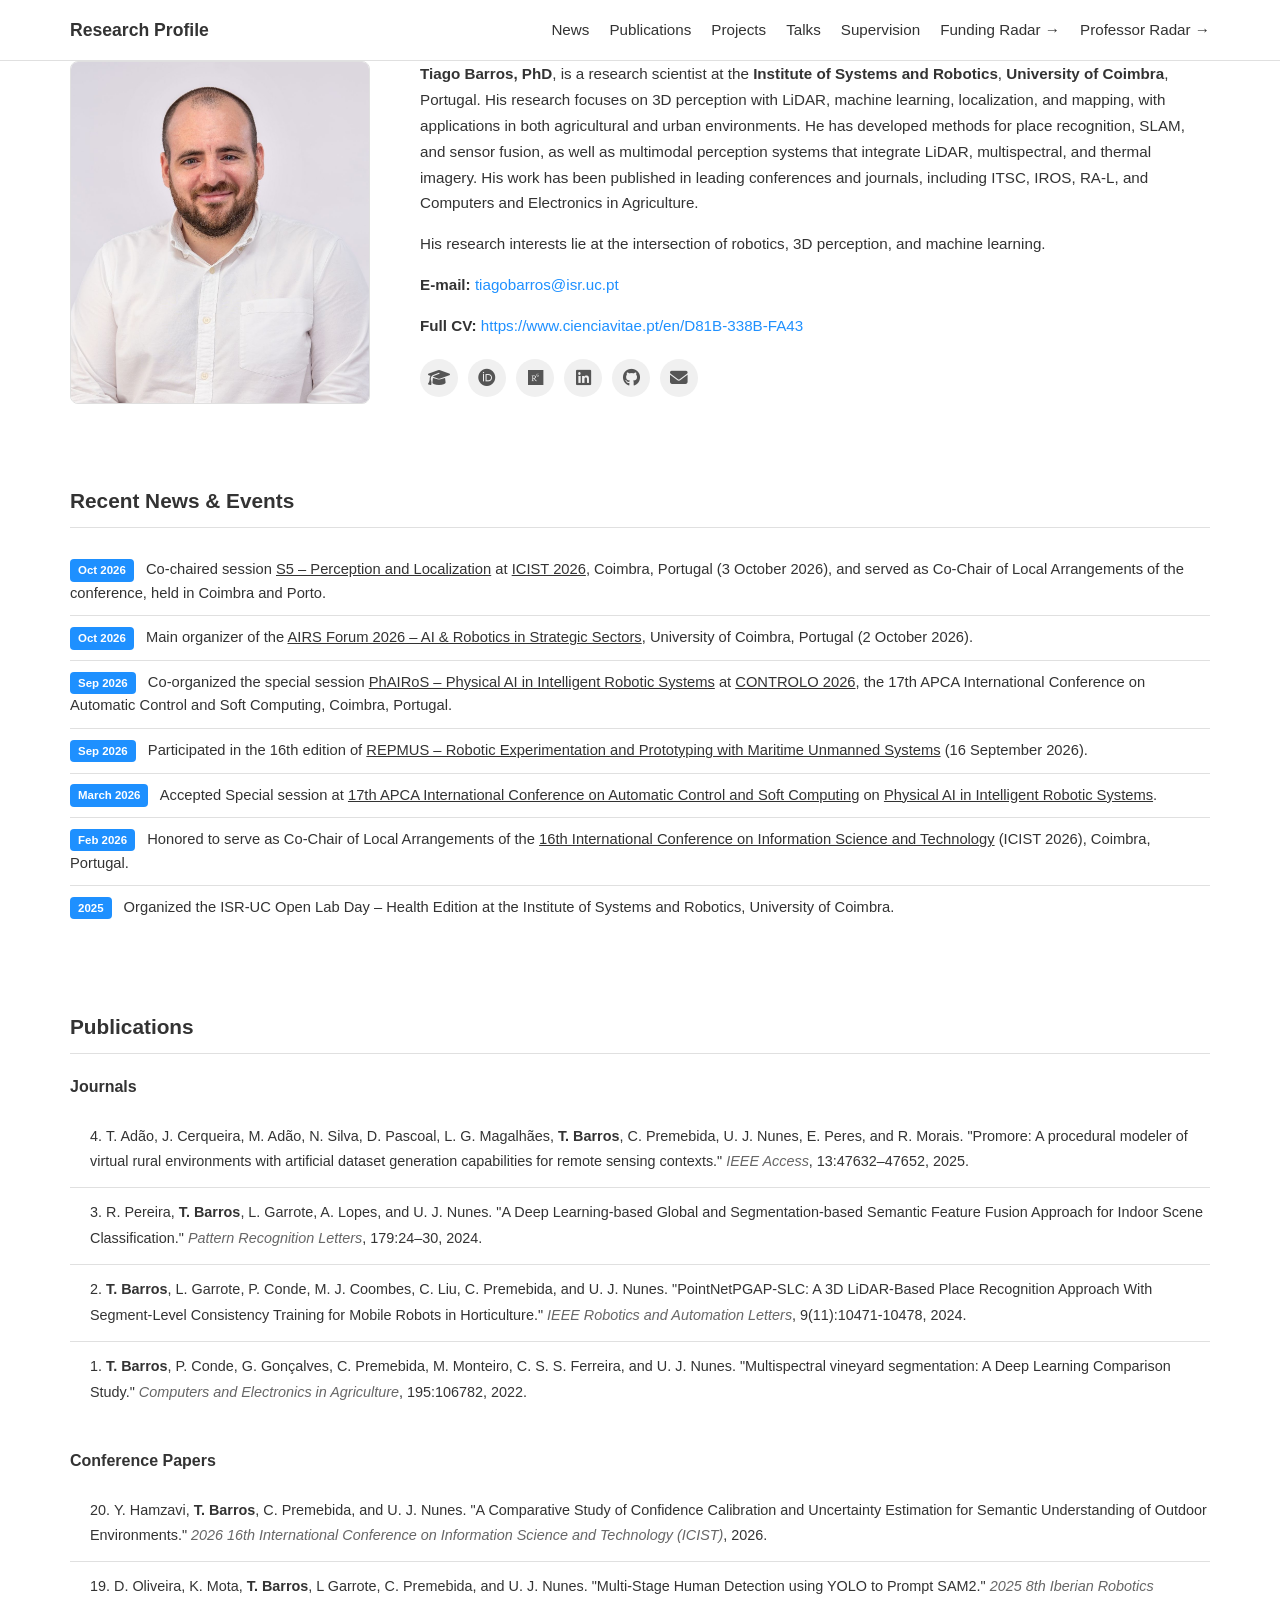
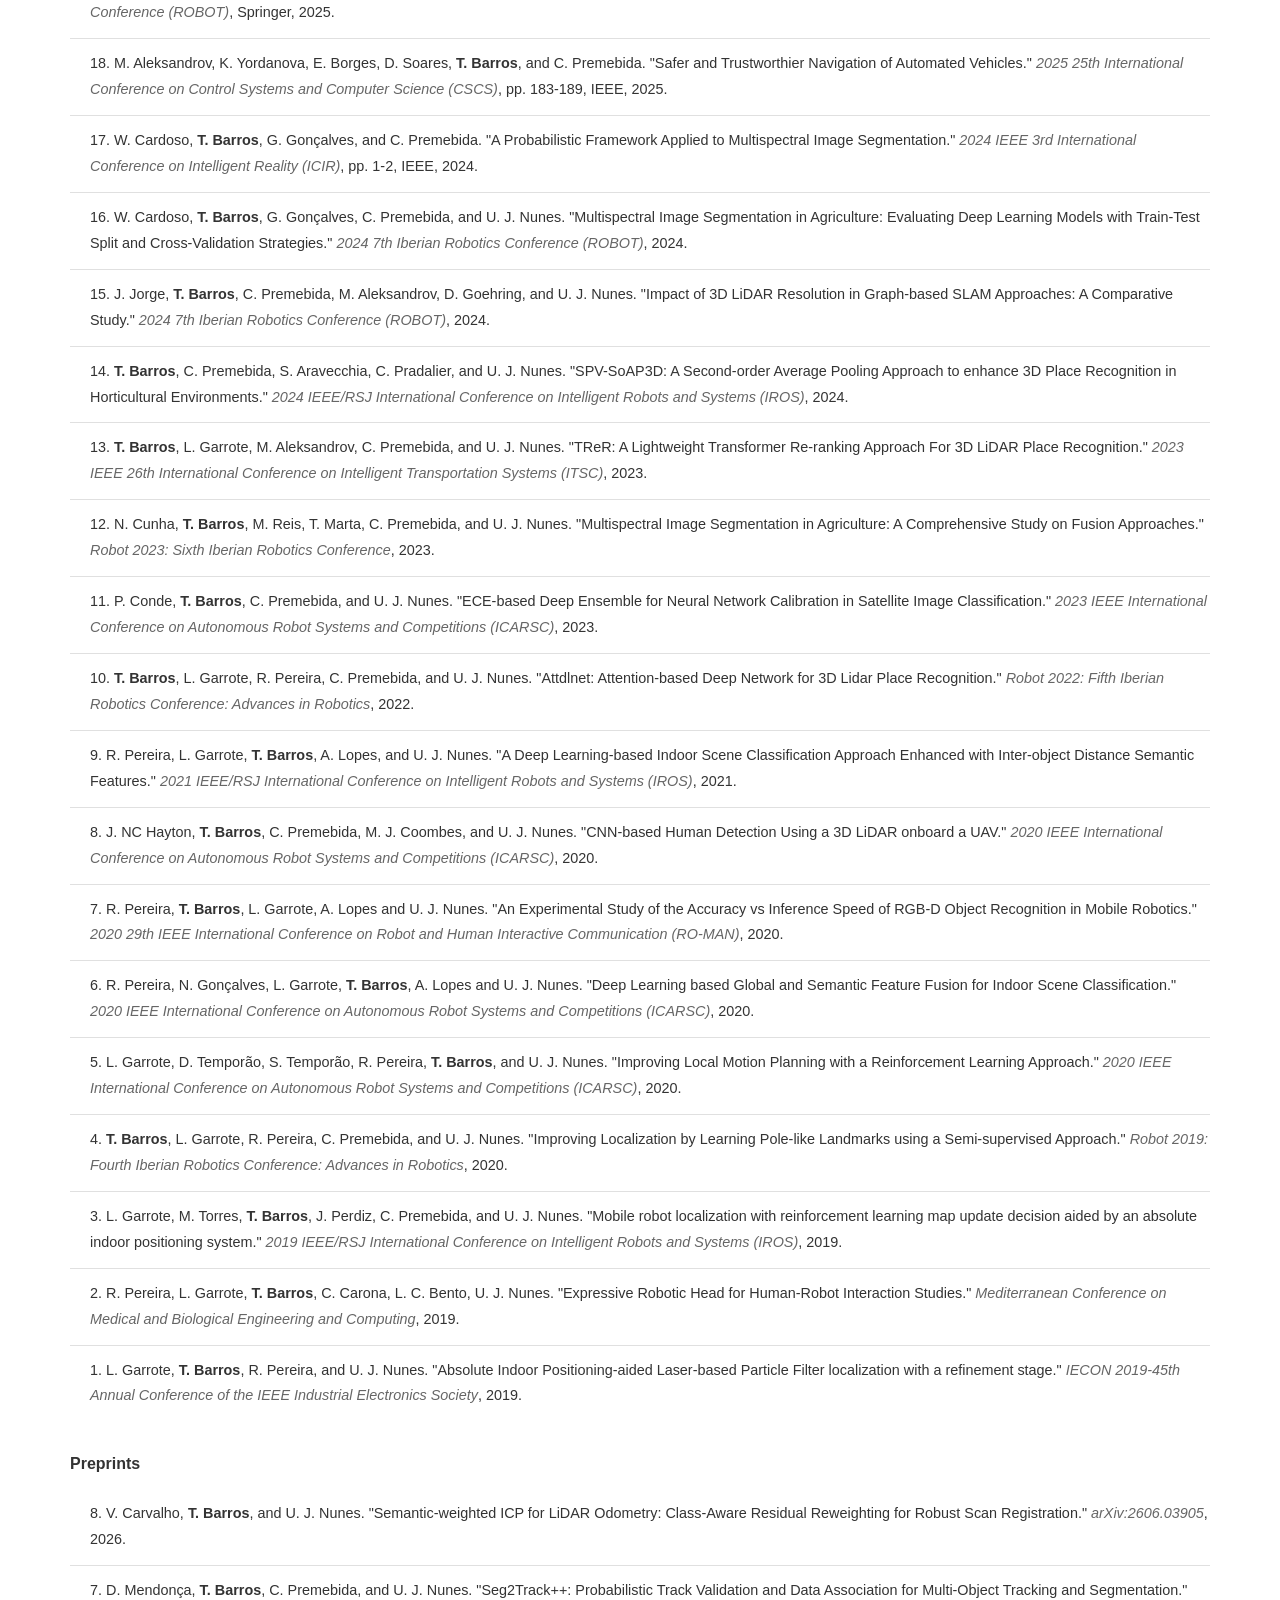
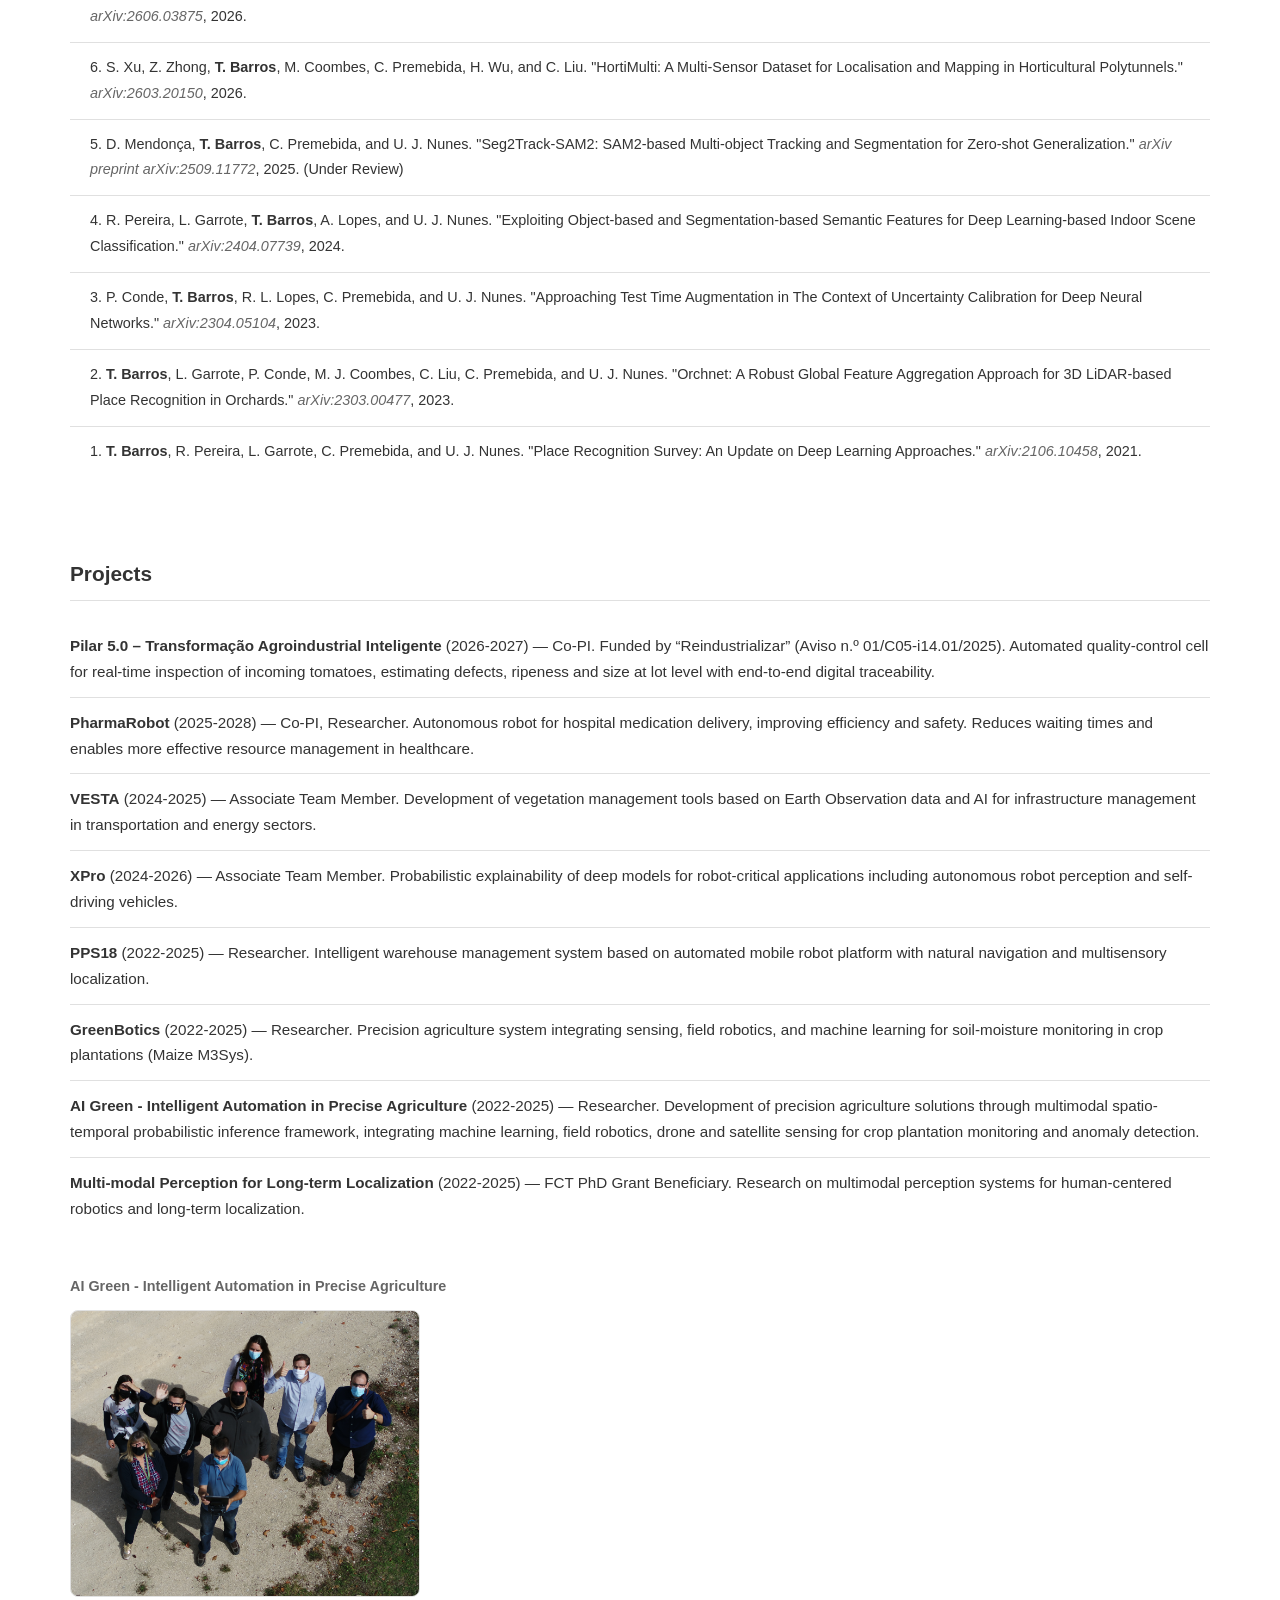
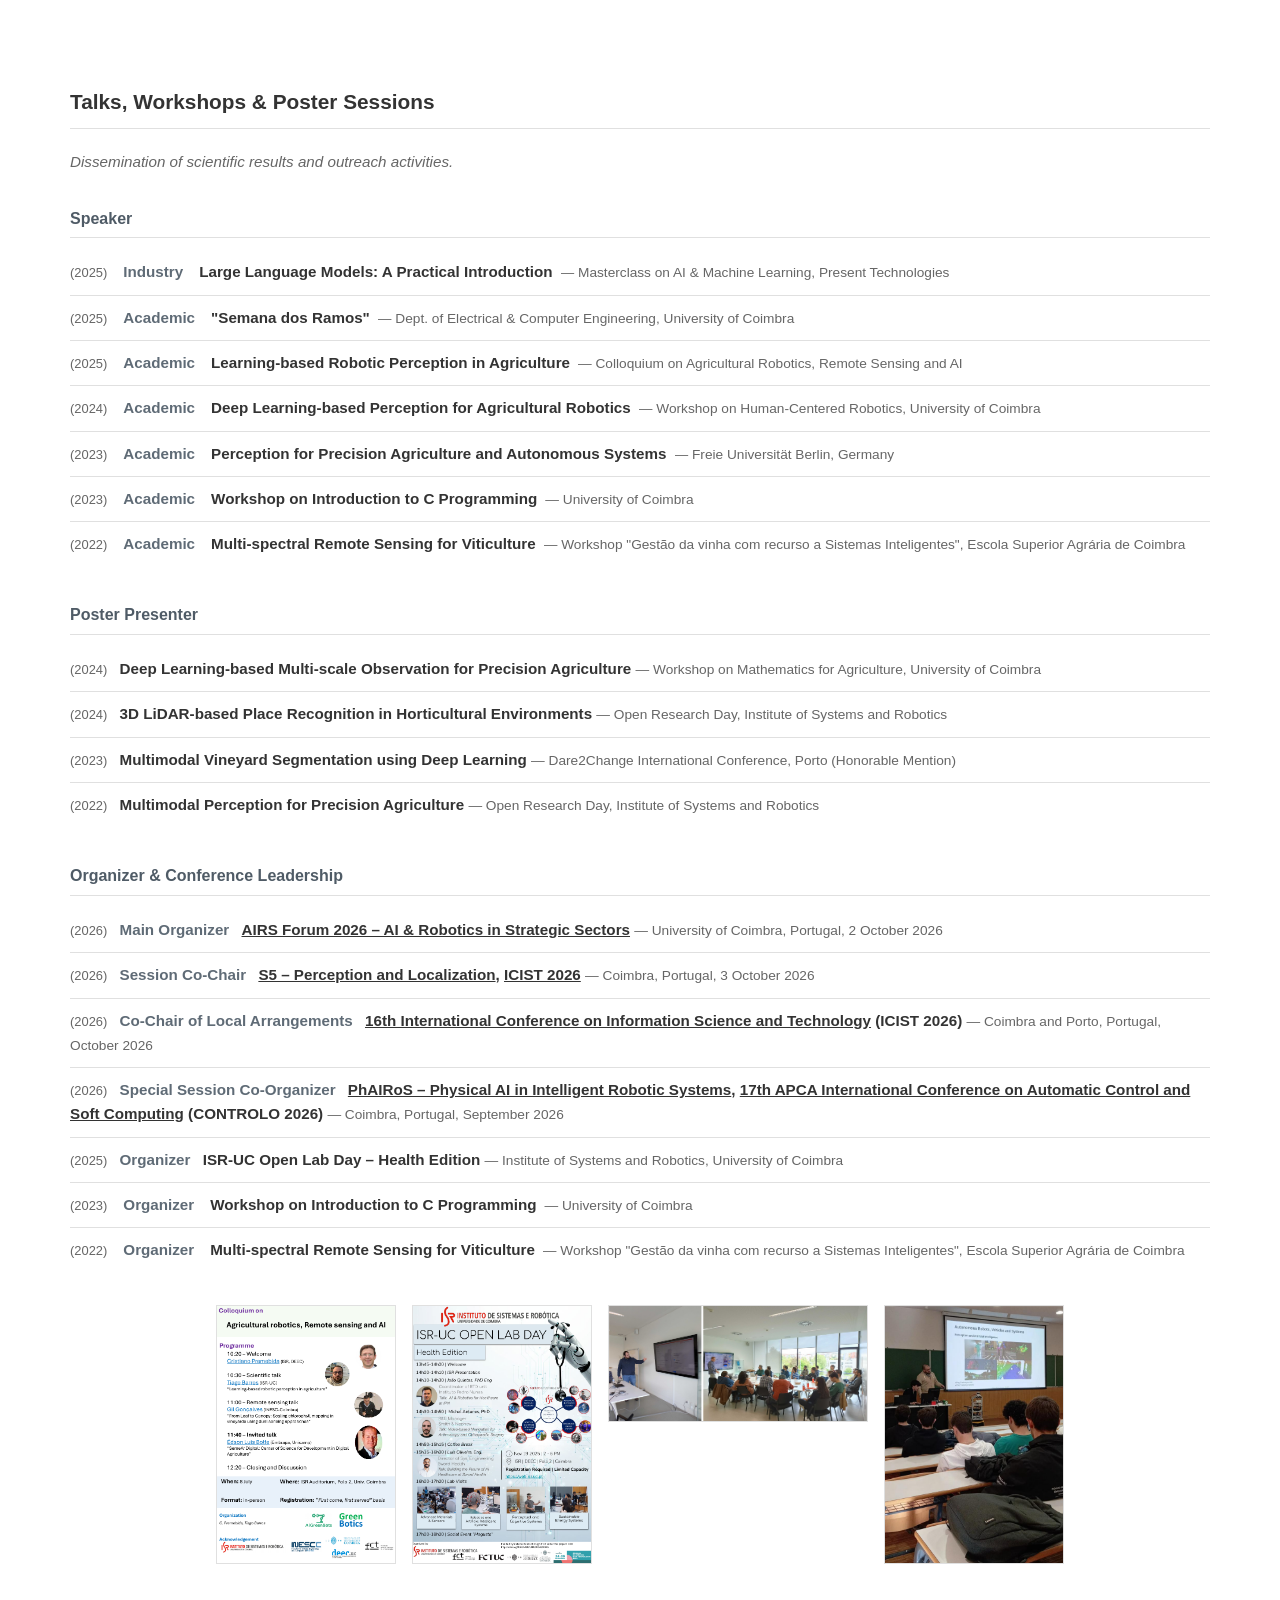
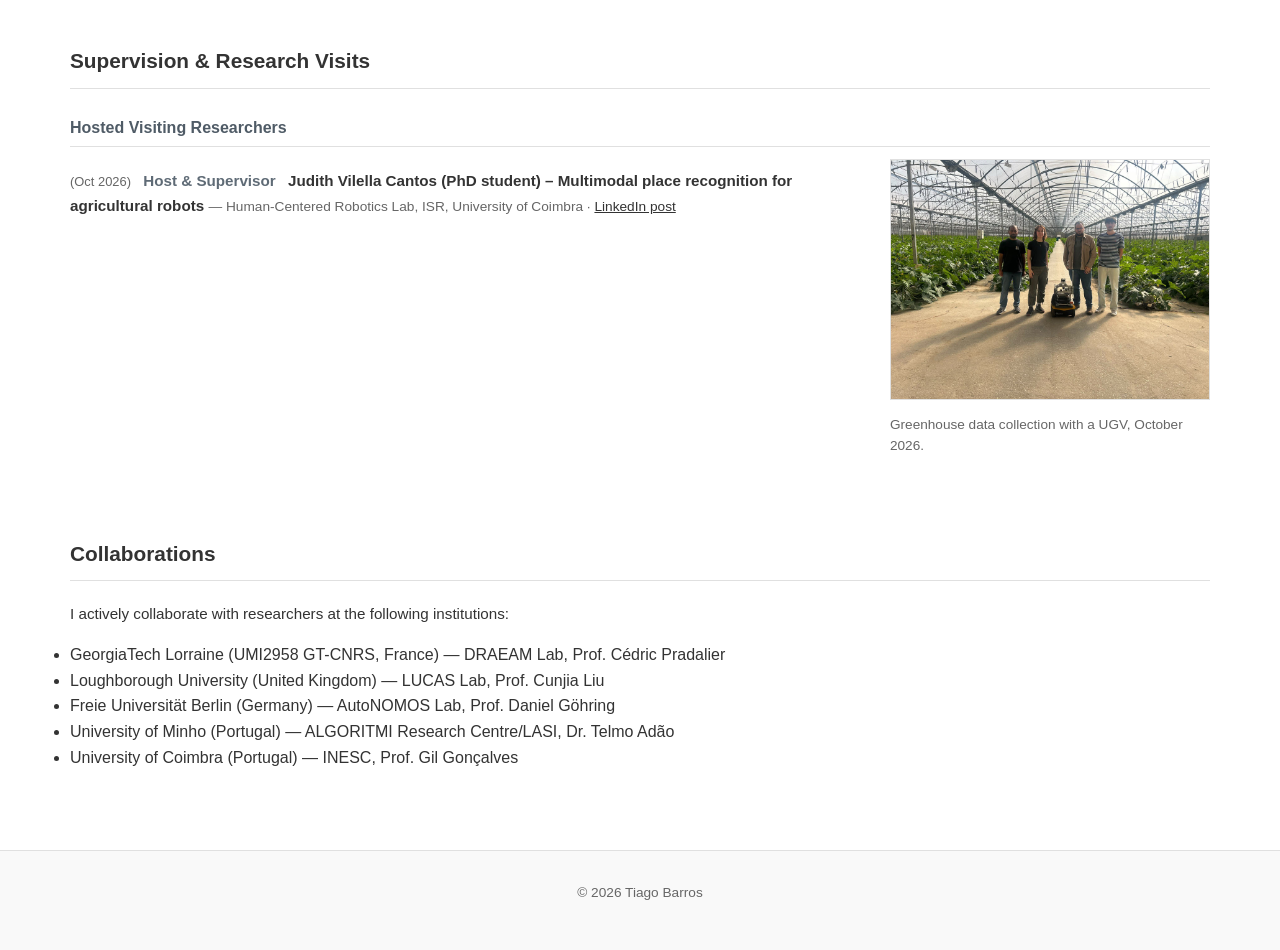
==== index.html @ c85a0f6e "Shorten Pilar 5.0 project description Co-Authored-By: Claude Opus 5.5 <noreply@anthropic.com>" ====
<!DOCTYPE html>
<html lang="en">
<head>
    <meta charset="UTF-8">
    <meta name="viewport" content="width=device-width, initial-scale=1.0">
    <title>Tiago Barros Research Profile</title>
    <meta name="description" content="Research scientist at ISR-UC. Expertise in 3D LiDAR perception, machine learning, robotics SLAM, and precision agriculture.">
    <link rel="stylesheet" href="assets/css/main.css?v=20260305-1">
    <link rel="stylesheet" href="https://cdnjs.cloudflare.com/ajax/libs/font-awesome/6.5.0/css/all.min.css">

</head>
<body>
    <div class="wrapper">
        <!-- Navigation -->
        <nav class="navbar">
            <div class="container">
                <div class="nav-brand">Research Profile</div>
                <button class="nav-toggle" aria-label="Open menu" aria-expanded="false">
                    <span></span>
                    <span></span>
                    <span></span>
                </button>
                <ul class="nav-menu">
                    <li><a href="#news">News</a></li>
                    <li><a href="#publications">Publications</a></li>
                    <li><a href="#projects">Projects</a></li>
                    <li><a href="#teaching">Talks</a></li>
                    <li><a href="#supervision">Supervision</a></li>
                    <li><a href="funding-radar/index.html" target="_blank">Funding Radar →</a></li>
                    <li><a href="professor-radar/index.html" target="_blank">Professor Radar →</a></li>

                </ul>
            </div>
        </nav>

        <main class="container">
            <!-- Welcome Section with Photo -->
            <section class="welcome">
                <div class="welcome-content">
                    <div class="photo-container">
                        <img src="assets/images/tiago.png" alt="Research Profile" class="profile-photo">
                    </div>
                    <div class="welcome-text">
                        <p>
                            <strong>Tiago Barros, PhD</strong>, is a research scientist at the <strong>Institute of Systems and Robotics</strong>, <strong>University of Coimbra</strong>, Portugal. His research focuses on 3D perception with LiDAR, machine learning, localization, and mapping, with applications in both agricultural and urban environments. He has developed methods for place recognition, SLAM, and sensor fusion, as well as multimodal perception systems that integrate LiDAR, multispectral, and thermal imagery. His work has been published in leading conferences and journals, including ITSC, IROS, RA-L, and Computers and Electronics in Agriculture.
                        </p>

                        <p>
                            His research interests lie at the intersection of robotics, 3D perception, and machine learning.
                        </p>

                        <!-- Contact Links -->
                        <div class="contact-links">
                            <p>
                                <strong>E-mail:</strong> <a href="mailto:tiagobarros@isr.uc.pt">tiagobarros@isr.uc.pt</a>
                            </p>
                            <p>
                                <strong>Full CV:</strong> <a href="https://www.cienciavitae.pt/en/D81B-338B-FA43" target="_blank">https://www.cienciavitae.pt/en/D81B-338B-FA43</a>
                            </p>
                        </div>

                        <!-- Social Icons -->
                        <div class="social-icons">
                            <a href="https://scholar.google.com/citations?user=mabN76EAAAAJ&hl=pt-PT&authuser=1" target="_blank" title="Google Scholar"><i class="fa-solid fa-graduation-cap"></i></a>
                            <a href="https://orcid.org/0000-0001-7574-3819" target="_blank" title="ORCID"><i class="fa-brands fa-orcid"></i></a>
                            <a href="https://www.researchgate.net/profile/Tiago-Barros-15?ev=hdr_xprf" target="_blank" title="ResearchGate"><i class="fa-brands fa-researchgate"></i></a>
                            <a href="https://www.linkedin.com/in/tiago-barros-7590a735/" target="_blank" title="LinkedIn"><i class="fa-brands fa-linkedin"></i></a>
                            <a href="https://github.com/Cybonic" target="_blank" title="GitHub"><i class="fa-brands fa-github"></i></a>
                            <a href="mailto:tiagobarros@isr.uc.pt" title="Email"><i class="fa-solid fa-envelope"></i></a>
                        </div>
                    </div>
                </div>
            </section>

            <!-- News Section -->
            <section id="news" class="news">
                <h2>Recent News & Events</h2>
                <ul class="news-list">
                    <li class="news-item">
                        <span class="news-date">Oct 2026</span> Co-chaired session <a href="https://conference.cs.cityu.edu.hk/icist/program/ICIST%202026%20Program%20v3.pdf" target="_blank">S5 – Perception and Localization</a> at <a href="https://conference.cs.cityu.edu.hk/icist/" target="_blank">ICIST 2026</a>, Coimbra, Portugal (3 October 2026), and served as Co-Chair of Local Arrangements of the conference, held in Coimbra and Porto.
                    </li>
                    <li class="news-item">
                        <span class="news-date">Oct 2026</span> Main organizer of the <a href="https://airsforum.isr.uc.pt/" target="_blank">AIRS Forum 2026 – AI &amp; Robotics in Strategic Sectors</a>, University of Coimbra, Portugal (2 October 2026).
                    </li>
                    <li class="news-item">
                        <span class="news-date">Sep 2026</span> Co-organized the special session <a href="https://controlo2026.apca.pt/wp-content/uploads/2026/04/SS08.pdf" target="_blank">PhAIRoS – Physical AI in Intelligent Robotic Systems</a> at <a href="https://controlo2026.apca.pt" target="_blank">CONTROLO 2026</a>, the 17th APCA International Conference on Automatic Control and Soft Computing, Coimbra, Portugal.
                    </li>
                    <li class="news-item">
                        <span class="news-date">Sep 2026</span> Participated in the 16th edition of <a href="https://www.nato.int/en/news-and-events/articles/news/2026/10/08/repmus-2026-in-portugal-brings-together-nato-allies-to-test-uncrewed-maritime-systems" target="_blank">REPMUS – Robotic Experimentation and Prototyping with Maritime Unmanned Systems</a> (16 September 2026).
                    </li>
                    <li class="news-item">
                        <span class="news-date">March 2026</span> Accepted Special session at <a href="https://controlo2026.apca.pt" target="_blank">17th APCA International Conference on Automatic Control and Soft Computing</a> on   <a href="https://controlo2026.apca.pt/wp-content/uploads/2026/04/SS08.pdf" target="_blank">Physical AI in Intelligent Robotic Systems</a>.
                    </li>
                    <li class="news-item">
                        <span class="news-date">Feb 2026</span> Honored to serve as Co-Chair of Local Arrangements of the <a href="https://conference.cs.cityu.edu.hk/icist/" target="_blank">16th International Conference on Information Science and Technology</a> (ICIST 2026), Coimbra, Portugal.
                    </li>
                    <li class="news-item">
                        <span class="news-date">2025</span> Organized the ISR-UC Open Lab Day – Health Edition at the Institute of Systems and Robotics, University of Coimbra.
                    </li>
                </ul>
            </section>

            <!-- Publications Section -->
            <section id="publications" class="publications">
                <h2>Publications</h2>
                
                <h3>Journals</h3>
                <ol class="pub-list" reversed>
                    <li>
                        T. Adão, J. Cerqueira, M. Adão, N. Silva, D. Pascoal, L. G. Magalhães, <strong>T. Barros</strong>, C. Premebida, U. J. Nunes, E. Peres, and R. Morais. 
                        "Promore: A procedural modeler of virtual rural environments with artificial dataset generation capabilities for remote sensing contexts." 
                        <em>IEEE Access</em>, 13:47632–47652, 2025.
                    </li>
                    <li>
                        R. Pereira, <strong>T. Barros</strong>, L. Garrote, A. Lopes, and U. J. Nunes. 
                        "A Deep Learning-based Global and Segmentation-based Semantic Feature Fusion Approach for Indoor Scene Classification." 
                        <em>Pattern Recognition Letters</em>, 179:24–30, 2024.
                    </li>
                    <li>
                        <strong>T. Barros</strong>, L. Garrote, P. Conde, M. J. Coombes, C. Liu, C. Premebida, and U. J. Nunes. 
                        "PointNetPGAP-SLC: A 3D LiDAR-Based Place Recognition Approach With Segment-Level Consistency Training for Mobile Robots in Horticulture." 
                        <em>IEEE Robotics and Automation Letters</em>, 9(11):10471-10478, 2024.
                    </li>
                    <li>
                        <strong>T. Barros</strong>, P. Conde, G. Gonçalves, C. Premebida, M. Monteiro, C. S. S. Ferreira, and U. J. Nunes. 
                        "Multispectral vineyard segmentation: A Deep Learning Comparison Study." 
                        <em>Computers and Electronics in Agriculture</em>, 195:106782, 2022.
                    </li>
                </ol>

                <h3>Conference Papers</h3>
                <ol class="pub-list" reversed>
                    <li>
                        Y. Hamzavi, <strong>T. Barros</strong>, C. Premebida, and U. J. Nunes. 
                        "A Comparative Study of Confidence Calibration and Uncertainty Estimation for Semantic Understanding of Outdoor Environments." 
                        <em>2026 16th International Conference on Information Science and Technology (ICIST)</em>, 2026.
                    </li>
                    <li>
                        D. Oliveira, K. Mota, <strong>T. Barros</strong>, L Garrote, C. Premebida, and U. J. Nunes. 
                        "Multi-Stage Human Detection using YOLO to Prompt SAM2." 
                        <em>2025 8th Iberian Robotics Conference (ROBOT)</em>, Springer, 2025.
                    </li>
                    <li>
                        M. Aleksandrov, K. Yordanova, E. Borges, D. Soares, <strong>T. Barros</strong>, and C. Premebida. 
                        "Safer and Trustworthier Navigation of Automated Vehicles." 
                        <em>2025 25th International Conference on Control Systems and Computer Science (CSCS)</em>, pp. 183-189, IEEE, 2025.
                    </li>
                    <li>
                        W. Cardoso, <strong>T. Barros</strong>, G. Gonçalves, and C. Premebida. 
                        "A Probabilistic Framework Applied to Multispectral Image Segmentation." 
                        <em>2024 IEEE 3rd International Conference on Intelligent Reality (ICIR)</em>, pp. 1-2, IEEE, 2024.
                    </li>
                    <li>
                        W. Cardoso, <strong>T. Barros</strong>, G. Gonçalves, C. Premebida, and U. J. Nunes. 
                        "Multispectral Image Segmentation in Agriculture: Evaluating Deep Learning Models with Train-Test Split and Cross-Validation Strategies." 
                        <em>2024 7th Iberian Robotics Conference (ROBOT)</em>, 2024.
                    </li>
                    <li>
                        J. Jorge, <strong>T. Barros</strong>, C. Premebida, M. Aleksandrov, D. Goehring, and U. J. Nunes. 
                        "Impact of 3D LiDAR Resolution in Graph-based SLAM Approaches: A Comparative Study." 
                        <em>2024 7th Iberian Robotics Conference (ROBOT)</em>, 2024.
                    </li>
                    <li>
                        <strong>T. Barros</strong>, C. Premebida, S. Aravecchia, C. Pradalier, and U. J. Nunes. 
                        "SPV-SoAP3D: A Second-order Average Pooling Approach to enhance 3D Place Recognition in Horticultural Environments." 
                        <em>2024 IEEE/RSJ International Conference on Intelligent Robots and Systems (IROS)</em>, 2024.
                    </li>
                    <li>
                        <strong>T. Barros</strong>, L. Garrote, M. Aleksandrov, C. Premebida, and U. J. Nunes. 
                        "TReR: A Lightweight Transformer Re-ranking Approach For 3D LiDAR Place Recognition." 
                        <em>2023 IEEE 26th International Conference on Intelligent Transportation Systems (ITSC)</em>, 2023.
                    </li>
                    <li>
                        N. Cunha, <strong>T. Barros</strong>, M. Reis, T. Marta, C. Premebida, and U. J. Nunes. 
                        "Multispectral Image Segmentation in Agriculture: A Comprehensive Study on Fusion Approaches." 
                        <em>Robot 2023: Sixth Iberian Robotics Conference</em>, 2023.
                    </li>
                    <li>
                        P. Conde, <strong>T. Barros</strong>, C. Premebida, and U. J. Nunes. 
                        "ECE-based Deep Ensemble for Neural Network Calibration in Satellite Image Classification." 
                        <em>2023 IEEE International Conference on Autonomous Robot Systems and Competitions (ICARSC)</em>, 2023.
                    </li>
                    <li>
                        <strong>T. Barros</strong>, L. Garrote, R. Pereira, C. Premebida, and U. J. Nunes. 
                        "Attdlnet: Attention-based Deep Network for 3D Lidar Place Recognition." 
                        <em>Robot 2022: Fifth Iberian Robotics Conference: Advances in Robotics</em>, 2022.
                    </li>
                    <li>
                        R. Pereira, L. Garrote, <strong>T. Barros</strong>, A. Lopes, and U. J. Nunes. 
                        "A Deep Learning-based Indoor Scene Classification Approach Enhanced with Inter-object Distance Semantic Features." 
                        <em>2021 IEEE/RSJ International Conference on Intelligent Robots and Systems (IROS)</em>, 2021.
                    </li>
                    <li>
                        J. NC Hayton, <strong>T. Barros</strong>, C. Premebida, M. J. Coombes, and U. J. Nunes. 
                        "CNN-based Human Detection Using a 3D LiDAR onboard a UAV." 
                        <em>2020 IEEE International Conference on Autonomous Robot Systems and Competitions (ICARSC)</em>, 2020.
                    </li>
                    <li>
                        R. Pereira, <strong>T. Barros</strong>, L. Garrote, A. Lopes and U. J. Nunes. 
                        "An Experimental Study of the Accuracy vs Inference Speed of RGB-D Object Recognition in Mobile Robotics." 
                        <em>2020 29th IEEE International Conference on Robot and Human Interactive Communication (RO-MAN)</em>, 2020.
                    </li>
                    <li>
                        R. Pereira, N. Gonçalves, L. Garrote, <strong>T. Barros</strong>, A. Lopes and U. J. Nunes. 
                        "Deep Learning based Global and Semantic Feature Fusion for Indoor Scene Classification." 
                        <em>2020 IEEE International Conference on Autonomous Robot Systems and Competitions (ICARSC)</em>, 2020.
                    </li>
                    <li>
                        L. Garrote, D. Temporão, S. Temporão, R. Pereira, <strong>T. Barros</strong>, and U. J. Nunes. 
                        "Improving Local Motion Planning with a Reinforcement Learning Approach." 
                        <em>2020 IEEE International Conference on Autonomous Robot Systems and Competitions (ICARSC)</em>, 2020.
                    </li>
                    <li>
                        <strong>T. Barros</strong>, L. Garrote, R. Pereira, C. Premebida, and U. J. Nunes. 
                        "Improving Localization by Learning Pole-like Landmarks using a Semi-supervised Approach." 
                        <em>Robot 2019: Fourth Iberian Robotics Conference: Advances in Robotics</em>, 2020.
                    </li>
                    <li>
                        L. Garrote, M. Torres, <strong>T. Barros</strong>, J. Perdiz, C. Premebida, and U. J. Nunes. 
                        "Mobile robot localization with reinforcement learning map update decision aided by an absolute indoor positioning system." 
                        <em>2019 IEEE/RSJ International Conference on Intelligent Robots and Systems (IROS)</em>, 2019.
                    </li>
                    <li>
                        R. Pereira, L. Garrote, <strong>T. Barros</strong>, C. Carona, L. C. Bento, U. J. Nunes. 
                        "Expressive Robotic Head for Human-Robot Interaction Studies." 
                        <em>Mediterranean Conference on Medical and Biological Engineering and Computing</em>, 2019.
                    </li>
                    <li>
                        L. Garrote, <strong>T. Barros</strong>, R. Pereira, and U. J. Nunes. 
                        "Absolute Indoor Positioning-aided Laser-based Particle Filter localization with a refinement stage." 
                        <em>IECON 2019-45th Annual Conference of the IEEE Industrial Electronics Society</em>, 2019.
                    </li>
                </ol>

                <h3>Preprints</h3>
                <ol class="pub-list" reversed>
                    <li>
                        V. Carvalho, <strong>T. Barros</strong>, and U. J. Nunes. 
                        "Semantic-weighted ICP for LiDAR Odometry: Class-Aware Residual Reweighting for Robust Scan Registration." 
                        <em>arXiv:2606.03905</em>, 2026.
                    </li>
                    <li>
                        D. Mendonça, <strong>T. Barros</strong>, C. Premebida, and U. J. Nunes. 
                        "Seg2Track++: Probabilistic Track Validation and Data Association for Multi-Object Tracking and Segmentation." 
                        <em>arXiv:2606.03875</em>, 2026.
                    </li>
                    <li>
                        S. Xu, Z. Zhong, <strong>T. Barros</strong>, M. Coombes, C. Premebida, H. Wu, and C. Liu. 
                        "HortiMulti: A Multi-Sensor Dataset for Localisation and Mapping in Horticultural Polytunnels." 
                        <em>arXiv:2603.20150</em>, 2026.
                    </li>
                    <li>
                        D. Mendonça, <strong>T. Barros</strong>, C. Premebida, and U. J. Nunes. 
                        "Seg2Track-SAM2: SAM2-based Multi-object Tracking and Segmentation for Zero-shot Generalization." 
                        <em>arXiv preprint arXiv:2509.11772</em>, 2025. (Under Review)
                    </li>
                    <li>
                        R. Pereira, L. Garrote, <strong>T. Barros</strong>, A. Lopes, and U. J. Nunes. 
                        "Exploiting Object-based and Segmentation-based Semantic Features for Deep Learning-based Indoor Scene Classification." 
                        <em>arXiv:2404.07739</em>, 2024.
                    </li>
                    <li>
                        P. Conde, <strong>T. Barros</strong>, R. L. Lopes, C. Premebida, and U. J. Nunes. 
                        "Approaching Test Time Augmentation in The Context of Uncertainty Calibration for Deep Neural Networks." 
                        <em>arXiv:2304.05104</em>, 2023.
                    </li>
                    <li>
                        <strong>T. Barros</strong>, L. Garrote, P. Conde, M. J. Coombes, C. Liu, C. Premebida, and U. J. Nunes. 
                        "Orchnet: A Robust Global Feature Aggregation Approach for 3D LiDAR-based Place Recognition in Orchards." 
                        <em>arXiv:2303.00477</em>, 2023.
                    </li>
                    <li>
                        <strong>T. Barros</strong>, R. Pereira, L. Garrote, C. Premebida, and U. J. Nunes. 
                        "Place Recognition Survey: An Update on Deep Learning Approaches." 
                        <em>arXiv:2106.10458</em>, 2021.
                    </li>
                </ol>
            </section>

            <!-- Projects Section -->
            <section id="projects" class="projects">
                <h2>Projects</h2>
                
                <ul class="projects-list">
                    <li>
                        <strong>Pilar 5.0 – Transformação Agroindustrial Inteligente</strong> (2026-2027) — Co-PI. Funded by “Reindustrializar” (Aviso n.º 01/C05-i14.01/2025).
                        Automated quality-control cell for real-time inspection of incoming tomatoes, estimating defects, ripeness and size at lot level with end-to-end digital traceability.
                    </li>
                    <li>
                        <strong>PharmaRobot</strong> (2025-2028) — Co-PI, Researcher. 
                        Autonomous robot for hospital medication delivery, improving efficiency and safety. Reduces waiting times and enables more effective resource management in healthcare.
                    </li>
                    <li>
                        <strong>VESTA</strong> (2024-2025) — Associate Team Member. 
                        Development of vegetation management tools based on Earth Observation data and AI for infrastructure management in transportation and energy sectors.
                    </li>
                    <li>
                        <strong>XPro</strong> (2024-2026) — Associate Team Member. 
                        Probabilistic explainability of deep models for robot-critical applications including autonomous robot perception and self-driving vehicles.
                    </li>
                    <li>
                        <strong>PPS18</strong> (2022-2025) — Researcher. 
                        Intelligent warehouse management system based on automated mobile robot platform with natural navigation and multisensory localization.
                    </li>
                    <li>
                        <strong>GreenBotics</strong> (2022-2025) — Researcher. 
                        Precision agriculture system integrating sensing, field robotics, and machine learning for soil-moisture monitoring in crop plantations (Maize M3Sys).
                    </li>
                    <li>
                        <strong>AI Green - Intelligent Automation in Precise Agriculture</strong> (2022-2025) — Researcher. 
                        Development of precision agriculture solutions through multimodal spatio-temporal probabilistic inference framework, integrating machine learning, field robotics, drone and satellite sensing for crop plantation monitoring and anomaly detection.
                    </li>
                    <li>
                        <strong>Multi-modal Perception for Long-term Localization</strong> (2022-2025) — FCT PhD Grant Beneficiary. 
                        Research on multimodal perception systems for human-centered robotics and long-term localization.
                    </li>
                </ul>

                <!-- Team Photo - AI Green Project -->
                <div class="team-photo" style="margin-top: 40px;">
                    <p style="font-size: 0.9em; color: var(--text-light); margin-bottom: 12px;">
                        <strong>AI Green - Intelligent Automation in Precise Agriculture</strong>
                    </p>
                    <img src="assets/images/team.png" alt="AI Green Team" style="max-width: 350px; height: auto; border-radius: 8px; border: 1px solid var(--border);">
                </div>
            </section>

            <!-- Teaching Section -->
            <section id="teaching" class="teaching">
                <h2>Talks, Workshops & Poster Sessions</h2>
                <p style="font-style: italic; color: var(--text-light); margin-bottom: 25px;">Dissemination of scientific results and outreach activities.</p>

                <!-- Speaker -->
                <div class="talks-role talks-role--speaker">
                    <h3>Speaker</h3>
                    <div class="talks-list">
                        <div class="talk-entry talk-entry--single-line">
                            <span class="talk-year">(2025)</span>
                            <span class="talk-role-label">Industry</span>
                            <span class="talk-title">Large Language Models: A Practical Introduction</span>
                            <span class="talk-location">Masterclass on AI & Machine Learning, Present Technologies</span>
                        </div>
                        <div class="talk-entry talk-entry--single-line">
                            <span class="talk-year">(2025)</span>
                            <span class="talk-role-label">Academic</span>
                            <span class="talk-title">"Semana dos Ramos"</span>
                            <span class="talk-location">Dept. of Electrical & Computer Engineering, University of Coimbra</span>
                        </div>
                        <div class="talk-entry talk-entry--single-line">
                            <span class="talk-year">(2025)</span>
                            <span class="talk-role-label">Academic</span>
                            <span class="talk-title">Learning-based Robotic Perception in Agriculture</span>
                            <span class="talk-location">Colloquium on Agricultural Robotics, Remote Sensing and AI</span>
                        </div>
                        <div class="talk-entry talk-entry--single-line">
                            <span class="talk-year">(2024)</span>
                            <span class="talk-role-label">Academic</span>
                            <span class="talk-title">Deep Learning-based Perception for Agricultural Robotics</span>
                            <span class="talk-location">Workshop on Human-Centered Robotics, University of Coimbra</span>
                        </div>
                        <div class="talk-entry talk-entry--single-line">
                            <span class="talk-year">(2023)</span>
                            <span class="talk-role-label">Academic</span>
                            <span class="talk-title">Perception for Precision Agriculture and Autonomous Systems</span>
                            <span class="talk-location">Freie Universität Berlin, Germany</span>
                        </div>
                        <div class="talk-entry talk-entry--single-line">
                            <span class="talk-year">(2023)</span>
                            <span class="talk-role-label">Academic</span>
                            <span class="talk-title">Workshop on Introduction to C Programming</span>
                            <span class="talk-location">University of Coimbra</span>
                        </div>
                        <div class="talk-entry talk-entry--single-line">
                            <span class="talk-year">(2022)</span>
                            <span class="talk-role-label">Academic</span>
                            <span class="talk-title">Multi-spectral Remote Sensing for Viticulture</span>
                            <span class="talk-location">Workshop "Gestão da vinha com recurso a Sistemas Inteligentes", Escola Superior Agrária de Coimbra</span>
                        </div>
                    </div>
                </div>

                <!-- Poster Presenter -->
                <div class="talks-role talks-role--poster">
                    <h3>Poster Presenter</h3>
                    <div class="talks-list">
                        <div class="talk-entry">
                            <span class="talk-year">(2024)</span>
                            <span class="talk-title">Deep Learning-based Multi-scale Observation for Precision Agriculture</span>
                            <span class="talk-location">Workshop on Mathematics for Agriculture, University of Coimbra</span>
                        </div>
                        <div class="talk-entry">
                            <span class="talk-year">(2024)</span>
                            <span class="talk-title">3D LiDAR-based Place Recognition in Horticultural Environments</span>
                            <span class="talk-location">Open Research Day, Institute of Systems and Robotics</span>
                        </div>
                        <div class="talk-entry">
                            <span class="talk-year">(2023)</span>
                            <span class="talk-title">Multimodal Vineyard Segmentation using Deep Learning</span>
                            <span class="talk-location">Dare2Change International Conference, Porto (Honorable Mention)</span>
                        </div>
                        <div class="talk-entry">
                            <span class="talk-year">(2022)</span>
                            <span class="talk-title">Multimodal Perception for Precision Agriculture</span>
                            <span class="talk-location">Open Research Day, Institute of Systems and Robotics</span>
                        </div>
                    </div>
                </div>

                <!-- Organizer / Organizing Team Member -->
                <div class="talks-role talks-role--organizer">
                    <h3>Organizer & Conference Leadership</h3>
                    <div class="talks-list">
                        <div class="talk-entry">
                            <span class="talk-year">(2026)</span>
                            <span class="talk-role-label">Main Organizer</span>
                            <span class="talk-title"><a href="https://airsforum.isr.uc.pt/" target="_blank">AIRS Forum 2026 – AI &amp; Robotics in Strategic Sectors</a></span>
                            <span class="talk-location">University of Coimbra, Portugal, 2 October 2026</span>
                        </div>
                        <div class="talk-entry">
                            <span class="talk-year">(2026)</span>
                            <span class="talk-role-label">Session Co-Chair</span>
                            <span class="talk-title"><a href="https://conference.cs.cityu.edu.hk/icist/program/ICIST%202026%20Program%20v3.pdf" target="_blank">S5 – Perception and Localization</a>, <a href="https://conference.cs.cityu.edu.hk/icist/" target="_blank">ICIST 2026</a></span>
                            <span class="talk-location">Coimbra, Portugal, 3 October 2026</span>
                        </div>
                        <div class="talk-entry">
                            <span class="talk-year">(2026)</span>
                            <span class="talk-role-label">Co-Chair of Local Arrangements</span>
                            <span class="talk-title"><a href="https://conference.cs.cityu.edu.hk/icist/" target="_blank">16th International Conference on Information Science and Technology</a> (ICIST 2026)</span>
                            <span class="talk-location">Coimbra and Porto, Portugal, October 2026</span>
                        </div>
                        <div class="talk-entry">
                            <span class="talk-year">(2026)</span>
                            <span class="talk-role-label">Special Session Co-Organizer</span>
                            <span class="talk-title"><a href="https://controlo2026.apca.pt/wp-content/uploads/2026/04/SS08.pdf" target="_blank">PhAIRoS – Physical AI in Intelligent Robotic Systems</a>, <a href="https://controlo2026.apca.pt" target="_blank">17th APCA International Conference on Automatic Control and Soft Computing</a> (CONTROLO 2026)</span>
                            <span class="talk-location">Coimbra, Portugal, September 2026</span>
                        </div>
                        <div class="talk-entry">
                            <span class="talk-year">(2025)</span>
                            <span class="talk-role-label">Organizer</span>
                            <span class="talk-title">ISR-UC Open Lab Day – Health Edition</span>
                            <span class="talk-location">Institute of Systems and Robotics, University of Coimbra</span>
                        </div>
                         <div class="talk-entry talk-entry--single-line">
                            <span class="talk-year">(2023)</span>
                            <span class="talk-role-label">Organizer</span>
                            <span class="talk-title">Workshop on Introduction to C Programming</span>
                            <span class="talk-location">University of Coimbra</span>
                        </div>
                        <div class="talk-entry talk-entry--single-line">
                            <span class="talk-year">(2022)</span>
                            <span class="talk-role-label">Organizer</span>
                            <span class="talk-title">Multi-spectral Remote Sensing for Viticulture</span>
                            <span class="talk-location">Workshop "Gestão da vinha com recurso a Sistemas Inteligentes", Escola Superior Agrária de Coimbra</span>
                        </div>
                    </div>
                </div>

                <!-- Colloquium Poster -->
                <div style="margin-top: 2rem; display: flex; gap: 1rem; justify-content: center; flex-wrap: nowrap; align-items: flex-start;">
                    <img src="assets/images/ARRSAI.png" alt="Colloquium on Agricultural Robotics, Remote Sensing and AI" style="max-width: 180px; width: 100%; height: auto; border: 1px solid #e0e0e0;" />
                    <img src="assets/images/openday.png" alt="ISR-UC Open Lab Day - Health Edition" style="max-width: 180px; width: 100%; height: auto; border: 1px solid #e0e0e0;" />
                    <img src="assets/images/masterclass.png" alt="Masterclass session" style="max-width: 260px; width: 100%; height: auto; border: 1px solid #e0e0e0;" />
                    <img src="assets/images/semanadosramos.png" alt="Semana dos Ramos - Autonomous Robots, Vehicles and Systems" style="max-width: 180px; width: 100%; height: auto; border: 1px solid #e0e0e0;" />
                </div>

            </section>

            <!-- Supervision & Research Visits Section -->
            <section id="supervision" class="teaching">
                <h2>Supervision &amp; Research Visits</h2>

                <div class="talks-role talks-role--organizer">
                    <h3>Hosted Visiting Researchers</h3>
                    <div style="display: flex; flex-wrap: wrap; gap: 1.5rem; align-items: flex-start;">
                        <div class="talks-list" style="flex: 1 1 320px;">
                            <div class="talk-entry">
                                <span class="talk-year">(Oct 2026)</span>
                                <span class="talk-role-label">Host &amp; Supervisor</span>
                                <span class="talk-title">Judith Vilella Cantos (PhD student) – Multimodal place recognition for agricultural robots</span>
                                <span class="talk-location">Human-Centered Robotics Lab, ISR, University of Coimbra · <a href="https://lnkd.in/p/eVWAg9Pn" target="_blank">LinkedIn post</a></span>
                            </div>
                        </div>
                        <figure style="flex: 0 1 320px; margin: 0;">
                            <img src="assets/images/judith_greenhouse.jpg" alt="Greenhouse data collection with a UGV at ISR-UC" loading="lazy" style="width: 100%; height: auto; border: 1px solid #e0e0e0;" />
                            <figcaption style="font-size: 0.85em; color: #666666; margin-top: 0.4rem;">Greenhouse data collection with a UGV, October 2026.</figcaption>
                        </figure>
                    </div>
                </div>
            </section>

            <!-- Collaborations Section -->
            <section class="collaborations">
                <h2>Collaborations</h2>
                <p>I actively collaborate with researchers at the following institutions:</p>
                <ul class="collab-list">
                    <li>GeorgiaTech Lorraine (UMI2958 GT-CNRS, France) — DRAEAM Lab, Prof. Cédric Pradalier</li>
                    <li>Loughborough University (United Kingdom) — LUCAS Lab, Prof. Cunjia Liu</li>
                    <li>Freie Universität Berlin (Germany) — AutoNOMOS Lab, Prof. Daniel Göhring</li>
                    <li>University of Minho (Portugal) — ALGORITMI Research Centre/LASI, Dr. Telmo Adão</li>
                    <li>University of Coimbra (Portugal) — INESC, Prof. Gil Gonçalves</li>
                </ul>
            </section>

        </main>

        <!-- Footer -->
        <footer class="footer">
            <div class="container">
                <p>&copy; 2026 Tiago Barros</p>
            </div>
        </footer>
    </div>

    <script src="assets/js/main.js"></script>
</body>
</html>
---- assets/css/main.css ----
/* Minimalist Academic Research Portfolio */

:root {
    --text: #333333;
    --text-light: #666666;
    --border: #e0e0e0;
    --light: #f9f9f9;
}

* {
    margin: 0;
    padding: 0;
    box-sizing: border-box;
}

html {
    scroll-behavior: smooth;
}

body {
    font-family: -apple-system, BlinkMacSystemFont, 'Segoe UI', 'Helvetica Neue', sans-serif;
    color: var(--text);
    line-height: 1.6;
    background: white;
}

.wrapper {
    min-height: 100vh;
    display: flex;
    flex-direction: column;
}

.container {
    max-width: 1200px;
    margin: 0 auto;
    padding: 0 30px;
}

/* Navigation */
.navbar {
    border-bottom: 1px solid var(--border);
    background: white;
    position: sticky;
    top: 0;
    z-index: 100;
}

.navbar .container {
    display: flex;
    justify-content: space-between;
    align-items: center;
    padding: 16px 30px;
}

.nav-brand {
    font-weight: 600;
    font-size: 1.1em;
}

.nav-menu {
    display: flex;
    list-style: none;
    gap: 20px;
    align-items: center;
}

.nav-menu a {
    text-decoration: none;
    color: var(--text);
    font-size: 0.95em;
}

.nav-menu a:hover {
    color: var(--text-light);
}

/* Hamburger */
.nav-toggle {
    display: none;
    flex-direction: column;
    gap: 5px;
    background: none;
    border: none;
    cursor: pointer;
    padding: 4px;
}

.nav-toggle span {
    display: block;
    width: 24px;
    height: 2px;
    background: var(--text);
    border-radius: 2px;
    transition: all 0.25s;
}

.nav-toggle.open span:nth-child(1) { transform: translateY(7px) rotate(45deg); }
.nav-toggle.open span:nth-child(2) { opacity: 0; }
.nav-toggle.open span:nth-child(3) { transform: translateY(-7px) rotate(-45deg); }

/* Main Content */
main {
    flex: 1;
    padding: 60px 0;
}

section {
    margin-bottom: 80px;
}

h1 {
    font-size: 1.8em;
    font-weight: 400;
    margin-bottom: 20px;
    line-height: 1.3;
}

h2 {
    font-size: 1.3em;
    font-weight: 600;
    margin-bottom: 20px;
    border-bottom: 1px solid var(--border);
    padding-bottom: 10px;
}

h3 {
    font-size: 1em;
    font-weight: 600;
    margin-top: 20px;
    margin-bottom: 12px;
}

p {
    margin-bottom: 15px;
    line-height: 1.7;
    font-size: 0.95em;
}

strong {
    font-weight: 600;
}

a {
    color: var(--text);
    text-decoration: underline;
}

a:hover {
    color: var(--text-light);
}

/* Welcome Section */
.welcome-content {
    display: grid;
    grid-template-columns: 300px 1fr;
    gap: 50px;
    align-items: start;
}

.photo-container {
    text-align: center;
}

.profile-photo {
    width: 100%;
    max-width: 300px;
    border-radius: 8px;
    border: 1px solid var(--border);
    display: block;
}

.welcome-text h2 {
    color: #1e90ff;
    font-size: 2em;
    margin-bottom: 25px;
}

.contact-links p {
    font-size: 0.95em;
    margin-bottom: 10px;
}

.contact-links a {
    color: #1e90ff;
    text-decoration: none;
}

.contact-links a:hover {
    text-decoration: underline;
}

.social-icons {
    display: flex;
    gap: 10px;
    margin-top: 20px;
    flex-wrap: wrap;
}

.social-icons a {
    display: inline-flex;
    align-items: center;
    justify-content: center;
    width: 38px;
    height: 38px;
    border-radius: 50%;
    text-decoration: none;
    transition: background-color 0.2s, color 0.2s;
    color: #555;
    background-color: #f0f0f0;
    font-size: 1.1em;
}

.social-icons a:hover {
    background-color: #1e90ff;
    color: white;
}

.welcome-text h1 {
    margin-top: 0;
}

.welcome-text p {
    margin-bottom: 15px;
}

/* News Section */
.news-list {
    list-style: none;
    margin: 0;
    padding: 0;
}

.news-item {
    border-bottom: 1px solid var(--border);
    padding: 10px 0;
    font-size: 0.92em;
    line-height: 1.6;
    color: var(--text);
}

.news-item:last-child {
    border-bottom: none;
}

.news-date {
    display: inline-block;
    background: #1e90ff;
    color: white;
    font-size: 0.78em;
    font-weight: 600;
    padding: 2px 8px;
    border-radius: 4px;
    margin-right: 8px;
    vertical-align: middle;
}

.news-placeholder {
    color: var(--text-light);
    font-style: italic;
}

/* Publications */
.pub-list {
    list-style: decimal inside;
    margin-bottom: 30px;
}

.pub-list li {
    padding: 12px 0 12px 20px;
    border-bottom: 1px solid var(--border);
    font-size: 0.9em;
    line-height: 1.8;
    margin-left: 0;
}

.pub-list li:last-child {
    border-bottom: none;
}

.pub-list em {
    font-style: italic;
    color: var(--text-light);
}

/* Projects */
.projects-list {
    list-style: none;
}

.projects-list li {
    padding: 12px 0;
    border-bottom: 1px solid var(--border);
    font-size: 0.95em;
    line-height: 1.7;
}

.projects-list li:last-child {
    border-bottom: none;
}

/* Teaching / Talks Section */
.teaching {
    text-align: left;
}

.talks-role {
    margin-bottom: 30px;
    margin-left: 0;
    padding-left: 0;
}

.talks-role h3 {
    font-size: 1em;
    font-weight: 600;
    margin-bottom: 12px;
    margin-left: 0;
    padding: 6px 0;
    color: #4f5b66;
    border-bottom: 1px solid var(--border);
}

.talks-list {
    display: flex;
    flex-direction: column;
    gap: 0;
    margin-left: 0;
    padding-left: 0;
}

.talk-entry {
    display: block;
    padding: 10px 0;
    margin-left: 0;
    padding-left: 0;
    border-bottom: 1px solid var(--border);
    font-size: 0.95em;
}

.talk-entry--single-line {
    display: flex;
    flex-wrap: wrap;
    align-items: baseline;
    gap: 4px 8px;
}

.talk-entry--single-line .talk-year,
.talk-entry--single-line .talk-role-label,
.talk-entry--single-line .talk-title,
.talk-entry--single-line .talk-location {
    display: inline;
}

.talk-entry--single-line .talk-title,
.talk-entry--single-line .talk-location {
    min-width: 0;
}

.talk-entry:last-child {
    border-bottom: none;
}

.talk-year {
    color: var(--text-light);
    font-size: 0.85em;
    display: inline !important;
    margin-right: 8px;
}

.talk-role-label {
    color: #5f6b76;
    font-weight: 600;
    display: inline !important;
    margin-right: 8px;
}

.talk-title {
    font-weight: 600;
    color: var(--text);
    display: inline !important;
}

.talk-location {
    color: var(--text-light);
    font-size: 0.9em;
    display: inline !important;
}

.talk-location::before {
    content: " — ";
}

/* Funding Link */
.funding-link {
    text-align: center;
    margin: 20px 0;
}

.link-button {
    display: inline-block;
    padding: 8px 12px;
    background: white;
    border: 1px solid var(--text);
    text-decoration: none;
    border-radius: 0;
    transition: all 0.2s;
}

.link-button:hover {
    background: var(--text);
    color: white;
}

/* Footer */
.footer {
    background: var(--light);
    border-top: 1px solid var(--border);
    padding: 30px 0;
    text-align: center;
    margin-top: auto;
    font-size: 0.9em;
    color: var(--text-light);
}

/* =====================
   DESKTOP ONLY
   ===================== */

@media (min-width: 769px) {
    .talk-entry--single-line {
        flex-wrap: nowrap;
        overflow: hidden;
        white-space: nowrap;
        text-overflow: ellipsis;
    }

    .talk-entry--single-line .talk-location {
        flex: 1 1 auto;
        overflow: hidden;
        text-overflow: ellipsis;
    }
}

/* =====================
   RESPONSIVE — MOBILE
   ===================== */

@media (max-width: 768px) {
    .container {
        padding: 0 16px;
    }

    /* Nav: hamburger */
    .navbar .container {
        padding: 14px 16px;
        flex-wrap: wrap;
        gap: 0;
    }

    .nav-toggle {
        display: flex;
    }

    .nav-menu {
        display: none;
        flex-direction: column;
        align-items: flex-start;
        gap: 0;
        width: 100%;
        padding: 10px 0 14px;
        border-top: 1px solid var(--border);
        margin-top: 10px;
    }

    .nav-menu.open {
        display: flex;
    }

    .nav-menu li {
        width: 100%;
    }

    .nav-menu a {
        display: block;
        padding: 10px 4px;
        border-bottom: 1px solid var(--border);
        font-size: 1em;
    }

    .nav-menu li:last-child a {
        border-bottom: none;
    }

    /* Typography */
    h1 { font-size: 1.4em; }
    h2 { font-size: 1.1em; }

    /* Welcome */
    .welcome-content {
        grid-template-columns: 1fr;
        gap: 24px;
    }

    .profile-photo {
        max-width: 140px;
        margin: 0 auto;
    }

    .welcome-text h2 {
        font-size: 1.5em;
    }

    /* Main */
    main {
        padding: 24px 0;
    }

    section {
        margin-bottom: 40px;
    }

    /* Images gallery: stack on mobile */
    div[style*="flex-wrap: nowrap"] {
        flex-wrap: wrap !important;
    }

    /* Publication list */
    .pub-list {
        padding-left: 0;
        list-style-position: outside;
        margin-left: 18px;
    }

    .pub-list li {
        padding: 10px 0;
        overflow-wrap: break-word;
        word-break: break-word;
    }

    /* Social icons */
    .social-icons {
        justify-content: flex-start;
    }

    /* Long URLs / contact links */
    .contact-links a,
    .contact-links p {
        overflow-wrap: break-word;
        word-break: break-all;
    }

    /* Image gallery: stack vertically */
    .teaching div[style*="flex"] {
        flex-wrap: wrap !important;
        justify-content: center !important;
    }

    .teaching div[style*="flex"] img {
        max-width: 90% !important;
        width: auto !important;
    }

    /* Talk entries: full wrap on mobile */
    .talk-entry--single-line {
        white-space: normal !important;
        overflow: visible !important;
        flex-wrap: wrap !important;
    }

    .talk-entry--single-line .talk-location {
        flex: none !important;
        width: 100% !important;
        display: block !important;
        margin-top: 2px;
    }

    .talk-entry--single-line .talk-location::before {
        content: "" !important;
    }
}

@media (max-width: 480px) {
    h1 { font-size: 1.25em; }

    .welcome-text h2 {
        font-size: 1.3em;
    }

    .profile-photo {
        max-width: 120px;
    }

    /* Stack image gallery vertically */
    .talk-images-row {
        flex-direction: column !important;
        align-items: center !important;
    }

    .talk-images-row img {
        max-width: 100% !important;
    }
}
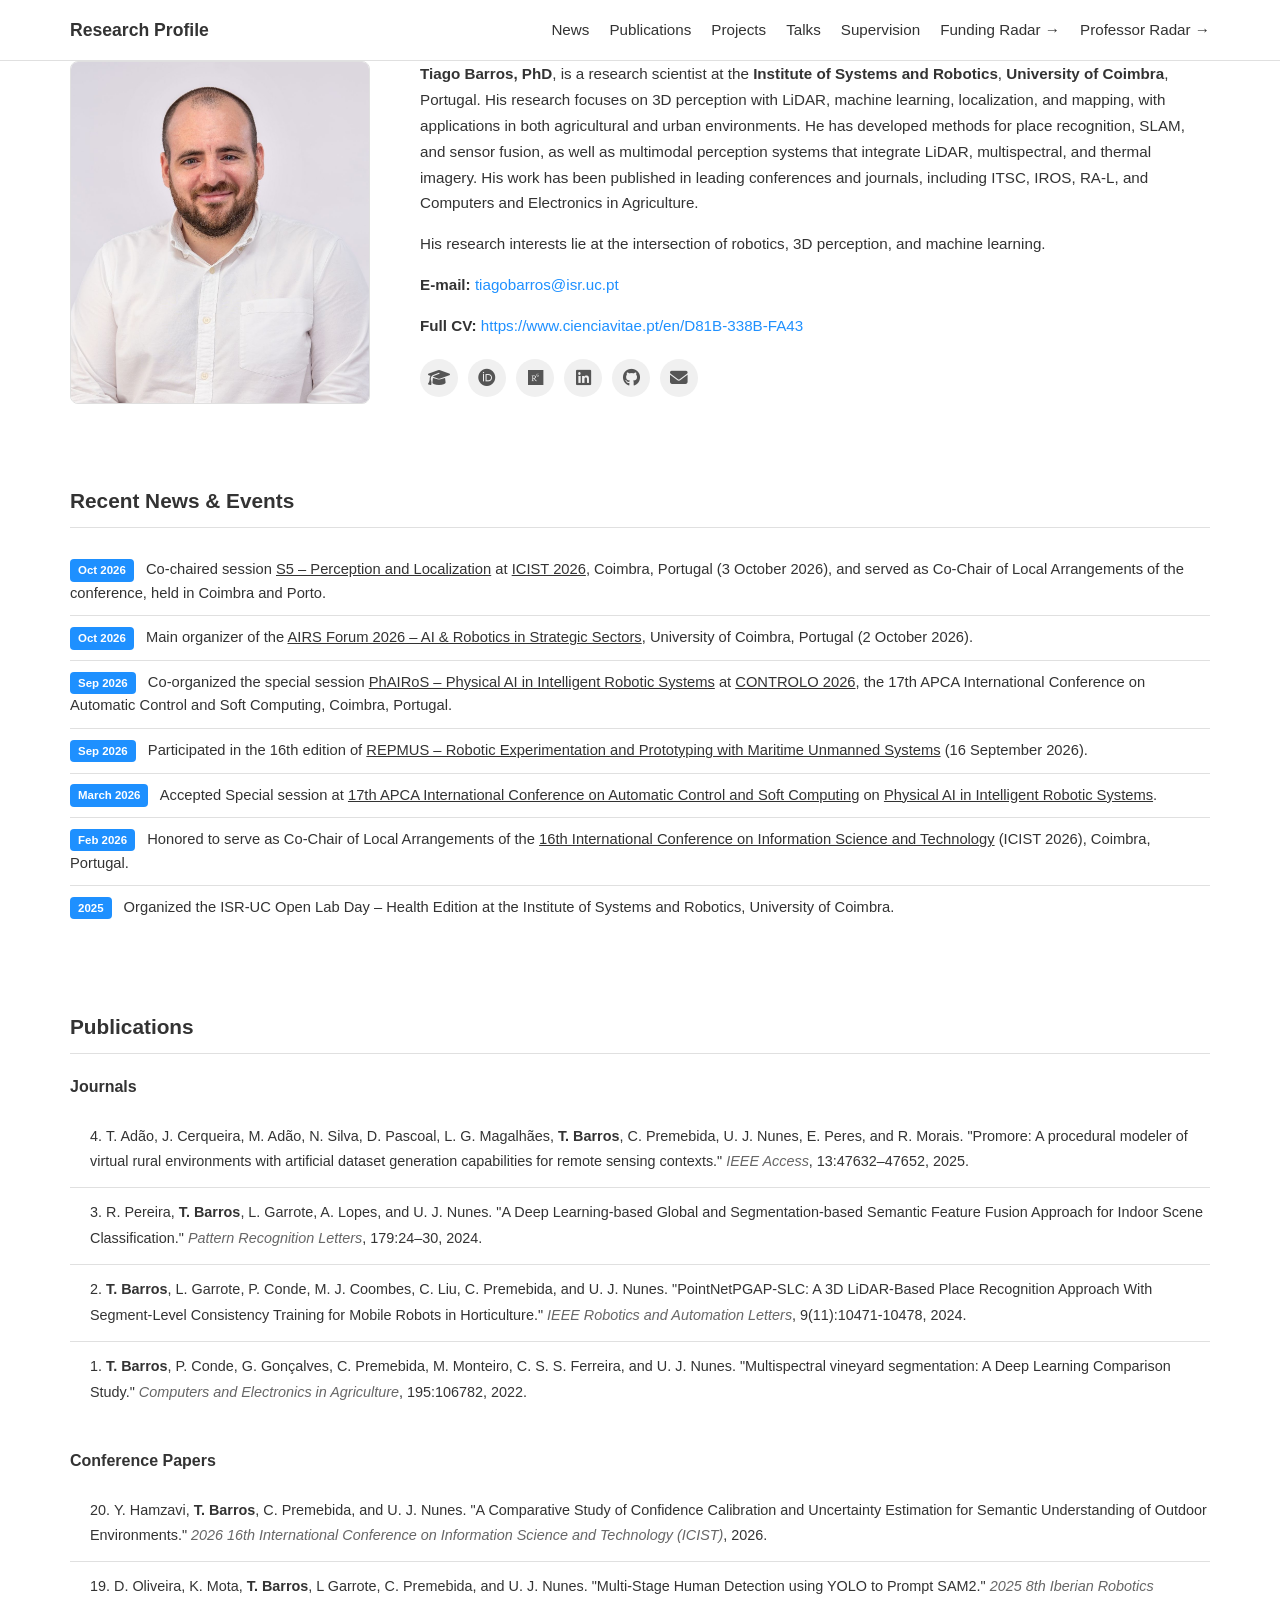
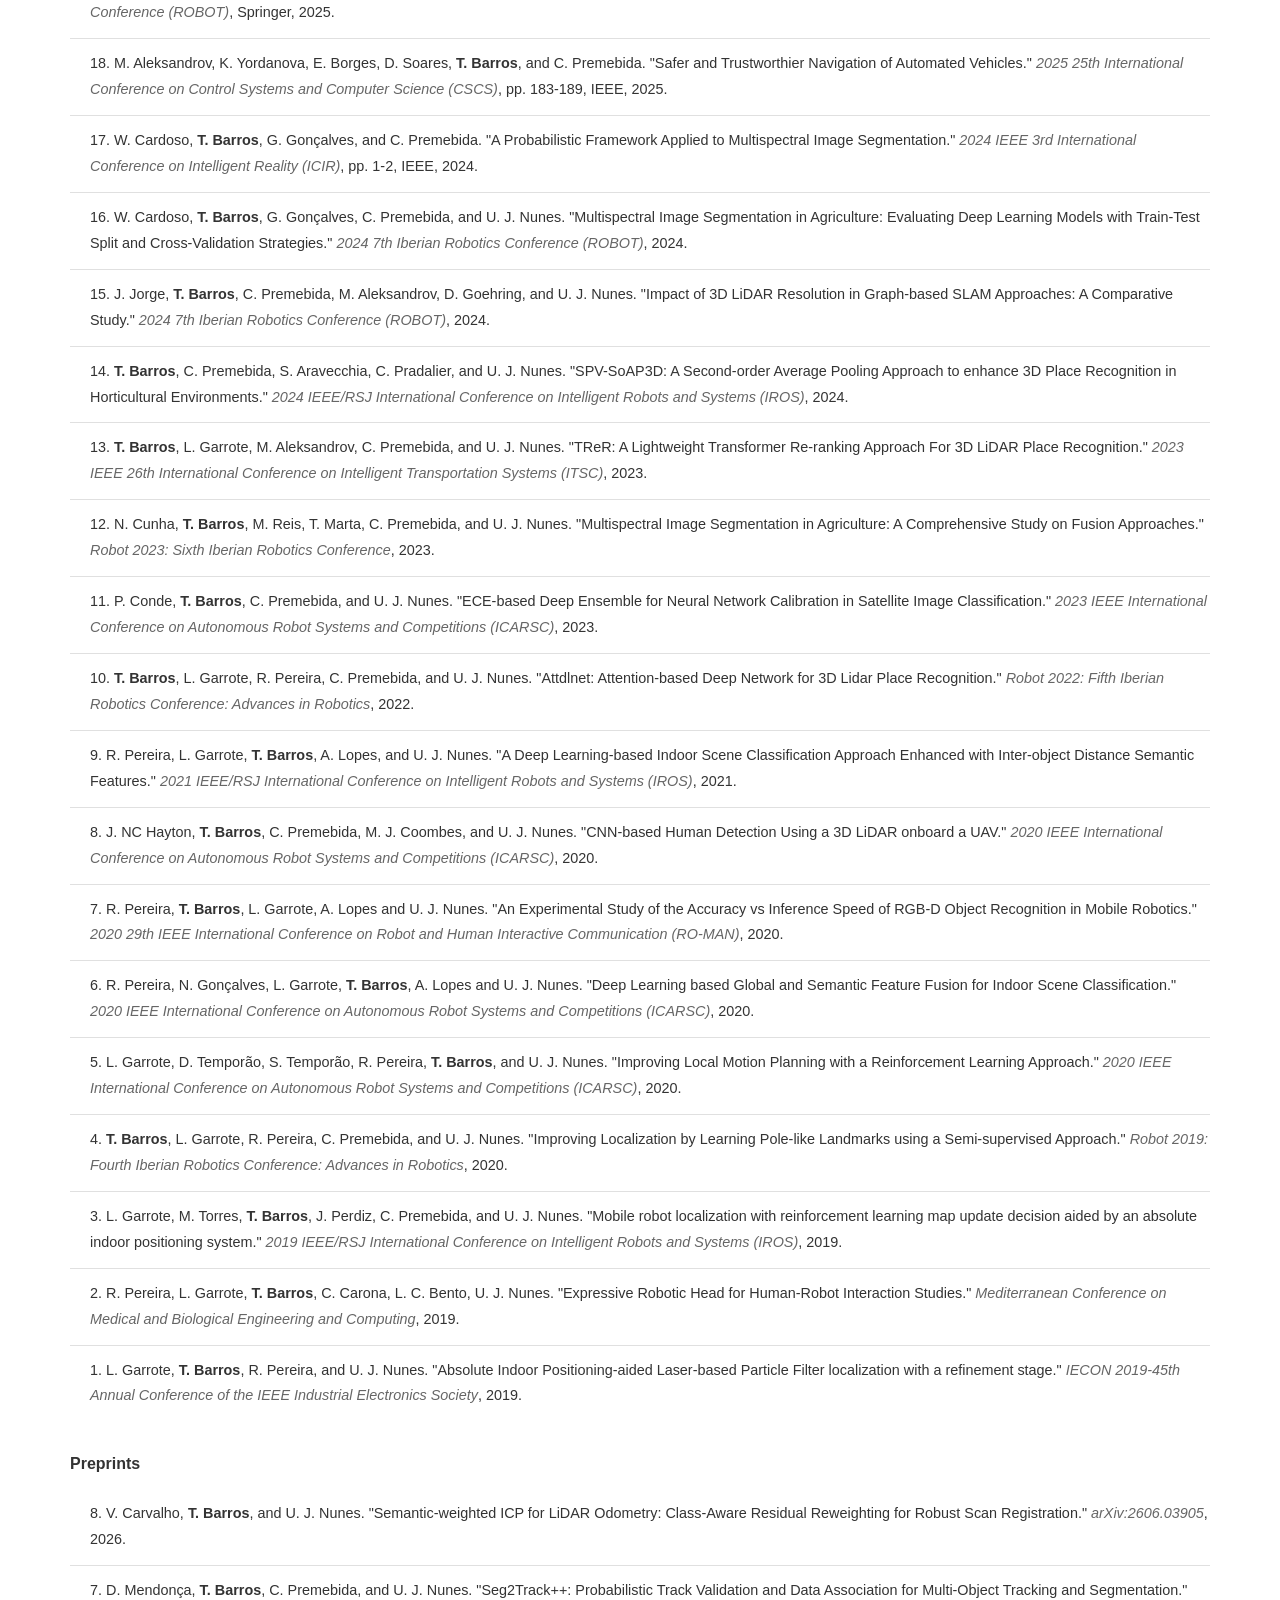
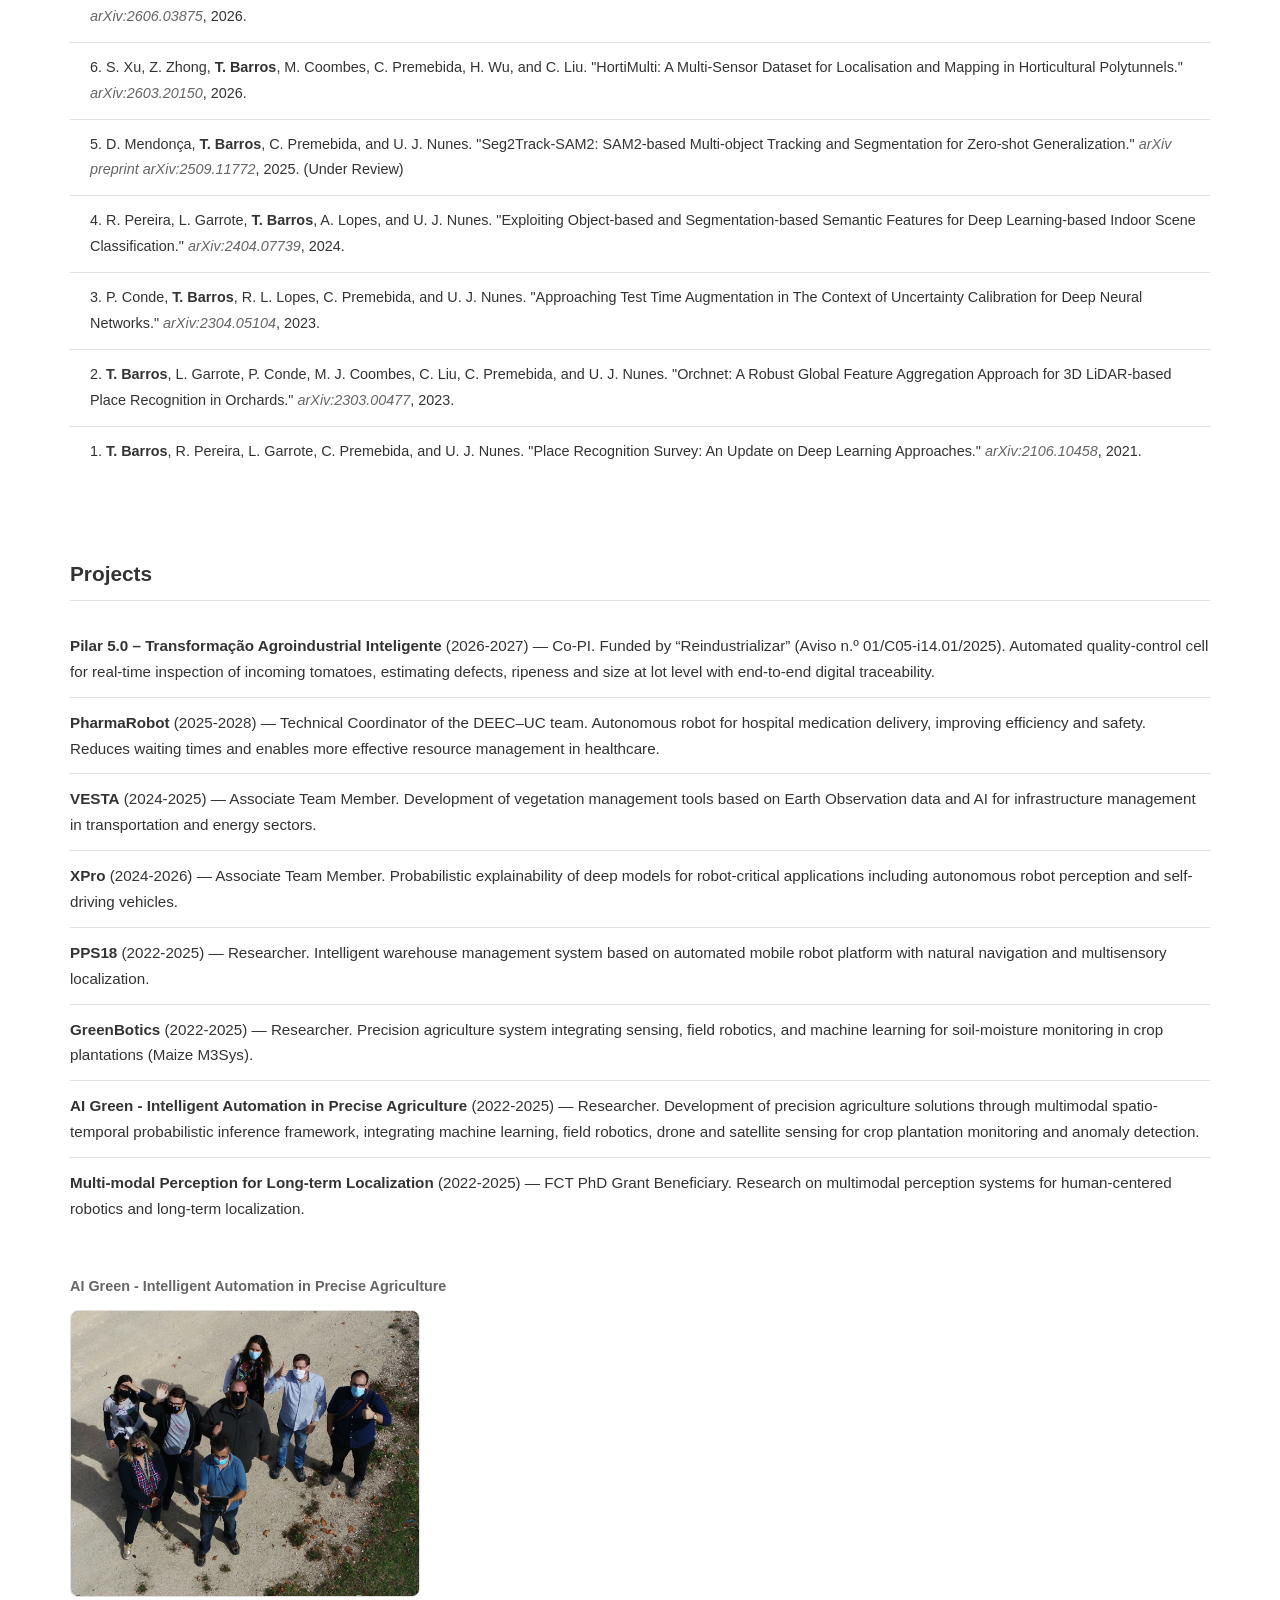
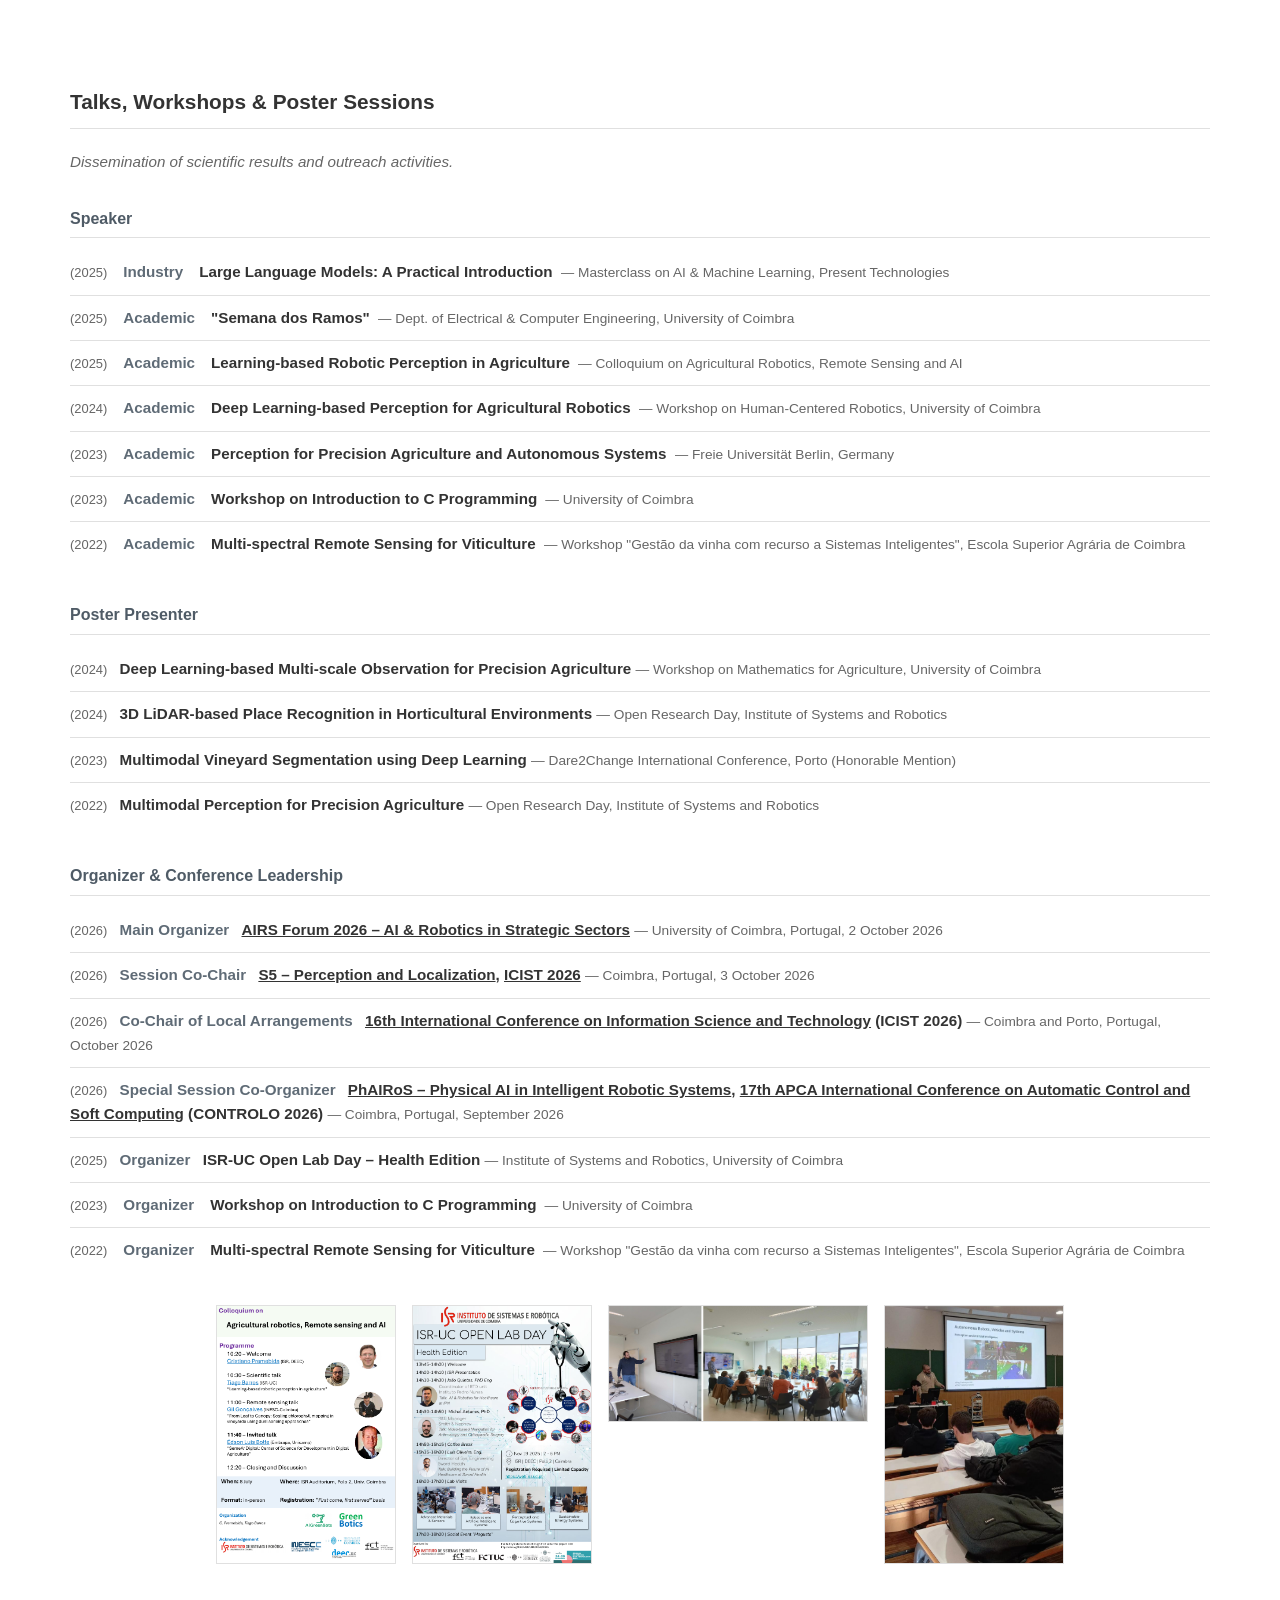
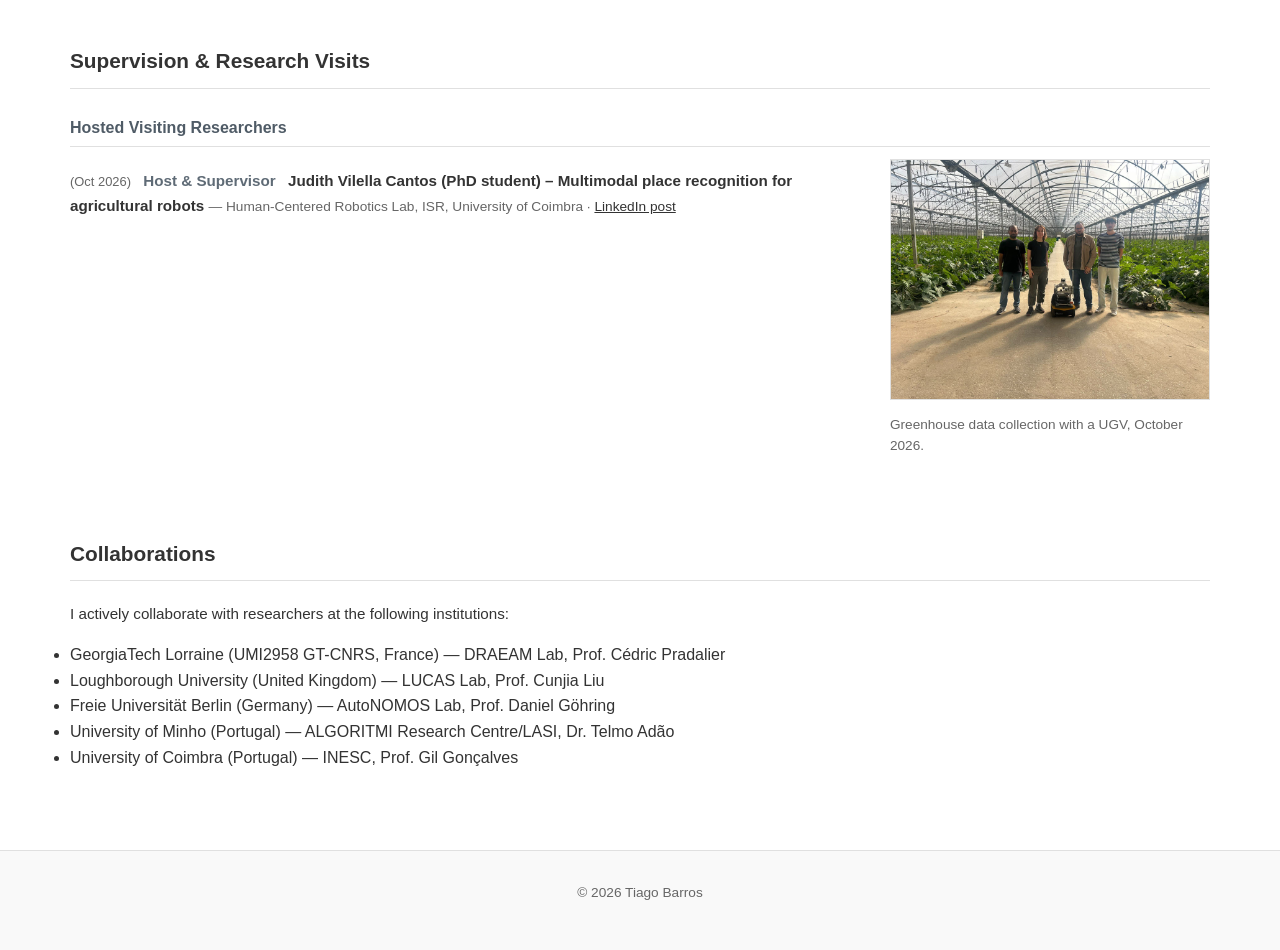
==== commit a7cc6cfc: "Update PharmaRobot role to DEEC-UC technical coordinator Co-Authored-By: Claude Opus 5.5 <noreply@an" ====
--- a/index.html
+++ b/index.html
@@ -287,7 +287,7 @@
                         Automated quality-control cell for real-time inspection of incoming tomatoes, estimating defects, ripeness and size at lot level with end-to-end digital traceability.
                     </li>
                     <li>
-                        <strong>PharmaRobot</strong> (2025-2028) — Co-PI, Researcher. 
+                        <strong>PharmaRobot</strong> (2025-2028) — Technical Coordinator of the DEEC–UC team. 
                         Autonomous robot for hospital medication delivery, improving efficiency and safety. Reduces waiting times and enables more effective resource management in healthcare.
                     </li>
                     <li>
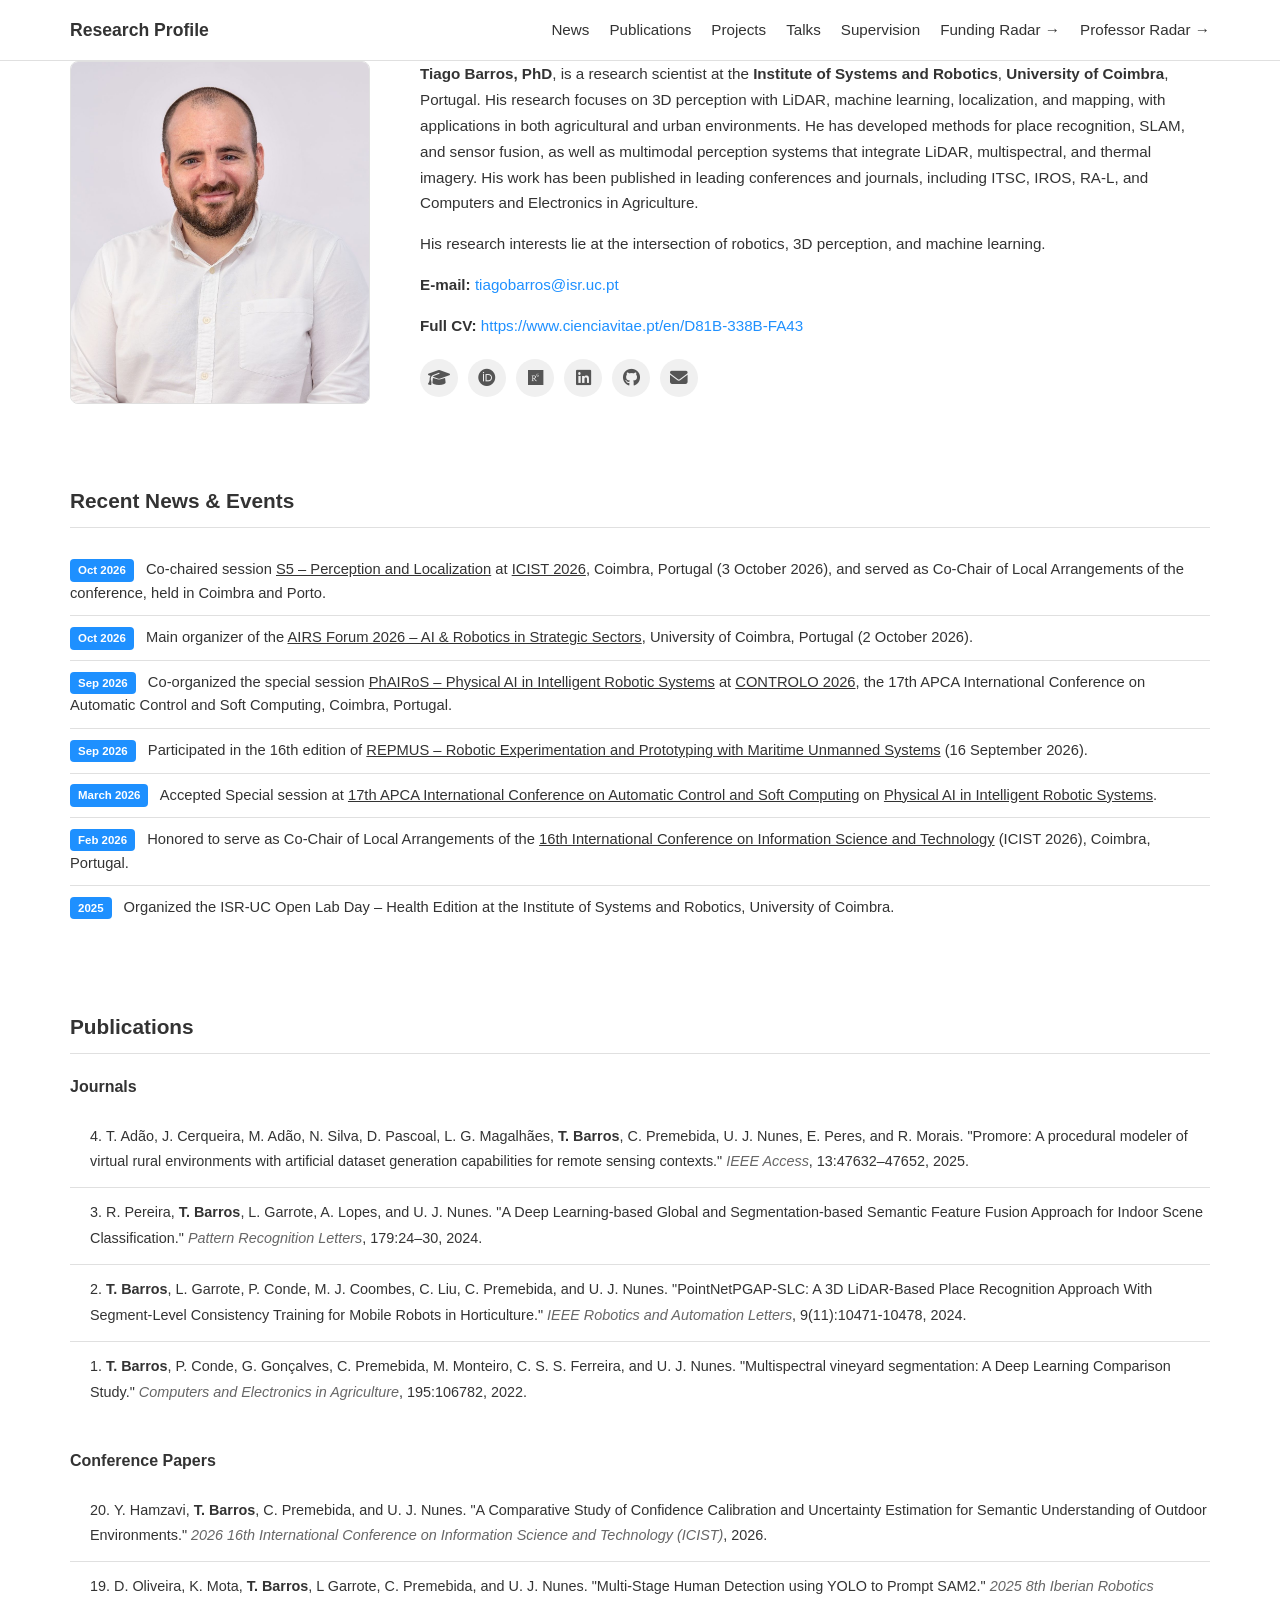
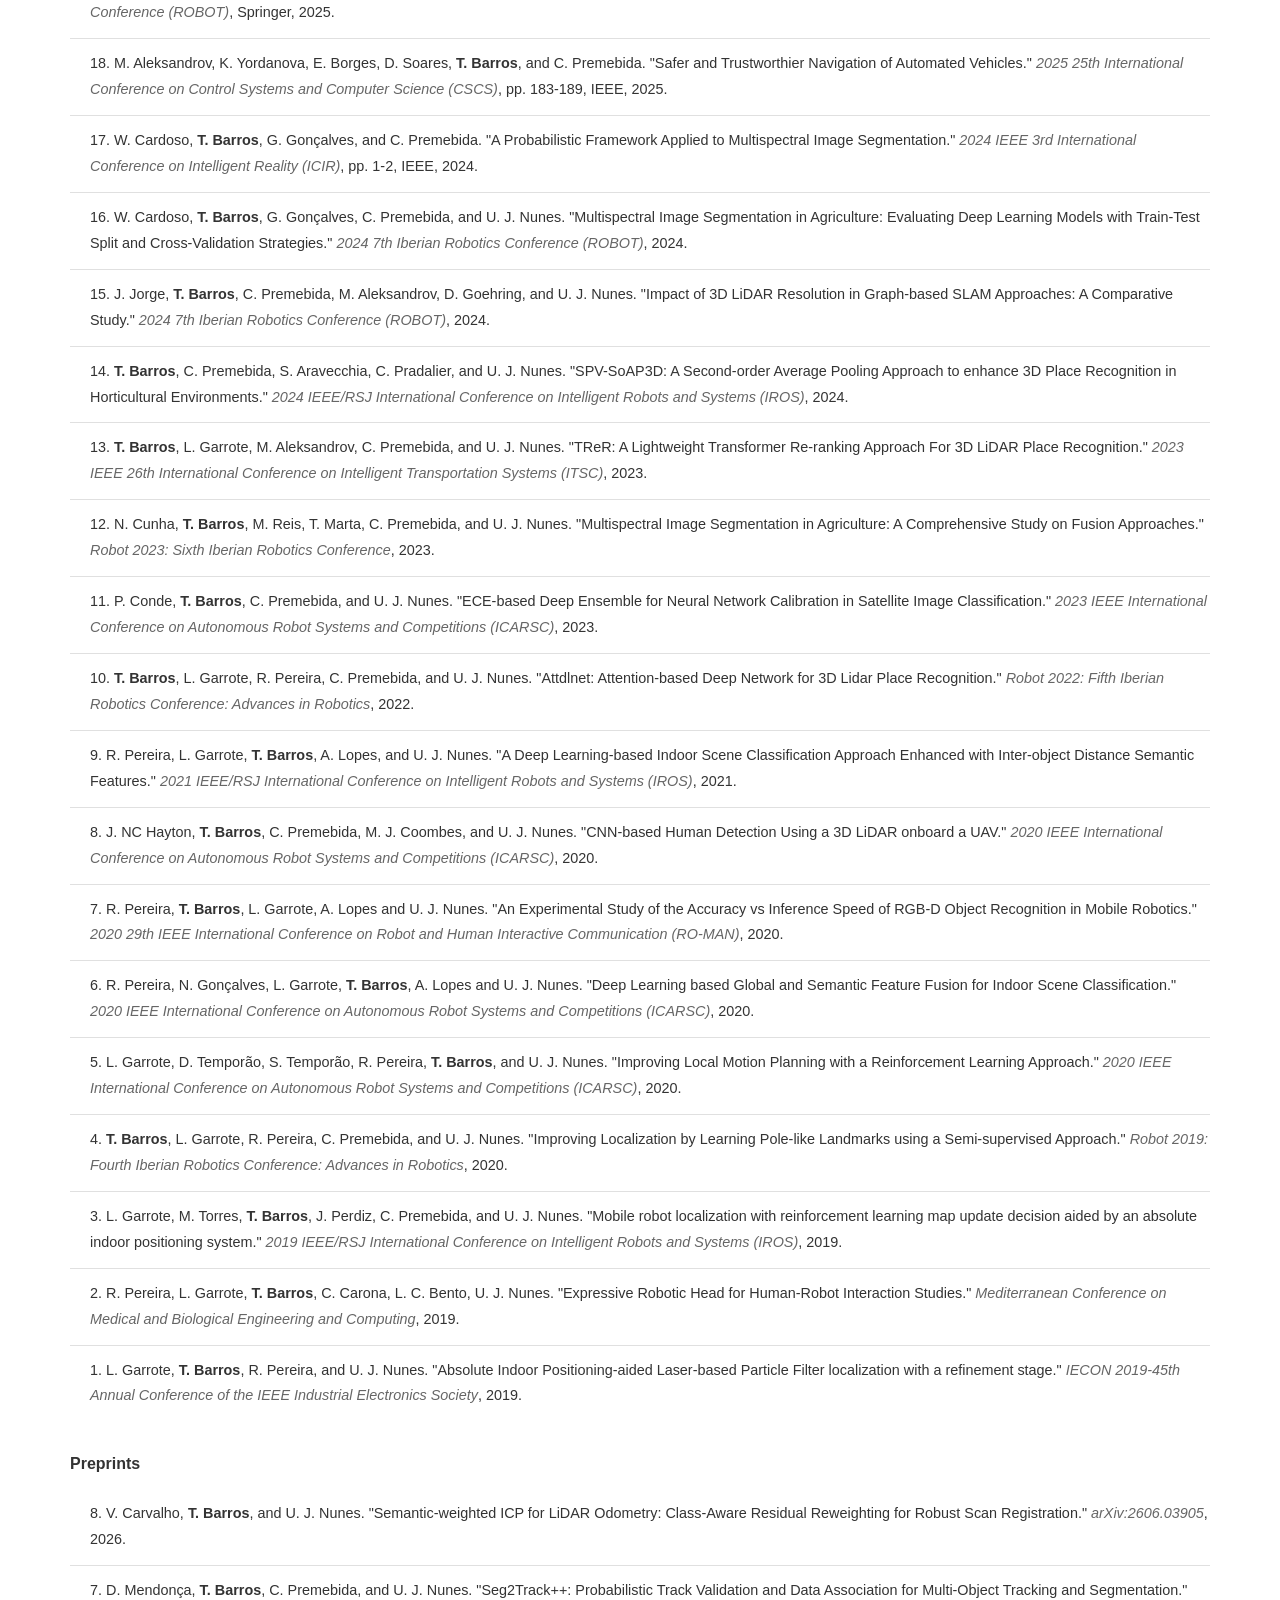
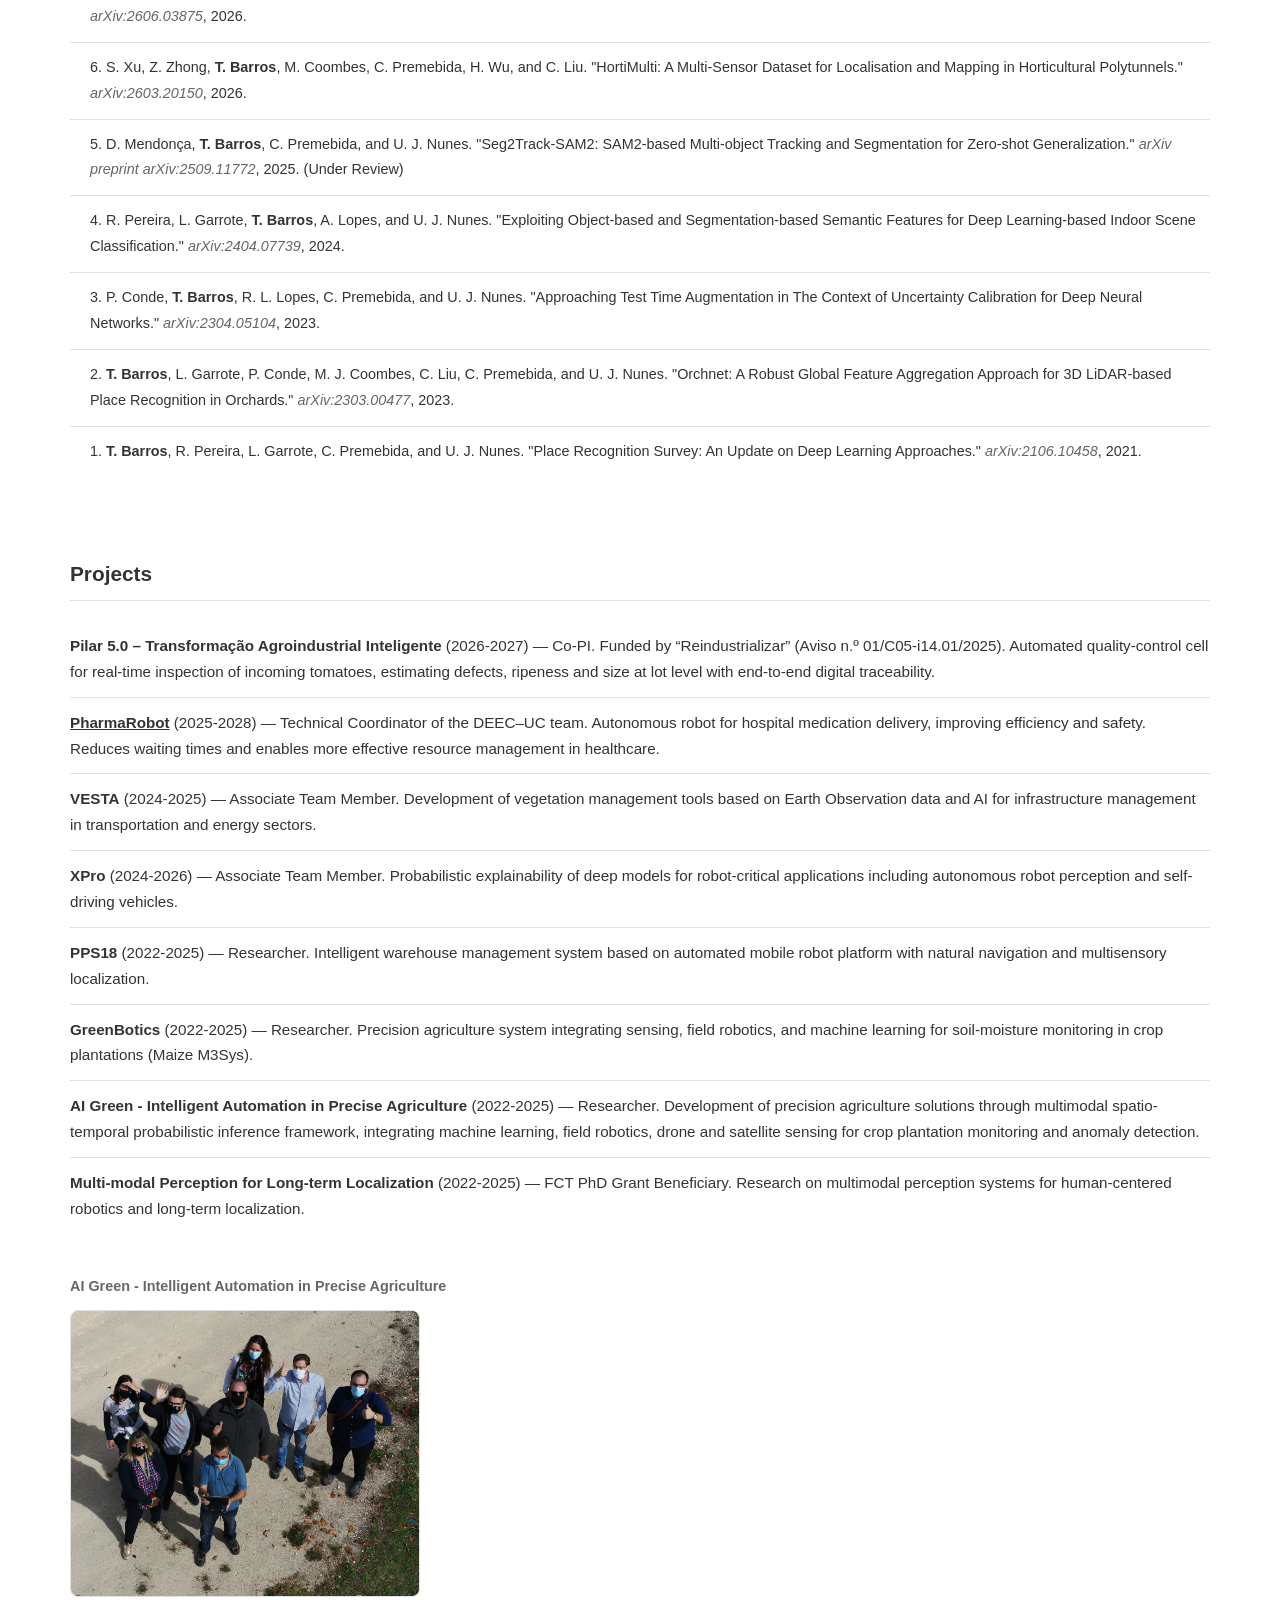
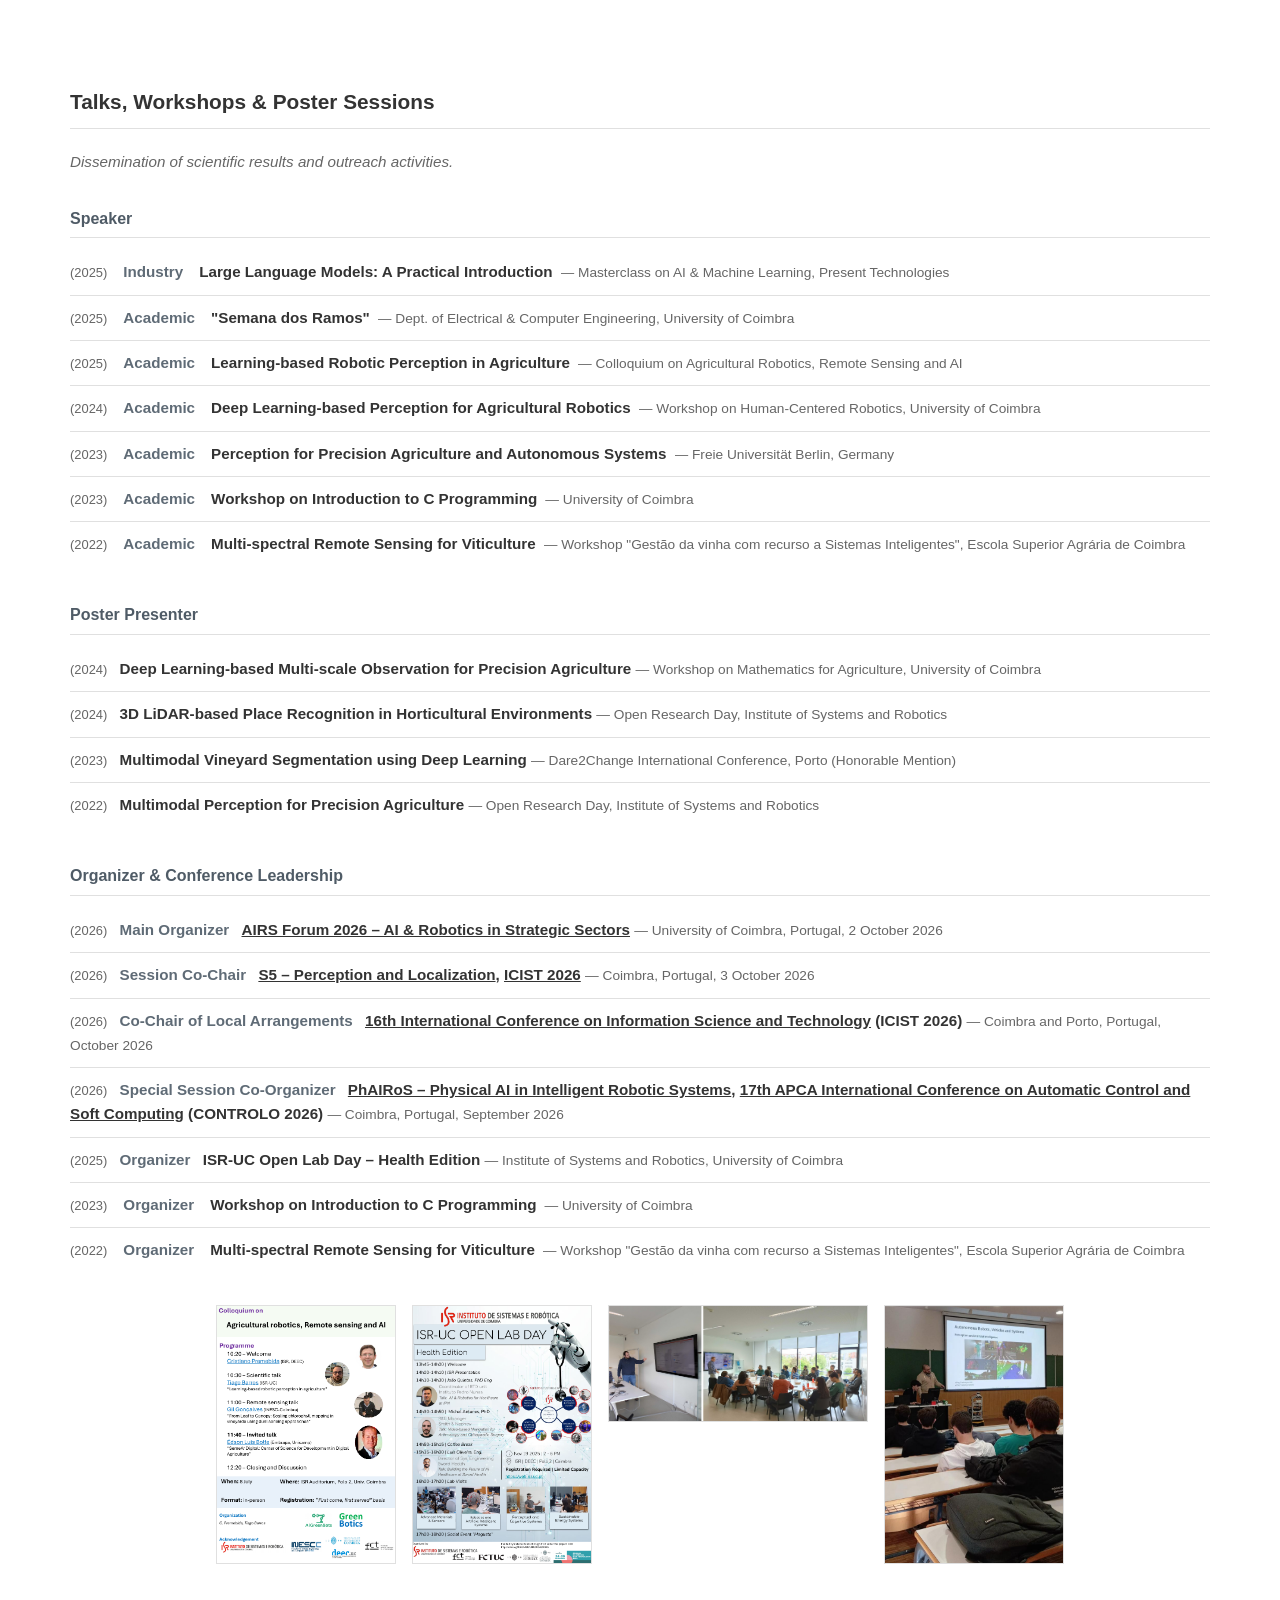
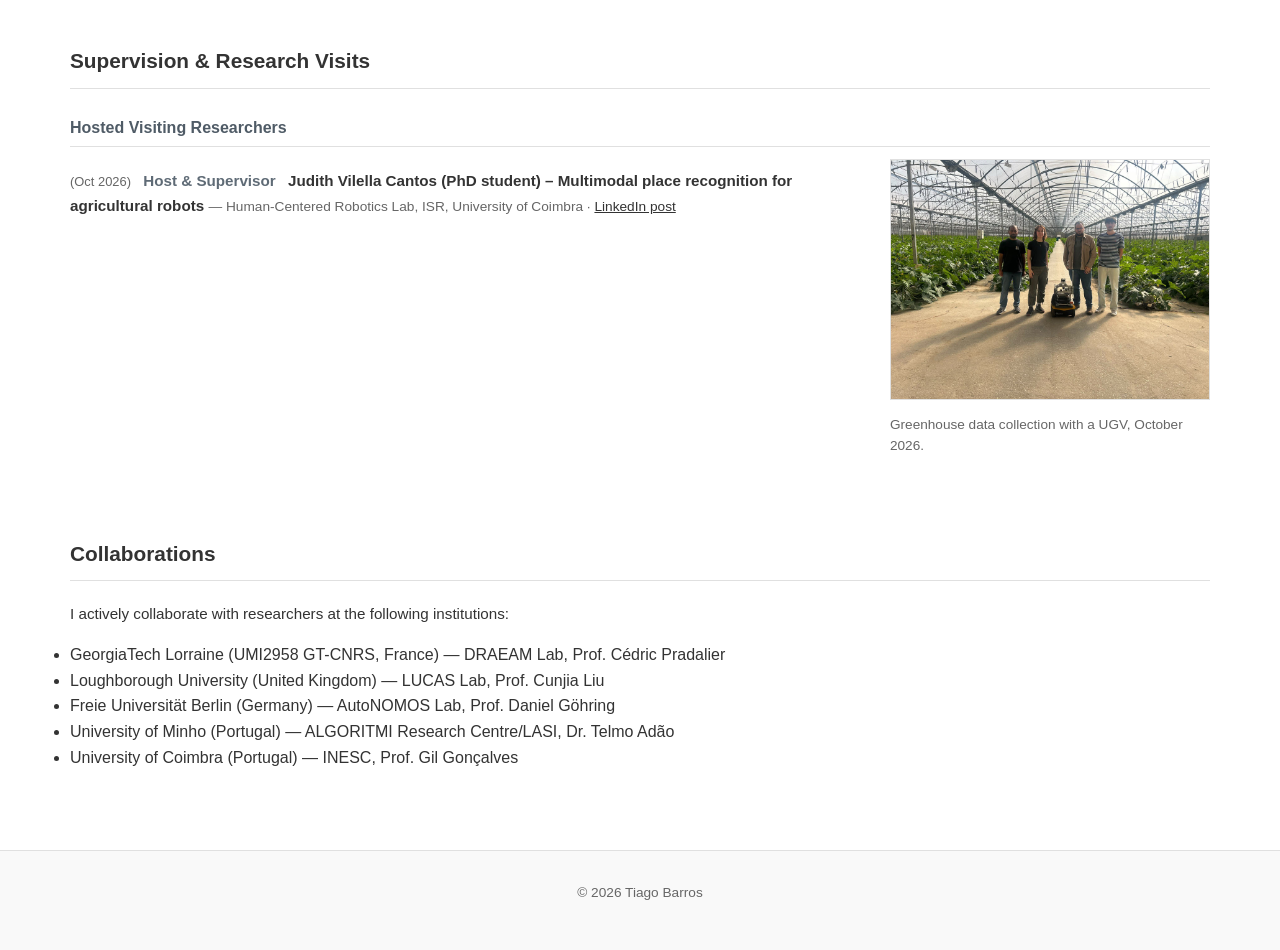
==== commit 351f015a: "Link PharmaRobot project page Co-Authored-By: Claude Opus 5.5 <noreply@anthropic.com>" ====
--- a/index.html
+++ b/index.html
@@ -287,7 +287,7 @@
                         Automated quality-control cell for real-time inspection of incoming tomatoes, estimating defects, ripeness and size at lot level with end-to-end digital traceability.
                     </li>
                     <li>
-                        <strong>PharmaRobot</strong> (2025-2028) — Technical Coordinator of the DEEC–UC team. 
+                        <strong><a href="https://www.uc.pt/spgi/dpa/projetos-cof-ue/pharmarobot-robo-logistico-de-distribuicao-de-farmacos-urgentes/" target="_blank">PharmaRobot</a></strong> (2025-2028) — Technical Coordinator of the DEEC–UC team. 
                         Autonomous robot for hospital medication delivery, improving efficiency and safety. Reduces waiting times and enables more effective resource management in healthcare.
                     </li>
                     <li>
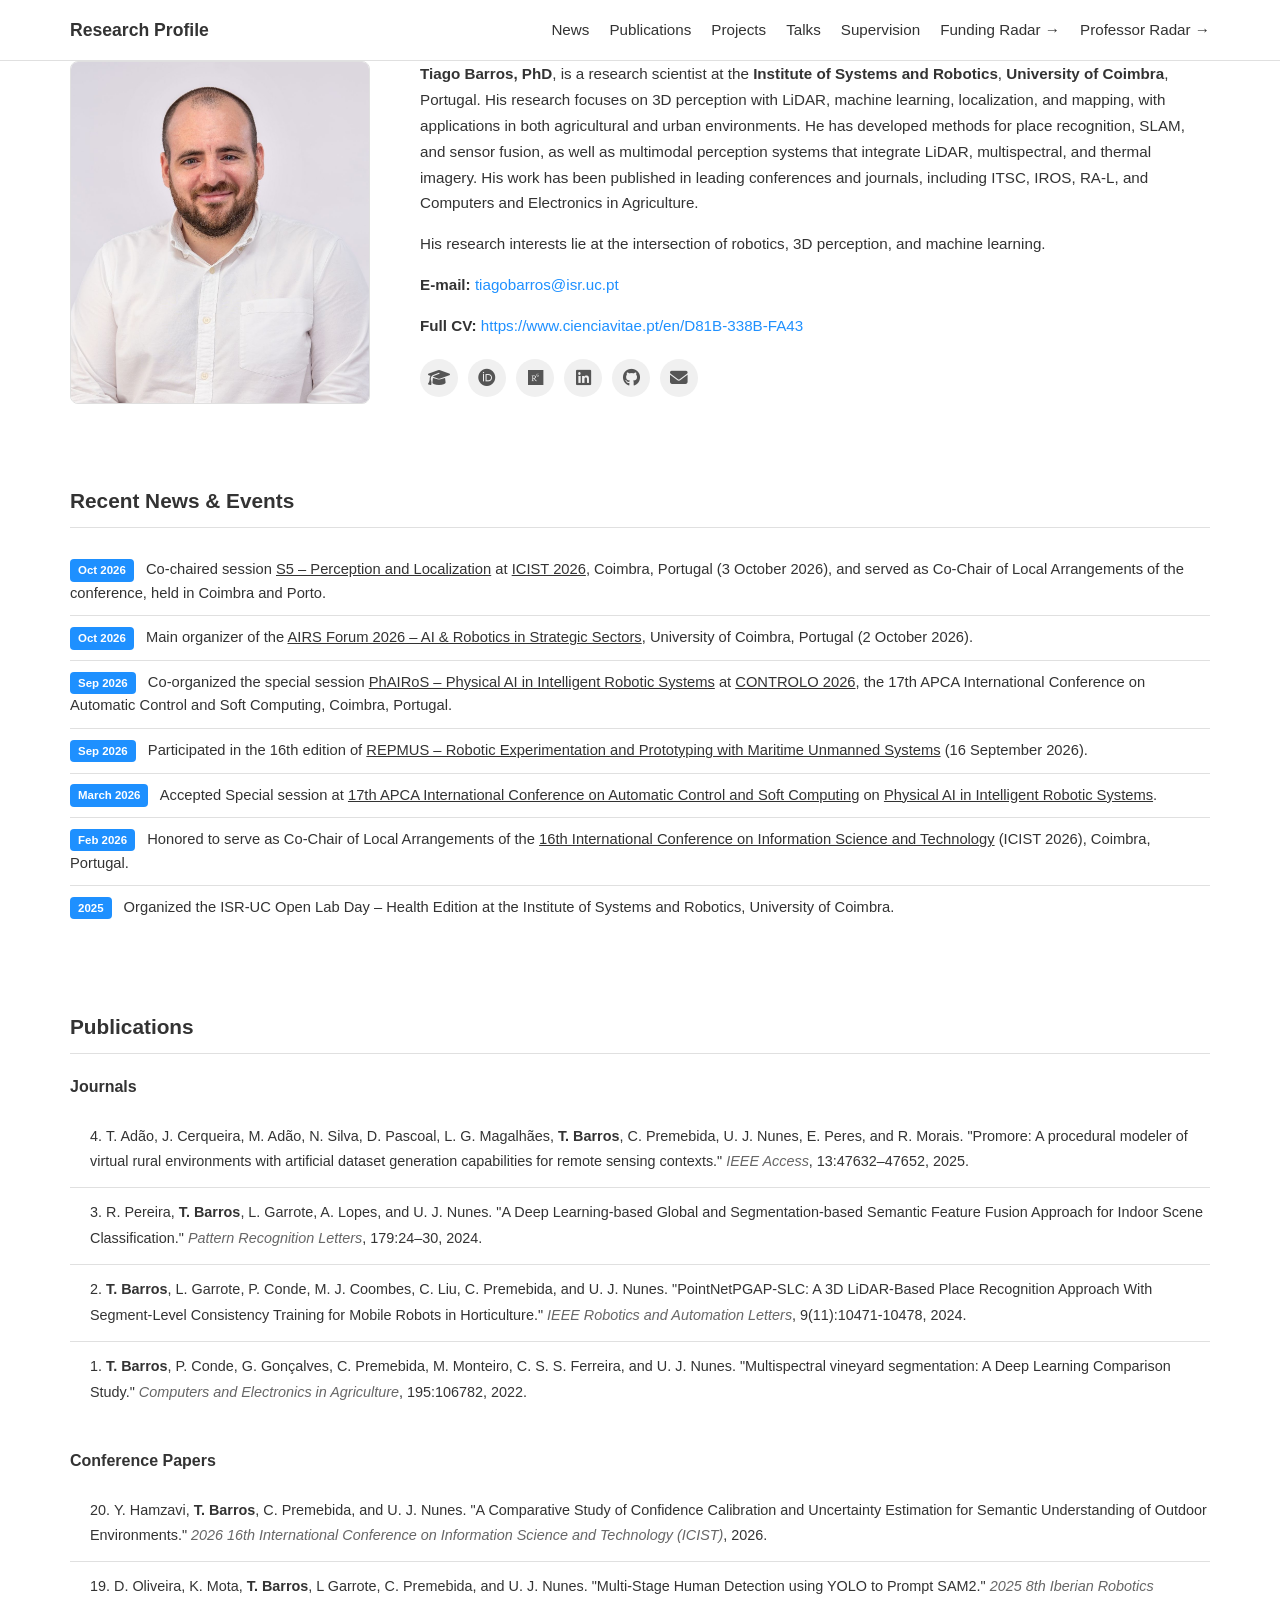
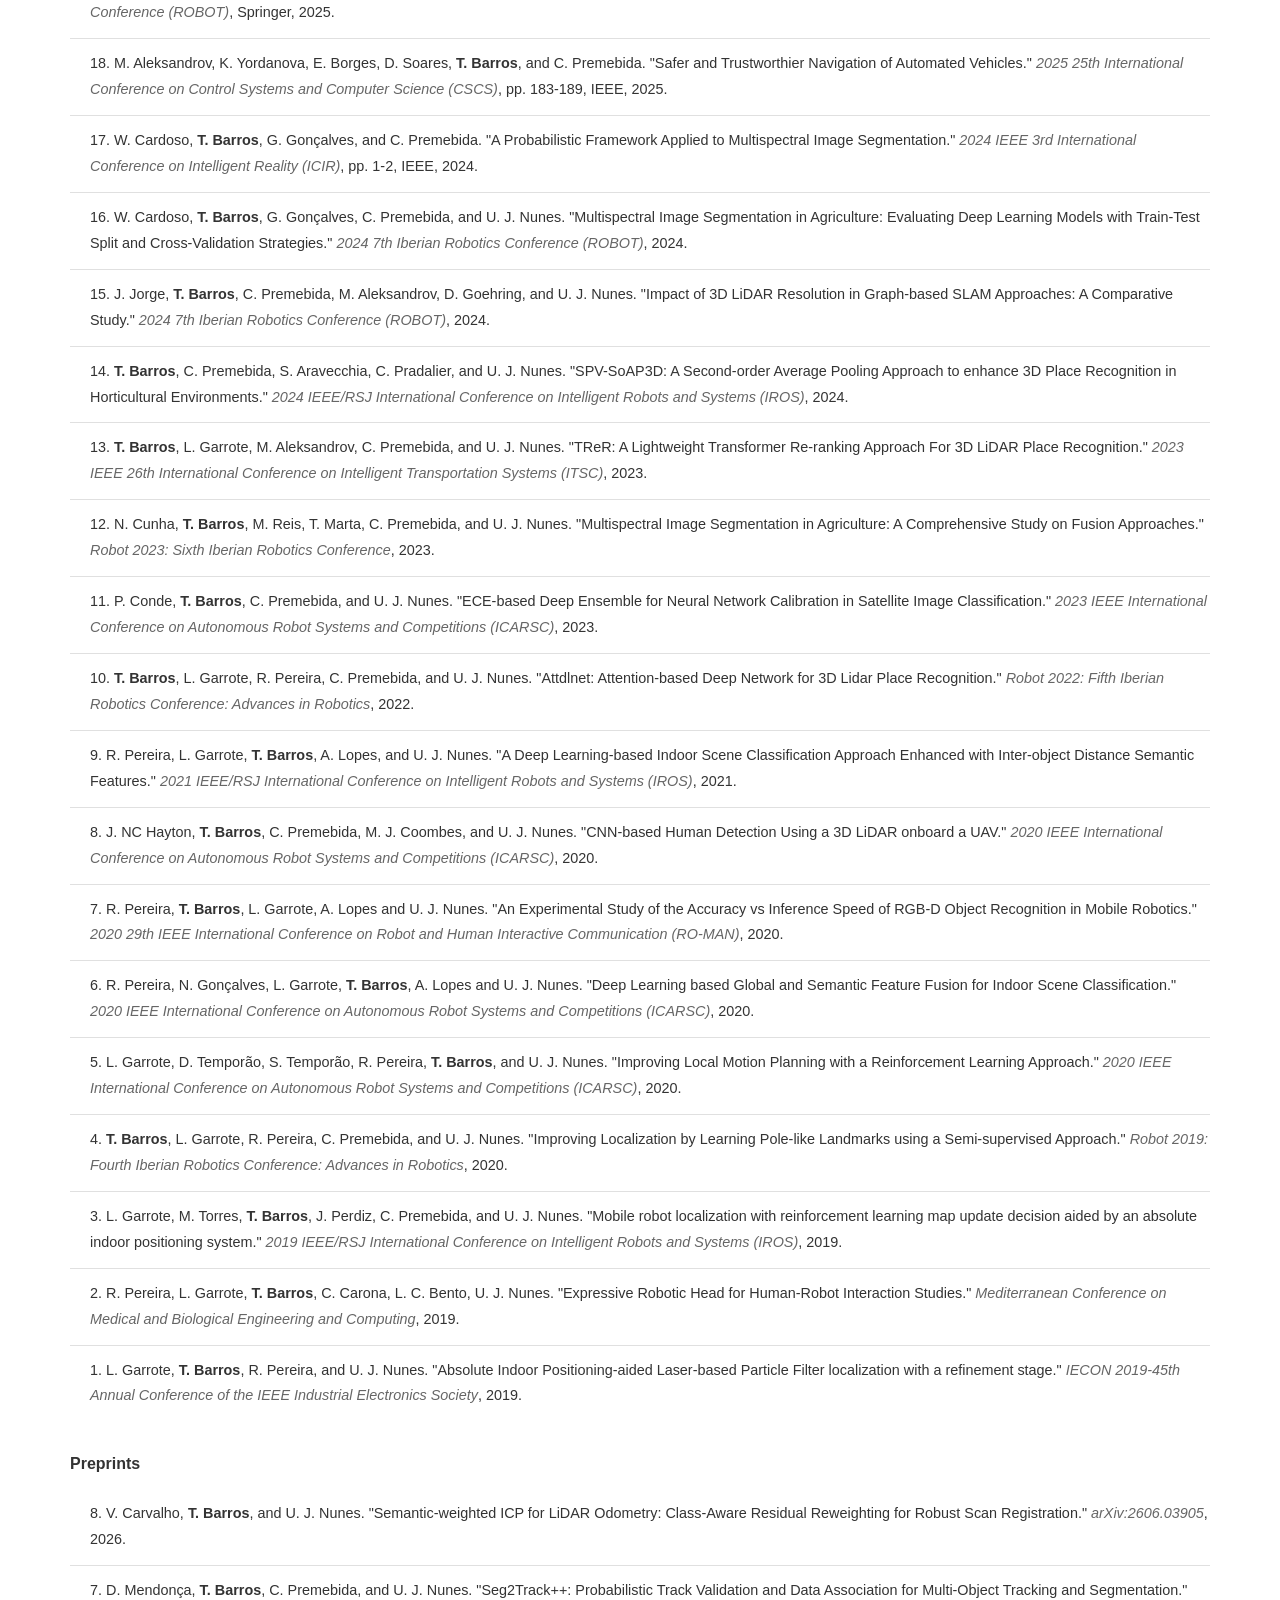
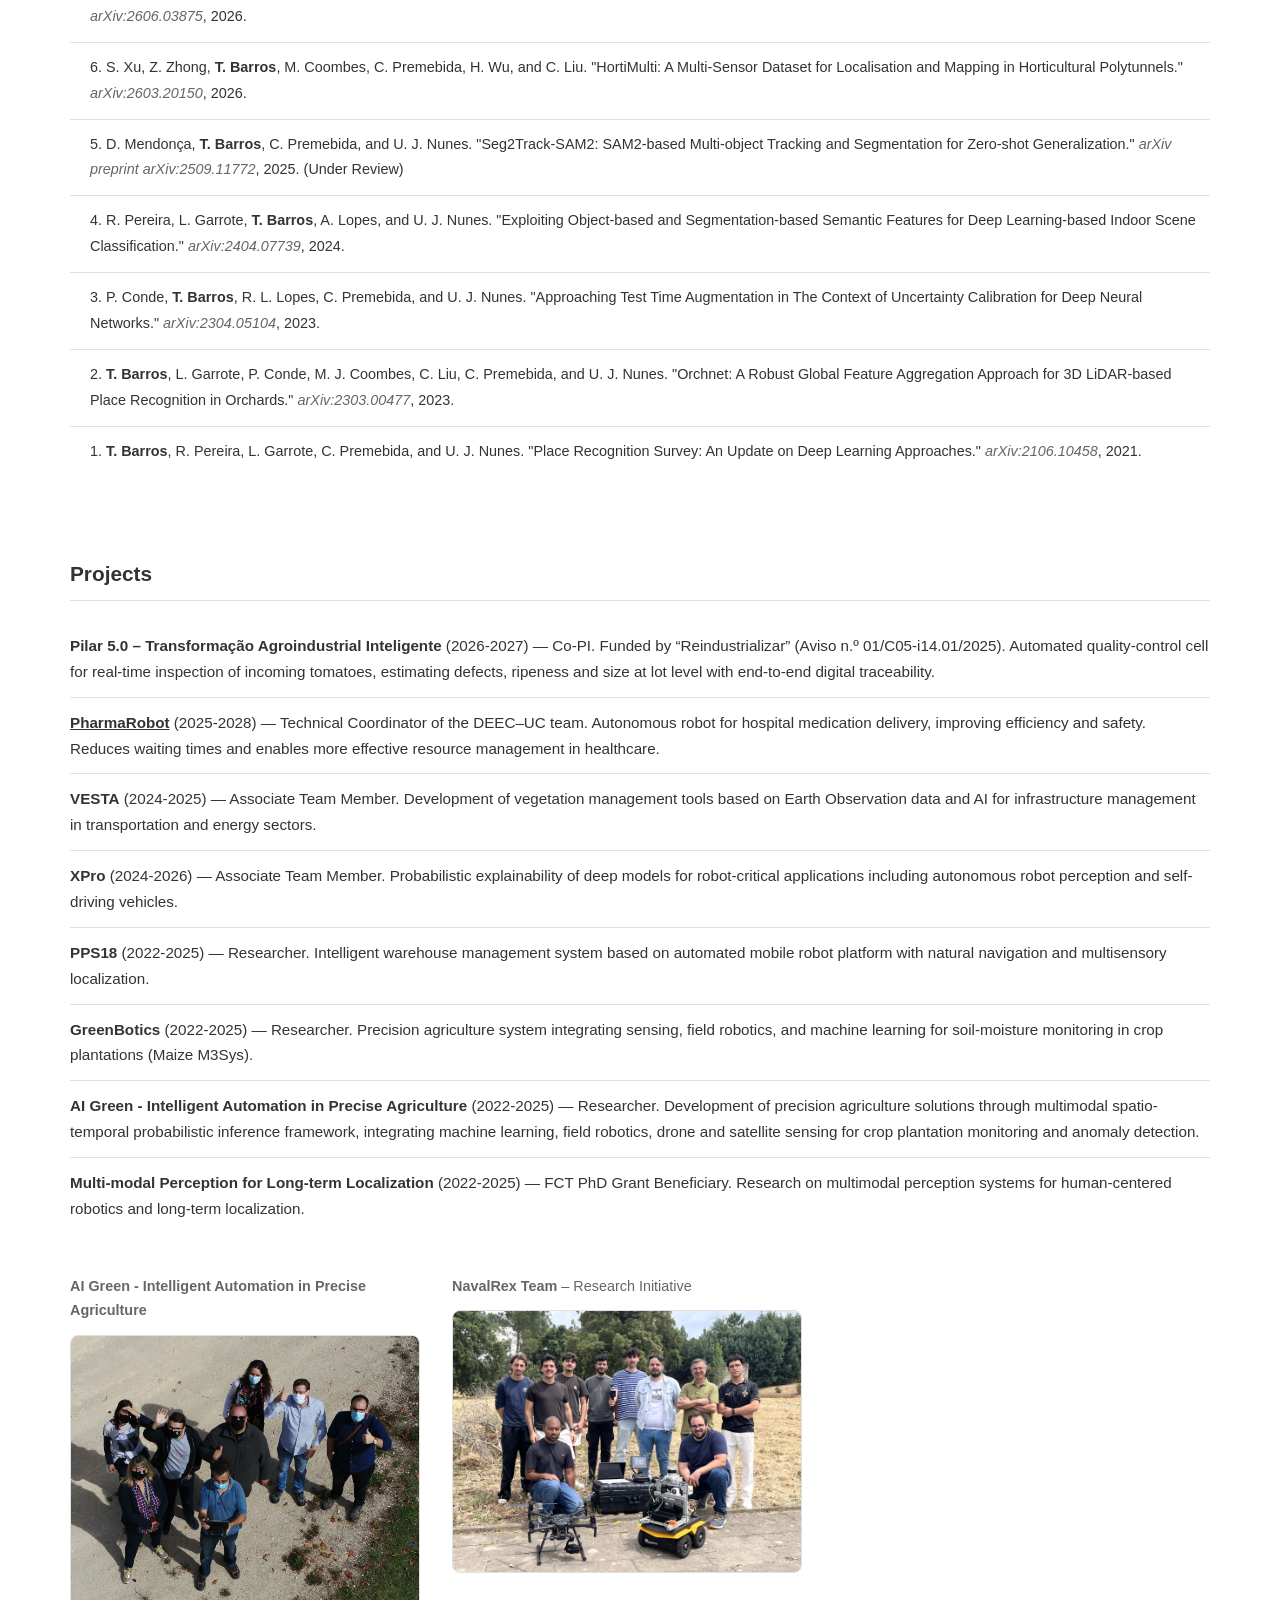
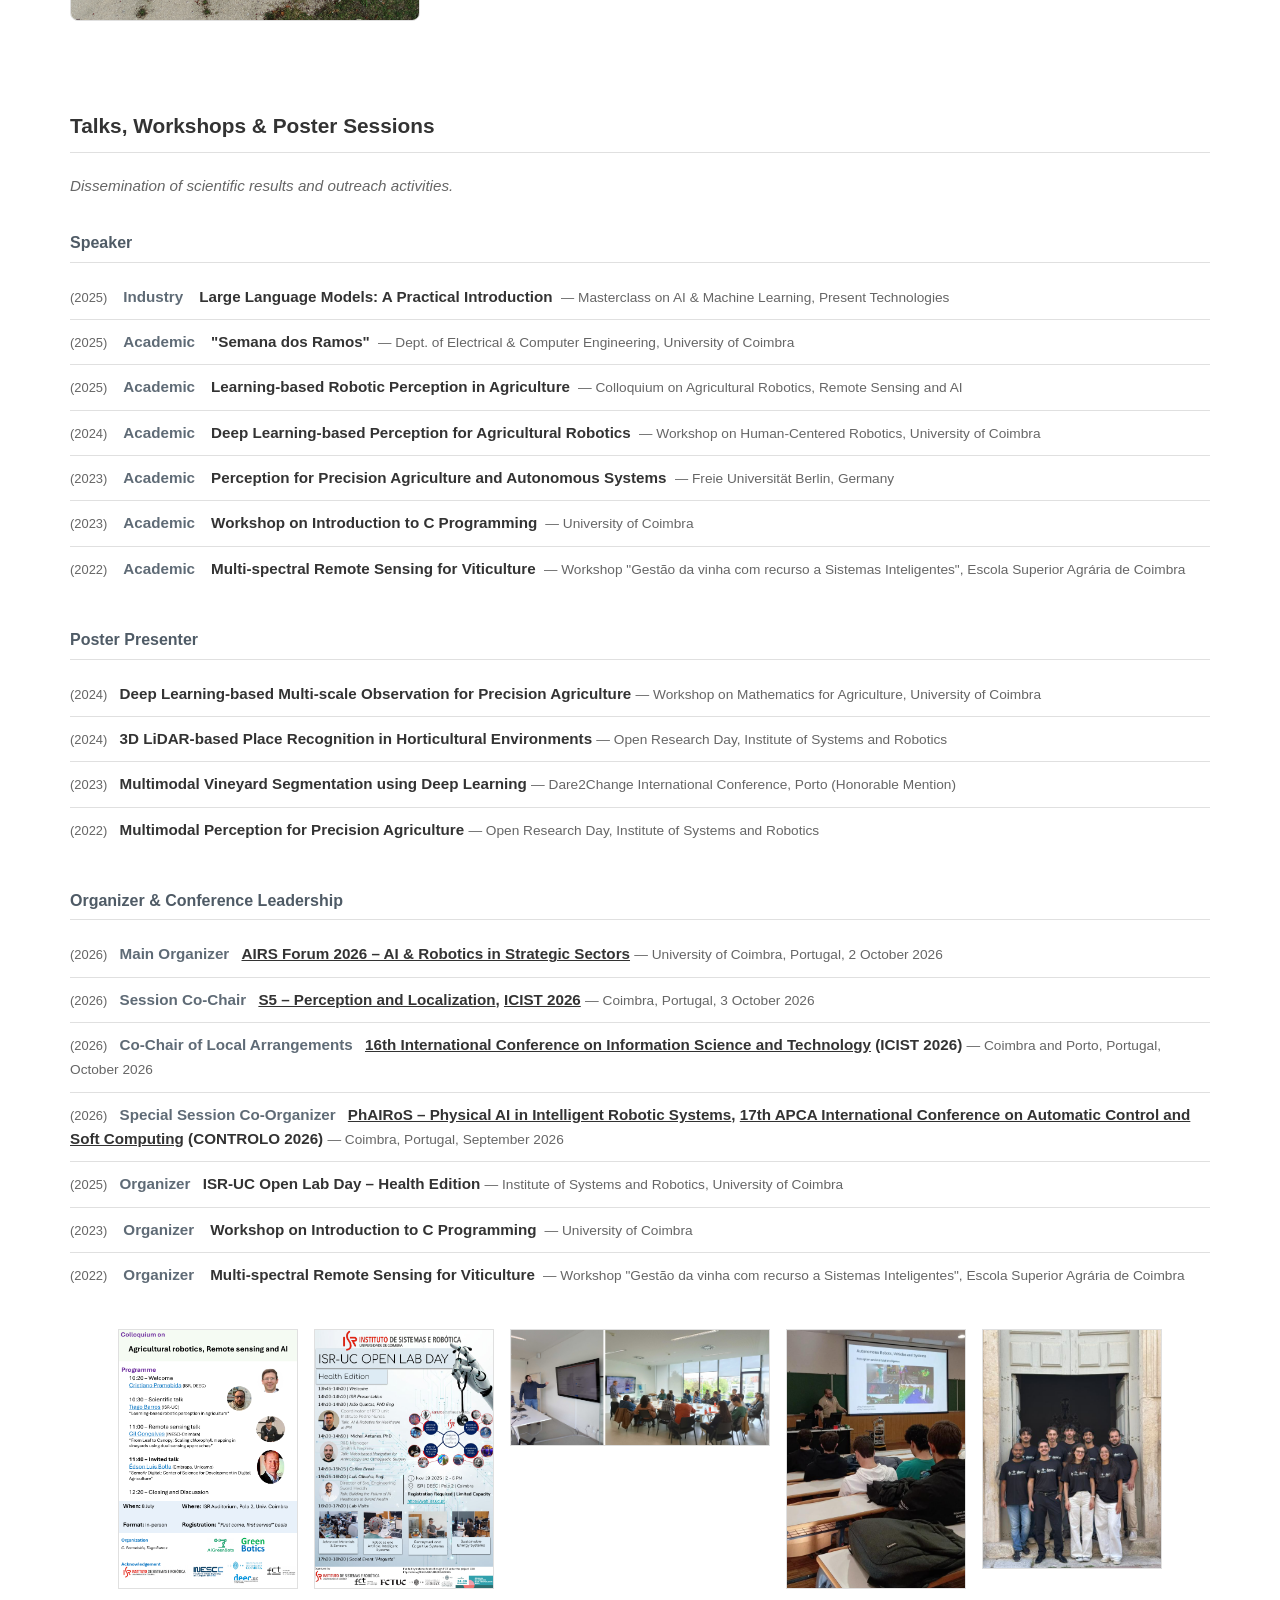
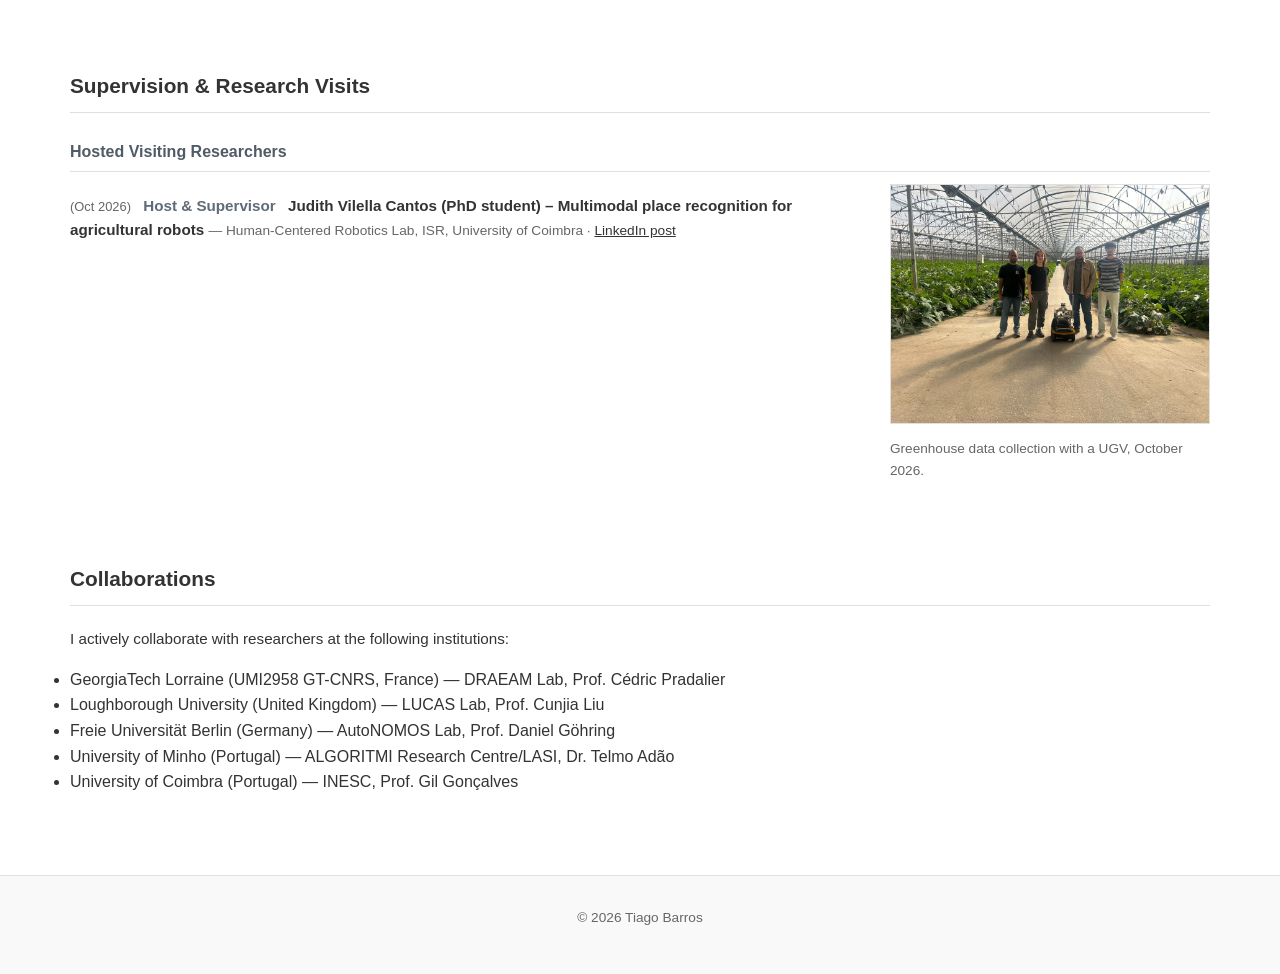
==== commit a9216301: "Add NavalRex team and ICIST 2026 local arrangements team photos Co-Authored-By: Claude Opus 5.5 <nor" ====
--- a/index.html
+++ b/index.html
@@ -316,12 +316,20 @@
                     </li>
                 </ul>
 
-                <!-- Team Photo - AI Green Project -->
-                <div class="team-photo" style="margin-top: 40px;">
-                    <p style="font-size: 0.9em; color: var(--text-light); margin-bottom: 12px;">
-                        <strong>AI Green - Intelligent Automation in Precise Agriculture</strong>
-                    </p>
-                    <img src="assets/images/team.png" alt="AI Green Team" style="max-width: 350px; height: auto; border-radius: 8px; border: 1px solid var(--border);">
+                <!-- Team Photos - AI Green Project and NavalRex -->
+                <div class="team-photo" style="margin-top: 40px; display: flex; flex-wrap: wrap; gap: 2rem; align-items: flex-start;">
+                    <figure style="margin: 0; flex: 0 1 350px;">
+                        <p style="font-size: 0.9em; color: var(--text-light); margin-bottom: 12px;">
+                            <strong>AI Green - Intelligent Automation in Precise Agriculture</strong>
+                        </p>
+                        <img src="assets/images/team.png" alt="AI Green Team" style="width: 100%; max-width: 350px; height: auto; border-radius: 8px; border: 1px solid var(--border);">
+                    </figure>
+                    <figure style="margin: 0; flex: 0 1 350px;">
+                        <p style="font-size: 0.9em; color: var(--text-light); margin-bottom: 12px;">
+                            <strong>NavalRex Team</strong> – Research Initiative
+                        </p>
+                        <img src="assets/images/naval_rex_team.jpg" alt="NavalRex research team with a UAV and a UGV" loading="lazy" style="width: 100%; max-width: 350px; height: auto; border-radius: 8px; border: 1px solid var(--border);">
+                    </figure>
                 </div>
             </section>
 
@@ -461,6 +469,7 @@
                     <img src="assets/images/openday.png" alt="ISR-UC Open Lab Day - Health Edition" style="max-width: 180px; width: 100%; height: auto; border: 1px solid #e0e0e0;" />
                     <img src="assets/images/masterclass.png" alt="Masterclass session" style="max-width: 260px; width: 100%; height: auto; border: 1px solid #e0e0e0;" />
                     <img src="assets/images/semanadosramos.png" alt="Semana dos Ramos - Autonomous Robots, Vehicles and Systems" style="max-width: 180px; width: 100%; height: auto; border: 1px solid #e0e0e0;" />
+                    <img src="assets/images/icist_team.jpeg" alt="ICIST 2026 Local Arrangements team, Coimbra" loading="lazy" style="max-width: 180px; width: 100%; height: auto; border: 1px solid #e0e0e0;" />
                 </div>
 
             </section>
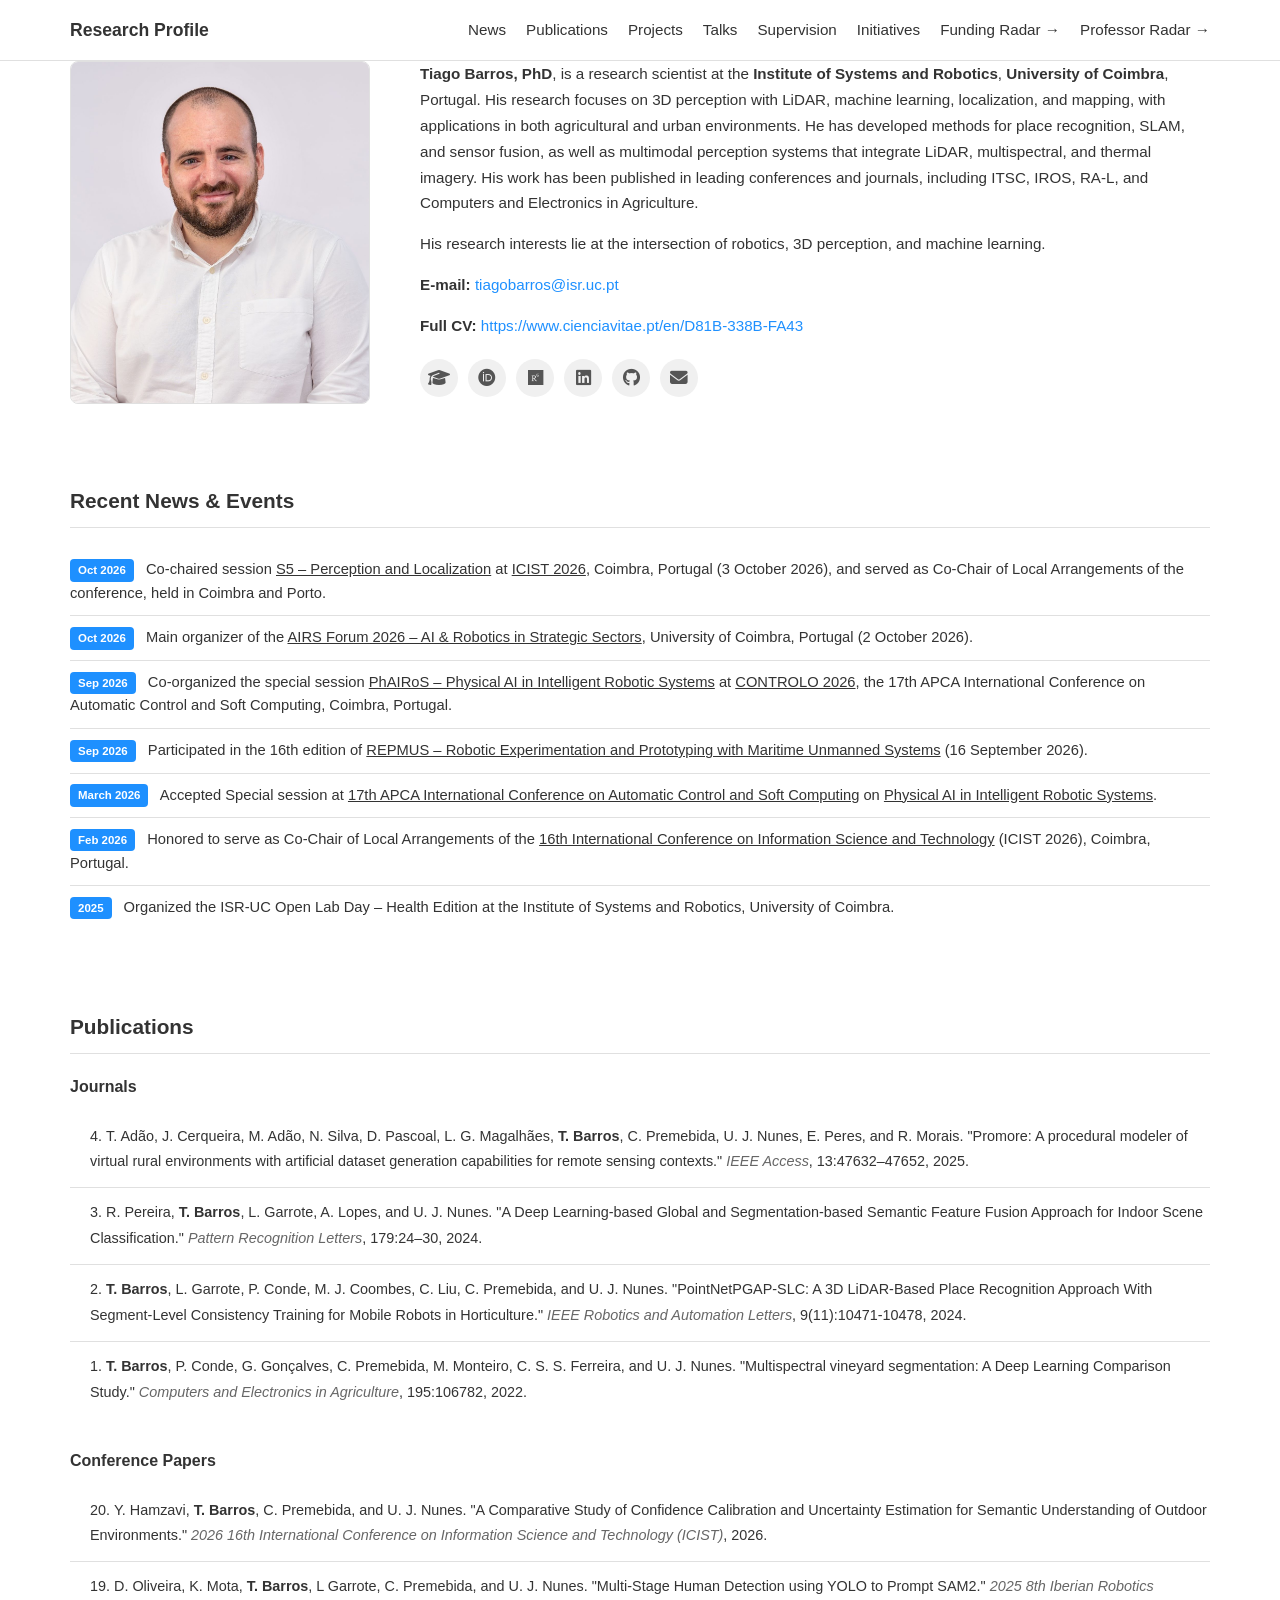
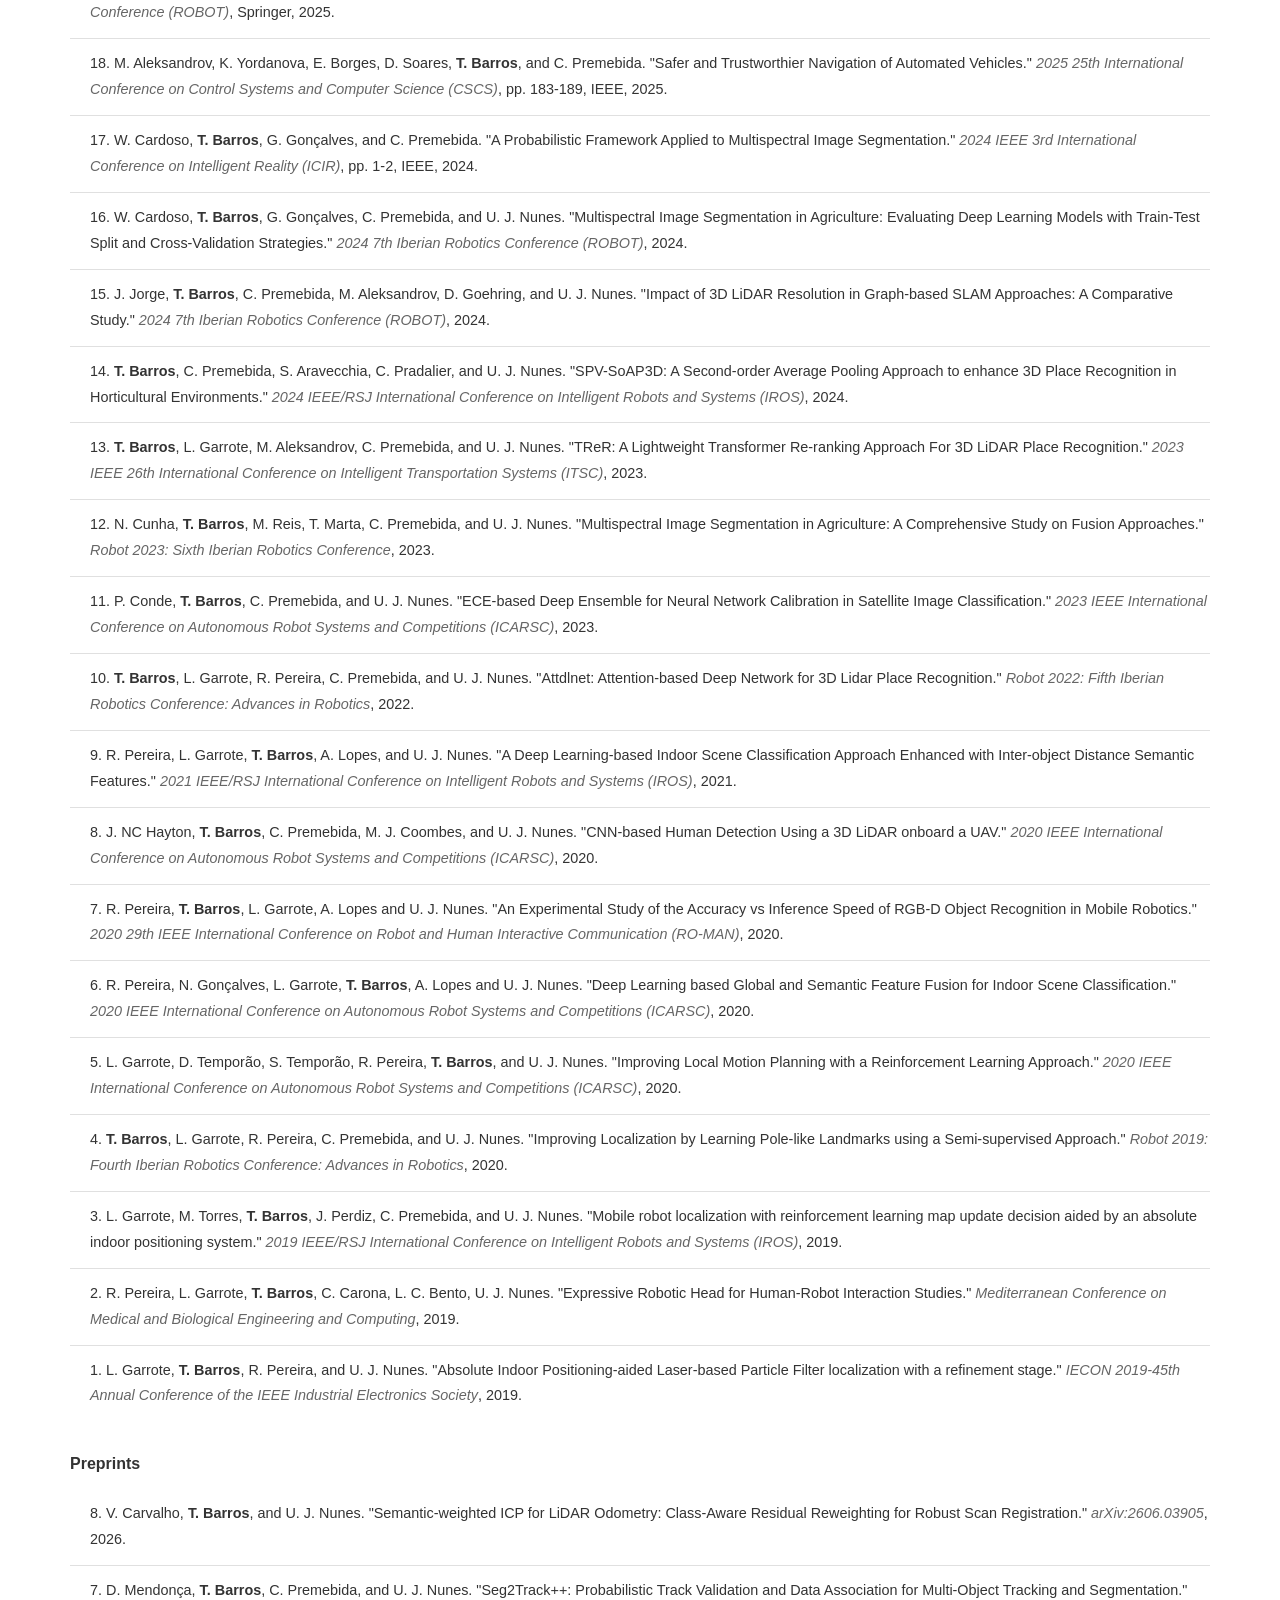
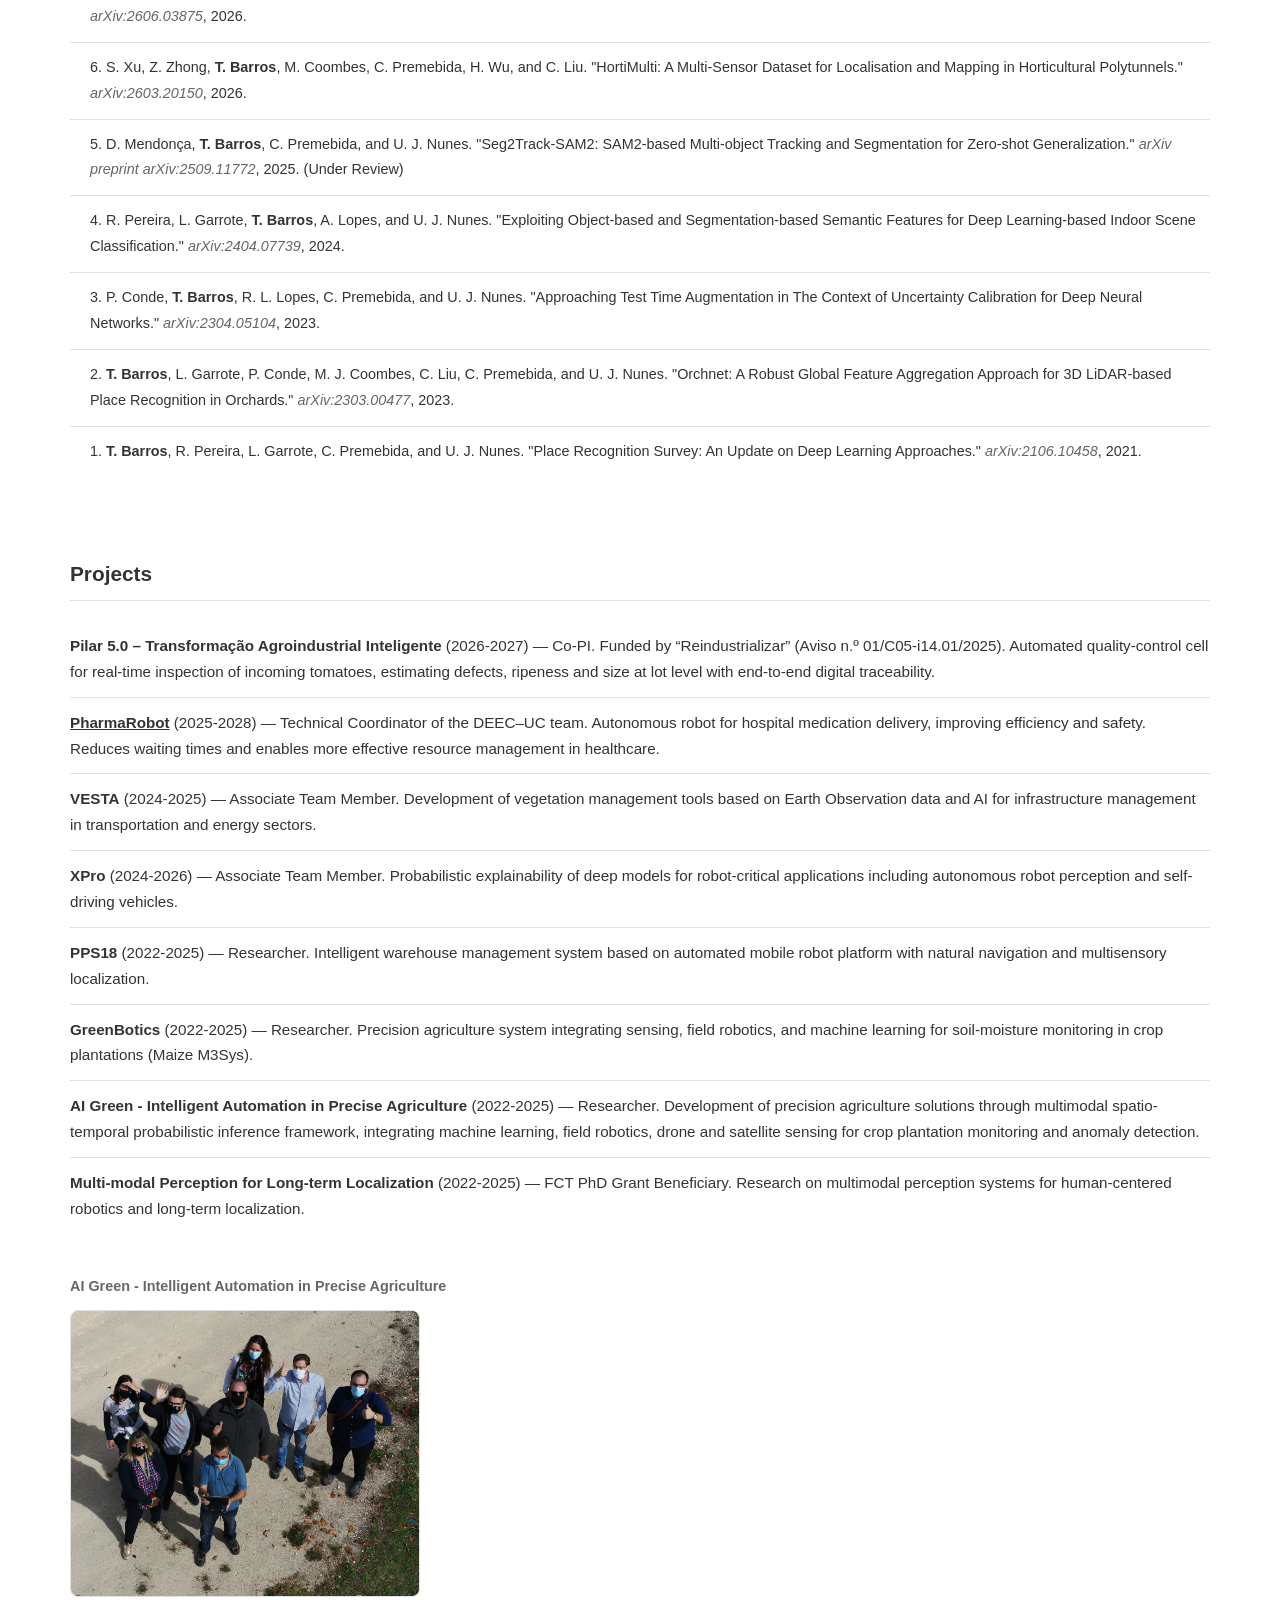
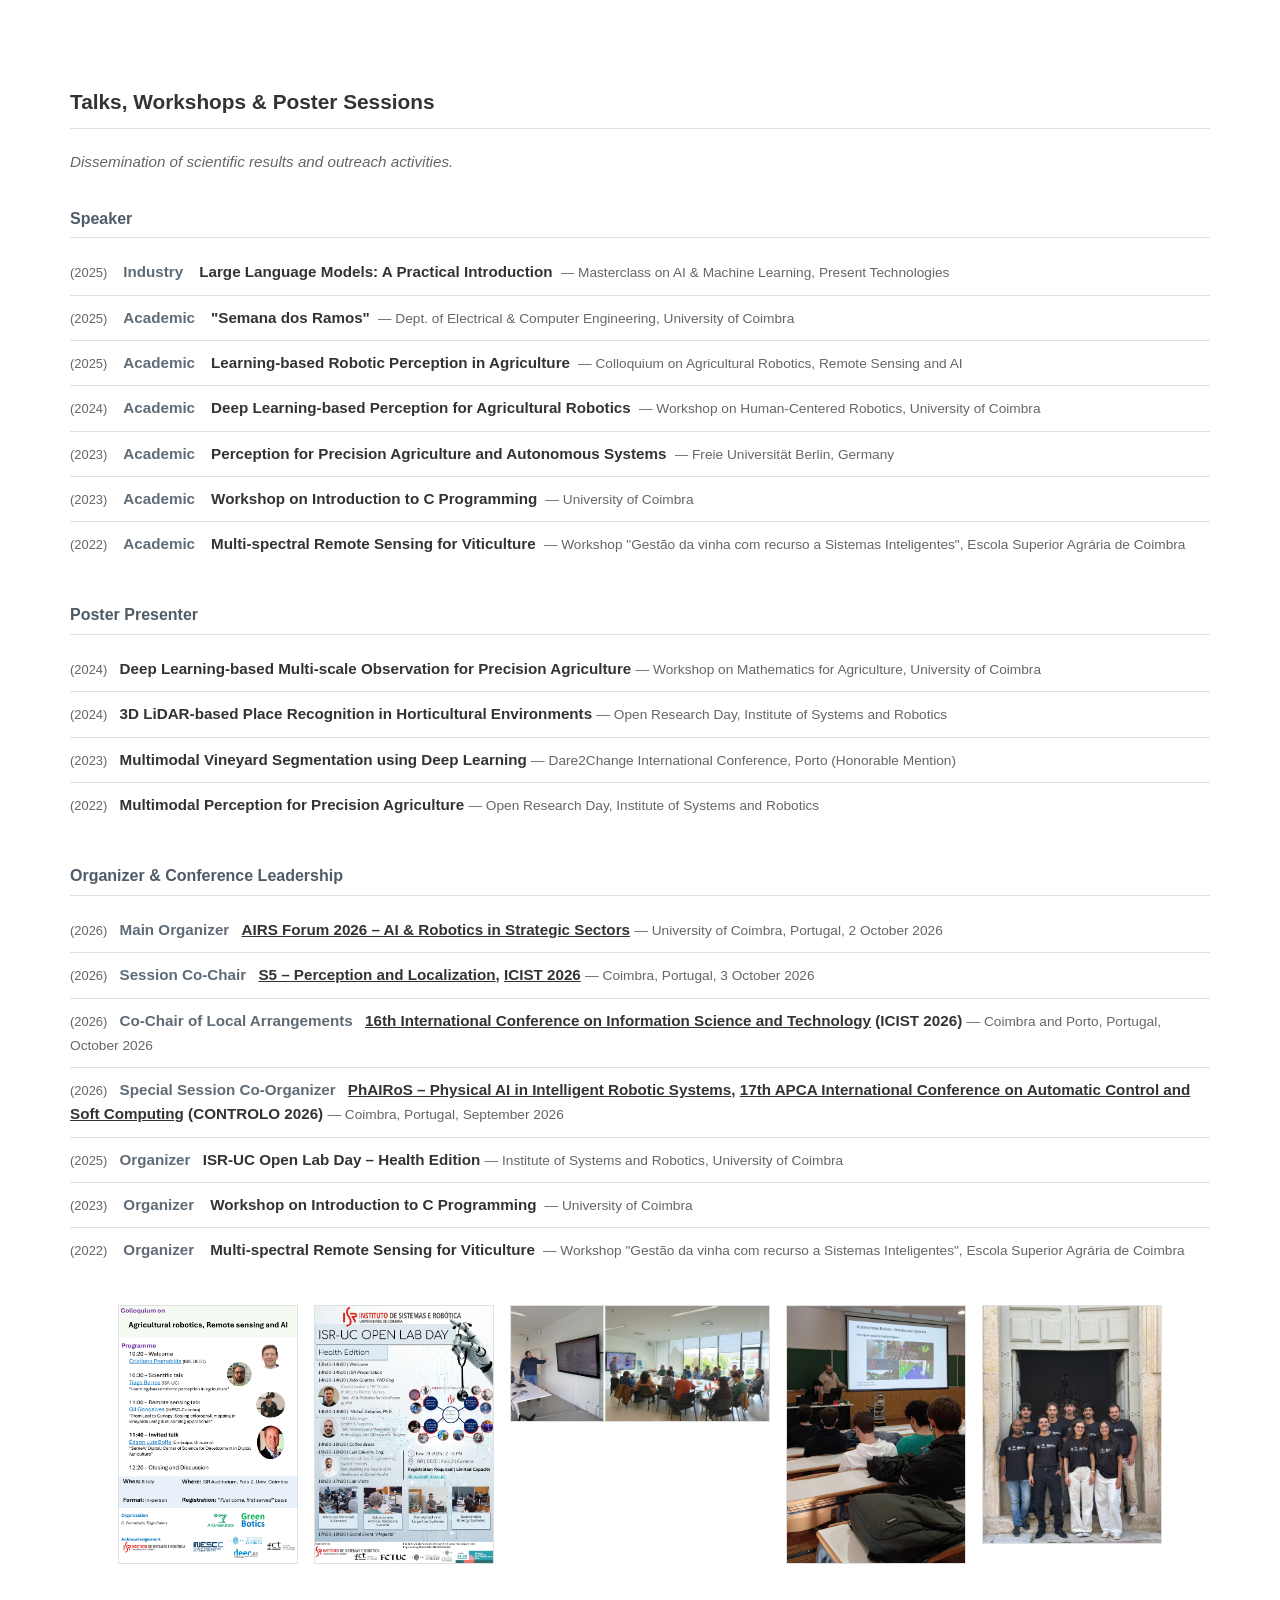
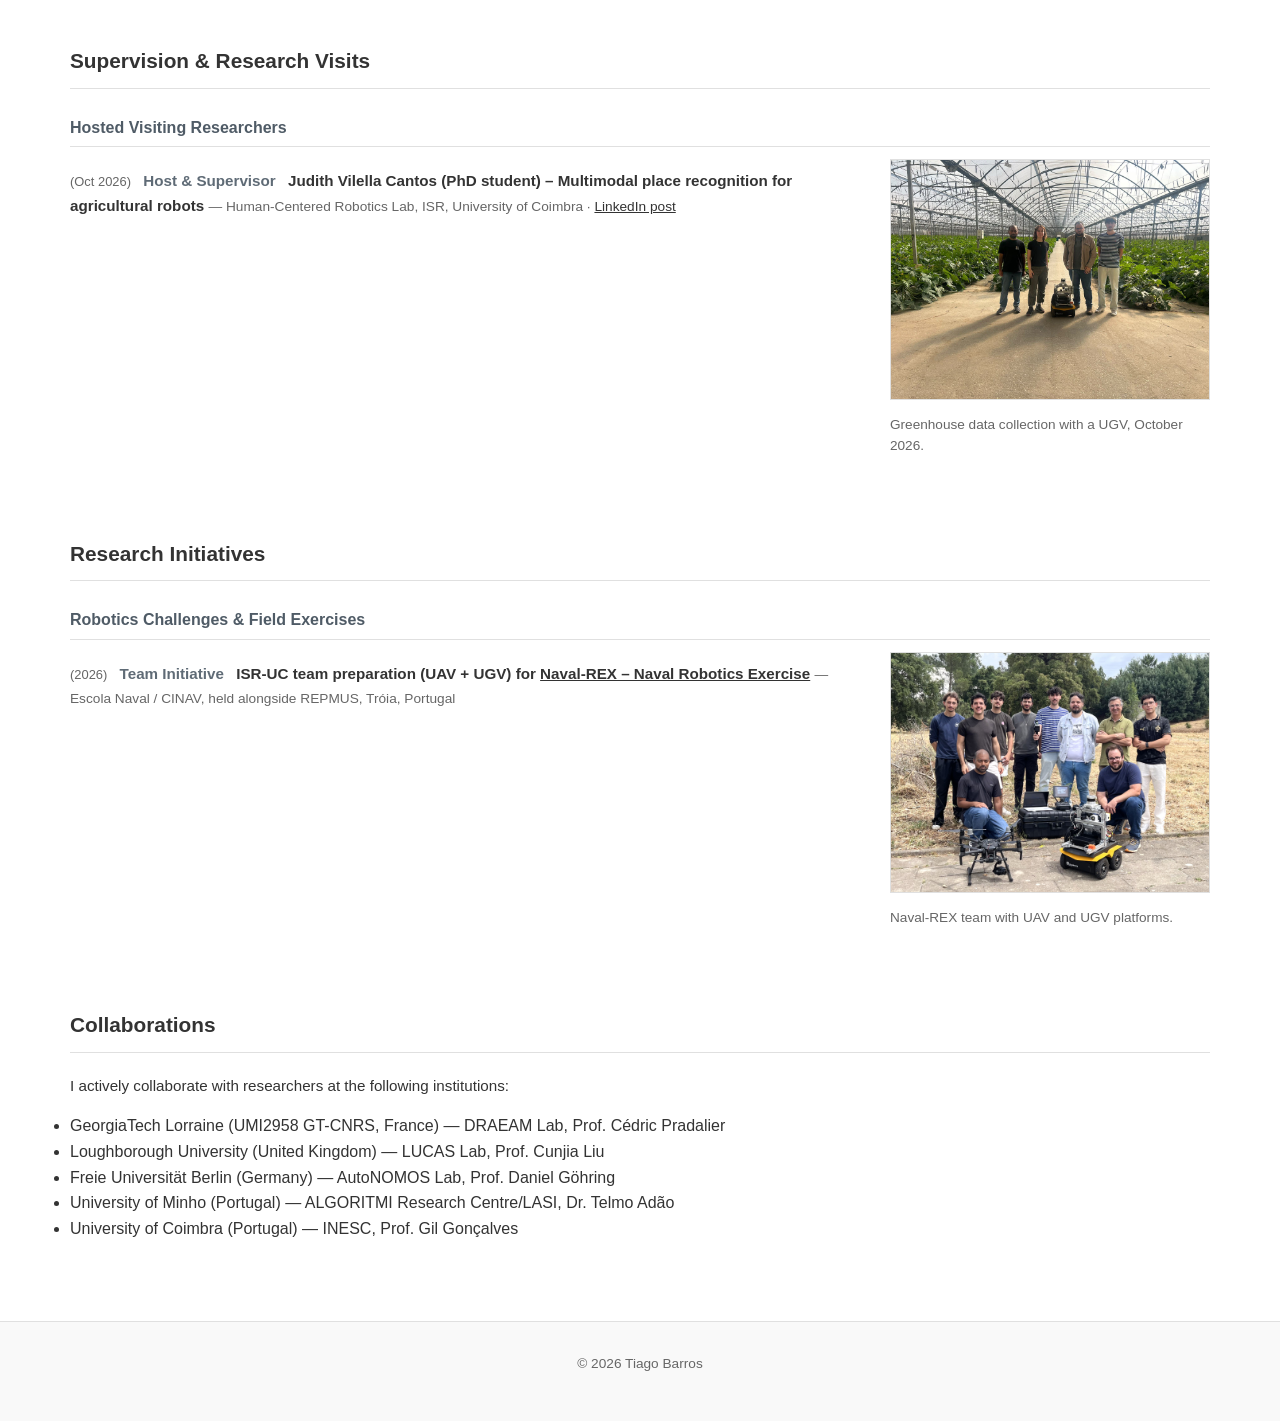
==== commit 64f7caa2: "Add Research Initiatives section with Naval-REX team Move NavalRex team photo from Projects into a n" ====
--- a/index.html
+++ b/index.html
@@ -26,6 +26,7 @@
                     <li><a href="#projects">Projects</a></li>
                     <li><a href="#teaching">Talks</a></li>
                     <li><a href="#supervision">Supervision</a></li>
+                    <li><a href="#initiatives">Initiatives</a></li>
                     <li><a href="funding-radar/index.html" target="_blank">Funding Radar →</a></li>
                     <li><a href="professor-radar/index.html" target="_blank">Professor Radar →</a></li>
 
@@ -316,20 +317,12 @@
                     </li>
                 </ul>
 
-                <!-- Team Photos - AI Green Project and NavalRex -->
-                <div class="team-photo" style="margin-top: 40px; display: flex; flex-wrap: wrap; gap: 2rem; align-items: flex-start;">
-                    <figure style="margin: 0; flex: 0 1 350px;">
-                        <p style="font-size: 0.9em; color: var(--text-light); margin-bottom: 12px;">
-                            <strong>AI Green - Intelligent Automation in Precise Agriculture</strong>
-                        </p>
-                        <img src="assets/images/team.png" alt="AI Green Team" style="width: 100%; max-width: 350px; height: auto; border-radius: 8px; border: 1px solid var(--border);">
-                    </figure>
-                    <figure style="margin: 0; flex: 0 1 350px;">
-                        <p style="font-size: 0.9em; color: var(--text-light); margin-bottom: 12px;">
-                            <strong>NavalRex Team</strong> – Research Initiative
-                        </p>
-                        <img src="assets/images/naval_rex_team.jpg" alt="NavalRex research team with a UAV and a UGV" loading="lazy" style="width: 100%; max-width: 350px; height: auto; border-radius: 8px; border: 1px solid var(--border);">
-                    </figure>
+                <!-- Team Photo - AI Green Project -->
+                <div class="team-photo" style="margin-top: 40px;">
+                    <p style="font-size: 0.9em; color: var(--text-light); margin-bottom: 12px;">
+                        <strong>AI Green - Intelligent Automation in Precise Agriculture</strong>
+                    </p>
+                    <img src="assets/images/team.png" alt="AI Green Team" style="max-width: 350px; height: auto; border-radius: 8px; border: 1px solid var(--border);">
                 </div>
             </section>
 
@@ -492,6 +485,29 @@
                         <figure style="flex: 0 1 320px; margin: 0;">
                             <img src="assets/images/judith_greenhouse.jpg" alt="Greenhouse data collection with a UGV at ISR-UC" loading="lazy" style="width: 100%; height: auto; border: 1px solid #e0e0e0;" />
                             <figcaption style="font-size: 0.85em; color: #666666; margin-top: 0.4rem;">Greenhouse data collection with a UGV, October 2026.</figcaption>
+                        </figure>
+                    </div>
+                </div>
+            </section>
+
+            <!-- Research Initiatives Section -->
+            <section id="initiatives" class="teaching">
+                <h2>Research Initiatives</h2>
+
+                <div class="talks-role talks-role--organizer">
+                    <h3>Robotics Challenges &amp; Field Exercises</h3>
+                    <div style="display: flex; flex-wrap: wrap; gap: 1.5rem; align-items: flex-start;">
+                        <div class="talks-list" style="flex: 1 1 320px;">
+                            <div class="talk-entry">
+                                <span class="talk-year">(2026)</span>
+                                <span class="talk-role-label">Team Initiative</span>
+                                <span class="talk-title">ISR-UC team preparation (UAV + UGV) for <a href="https://escolanaval.marinha.pt/pt/investigacao_web/Paginas/Naval-REX(UP).aspx" target="_blank">Naval-REX – Naval Robotics Exercise</a></span>
+                                <span class="talk-location">Escola Naval / CINAV, held alongside REPMUS, Tróia, Portugal</span>
+                            </div>
+                        </div>
+                        <figure style="flex: 0 1 320px; margin: 0;">
+                            <img src="assets/images/naval_rex_team.jpg" alt="Naval-REX team with a UAV and a UGV" loading="lazy" style="width: 100%; height: auto; border: 1px solid #e0e0e0;" />
+                            <figcaption style="font-size: 0.85em; color: #666666; margin-top: 0.4rem;">Naval-REX team with UAV and UGV platforms.</figcaption>
                         </figure>
                     </div>
                 </div>
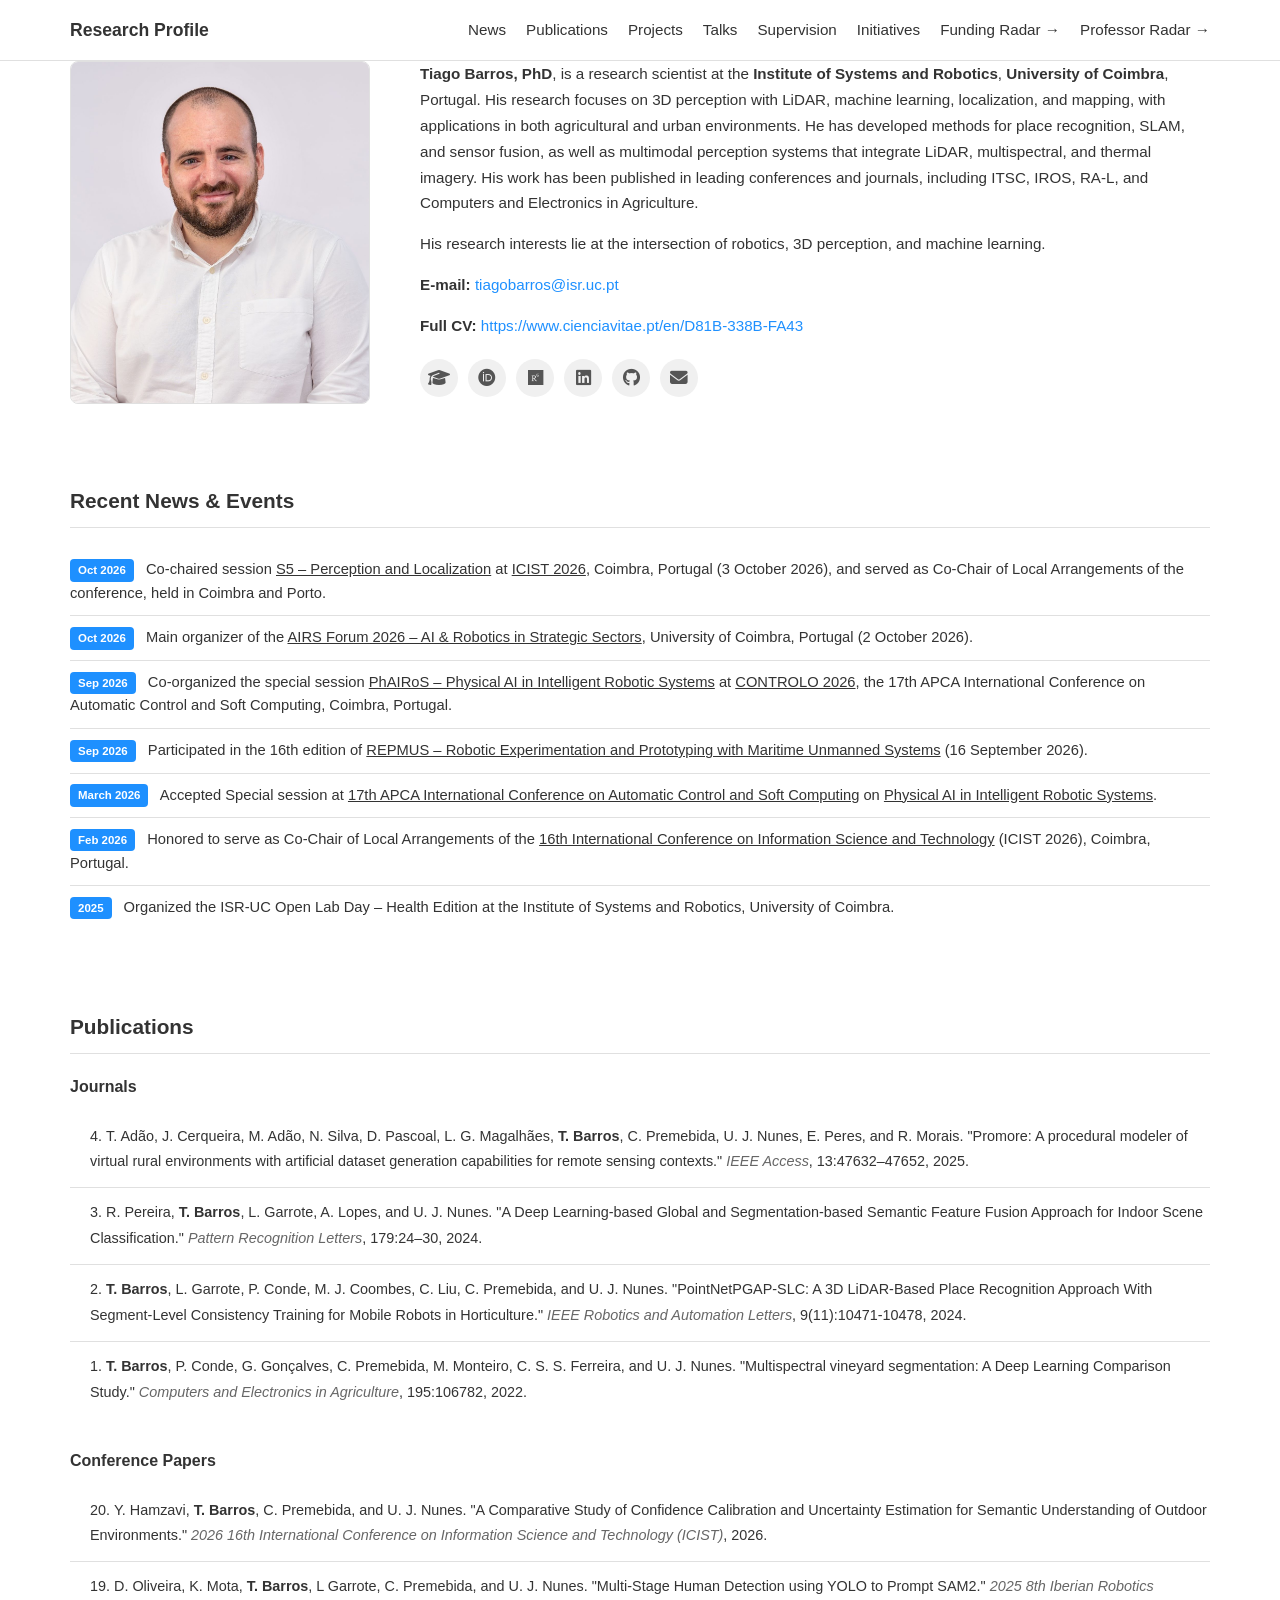
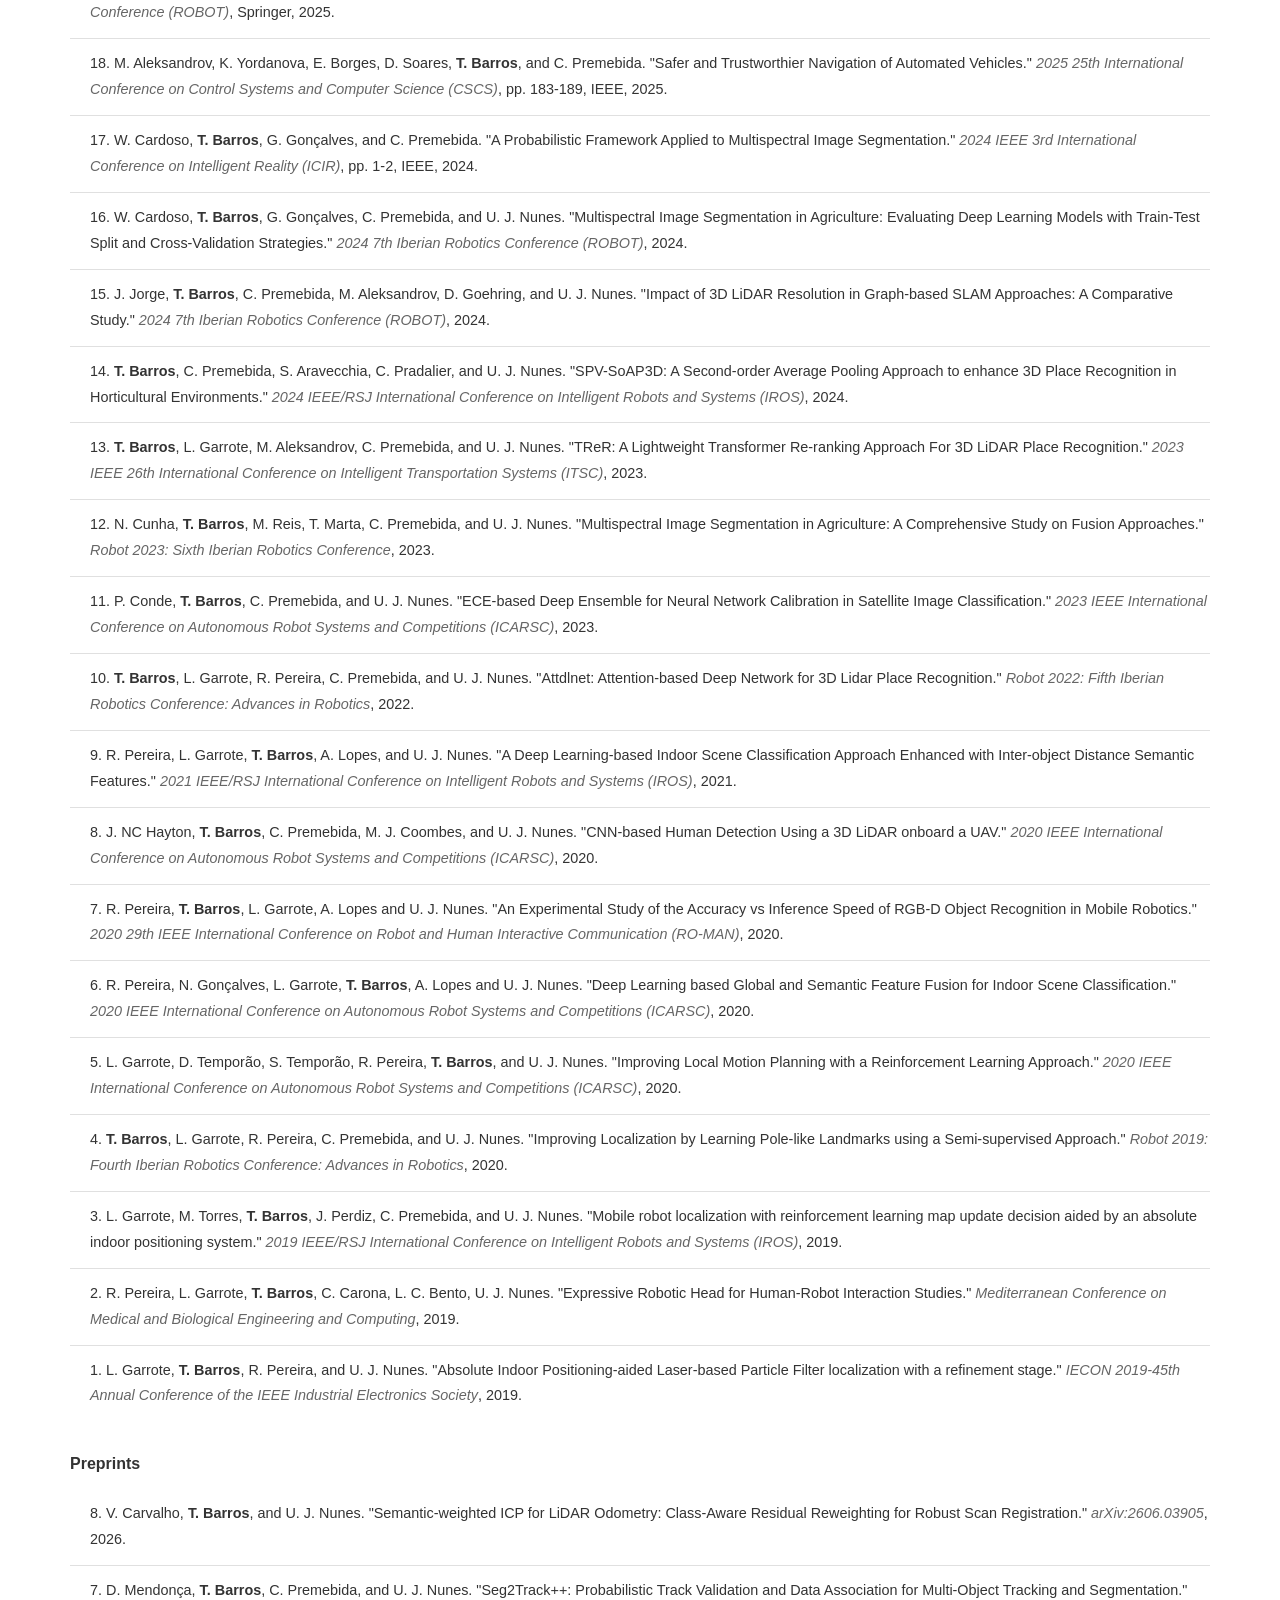
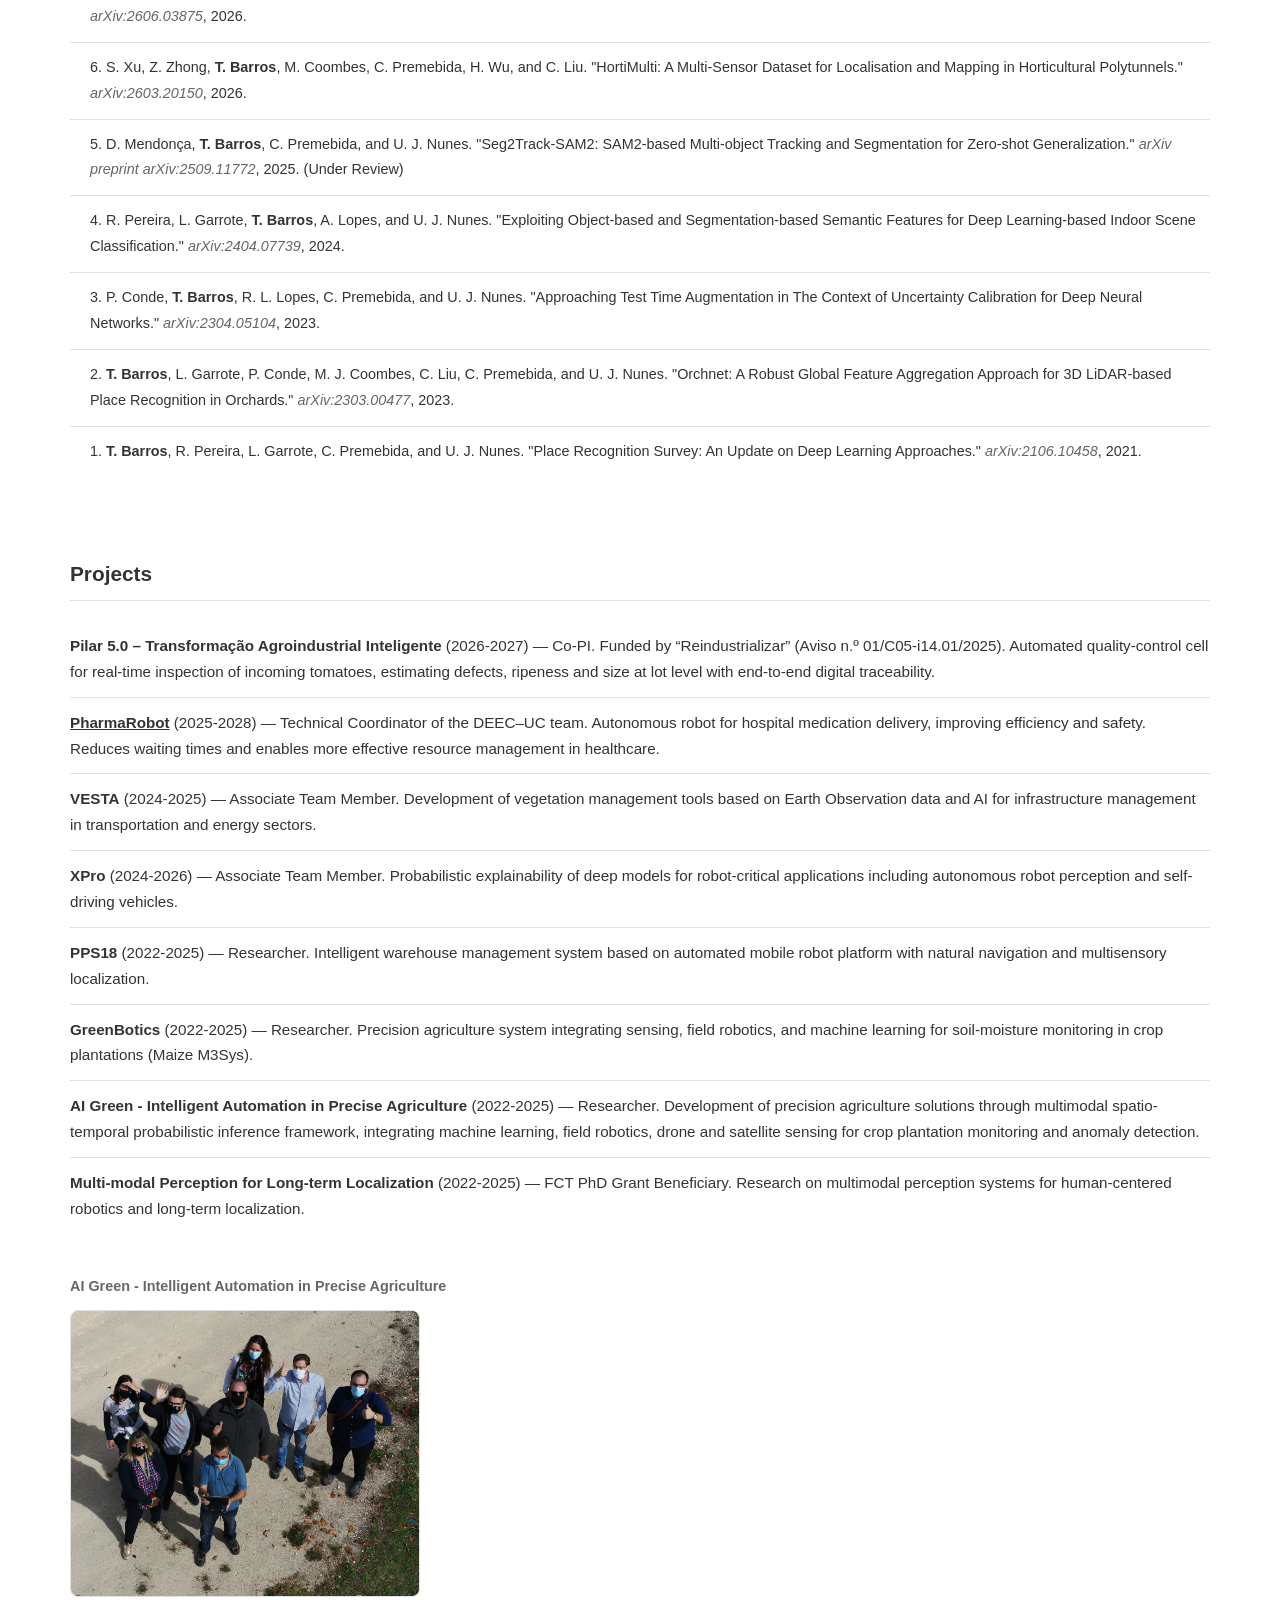
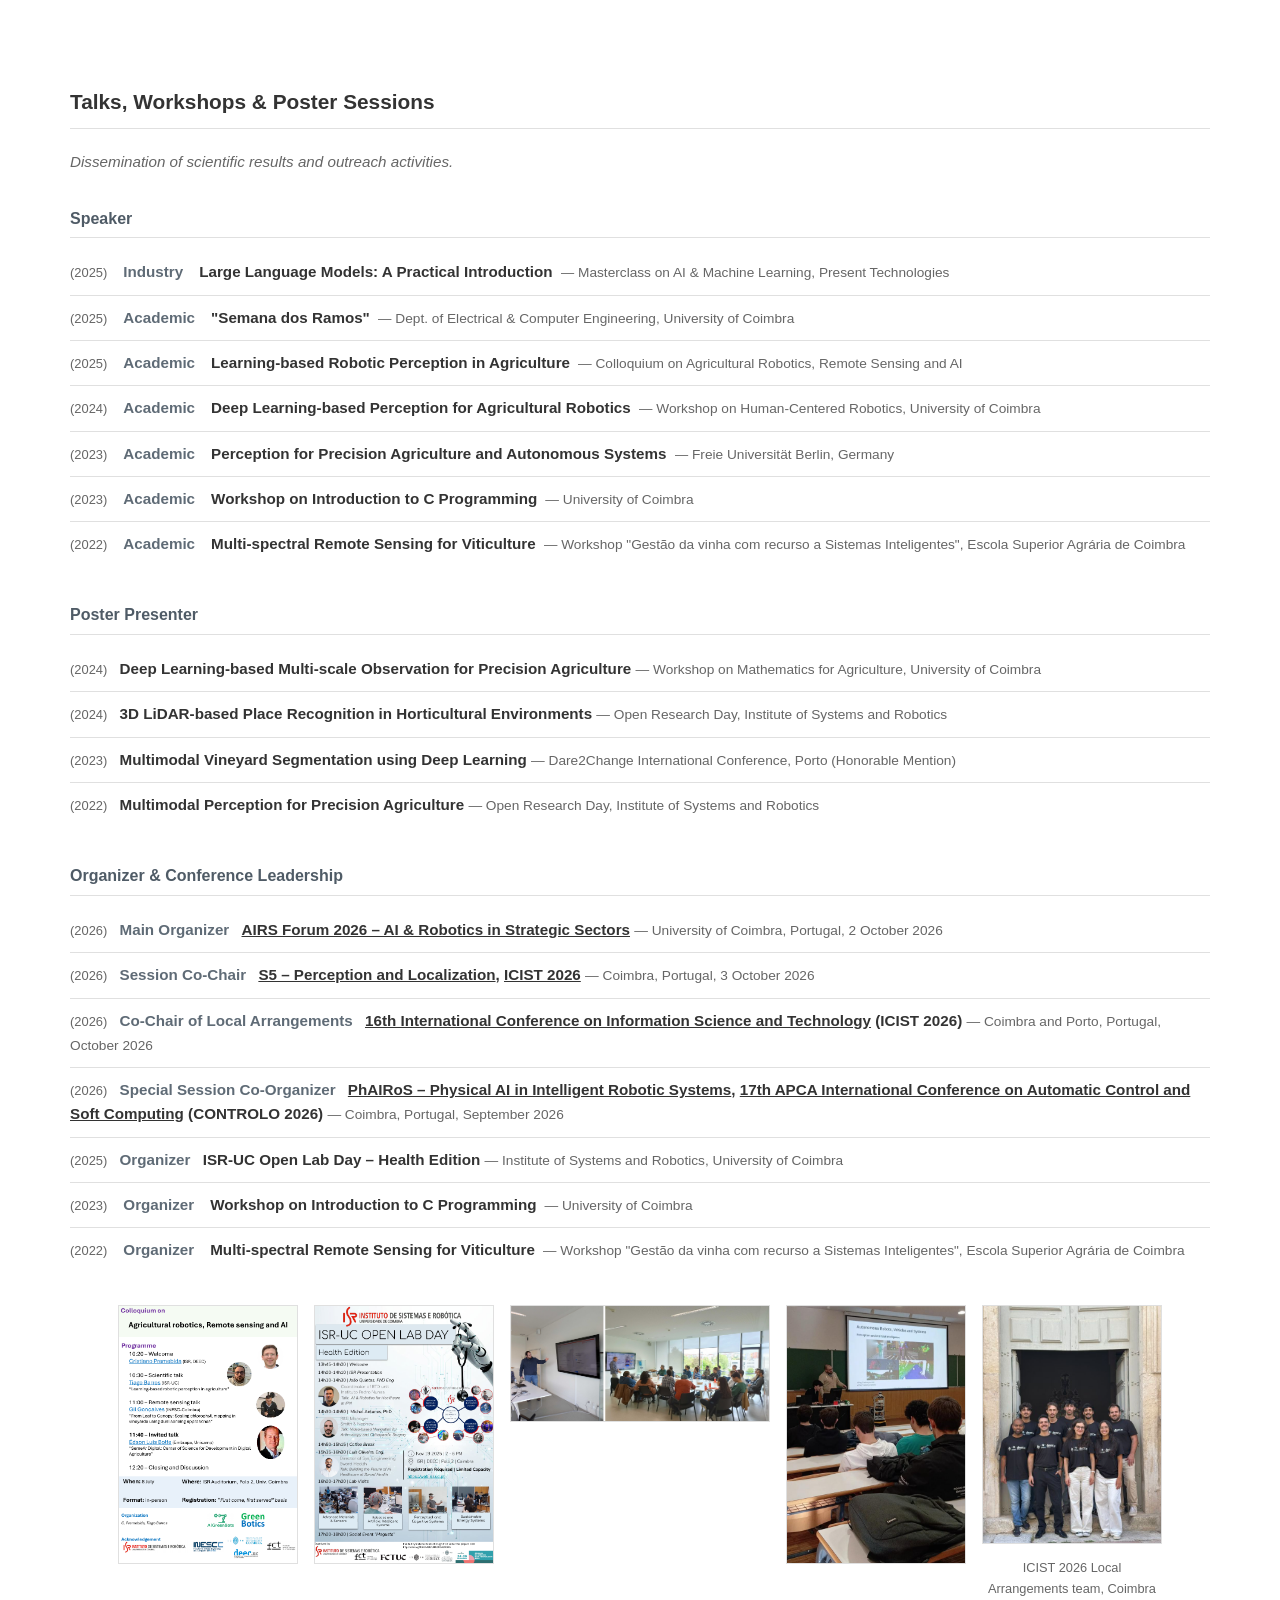
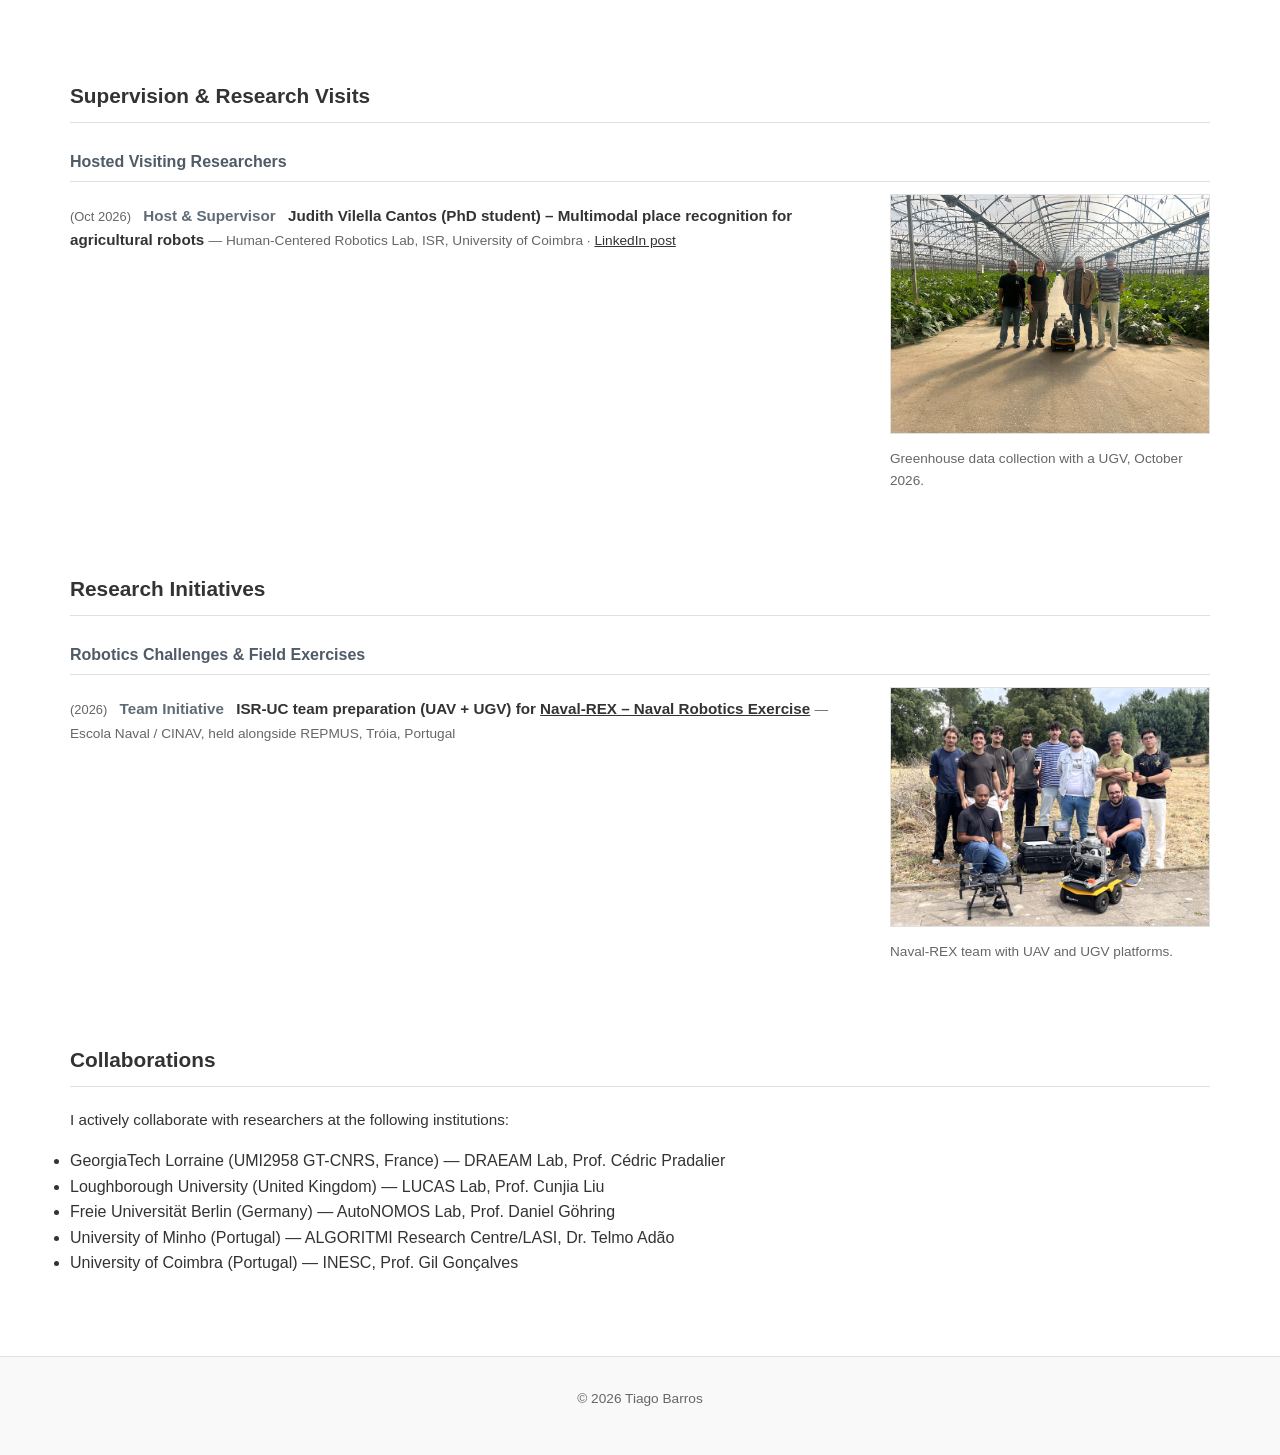
==== commit 24c2f3ab: "Add caption to ICIST 2026 team photo Co-Authored-By: Claude Opus 5.5 <noreply@anthropic.com>" ====
--- a/index.html
+++ b/index.html
@@ -462,7 +462,10 @@
                     <img src="assets/images/openday.png" alt="ISR-UC Open Lab Day - Health Edition" style="max-width: 180px; width: 100%; height: auto; border: 1px solid #e0e0e0;" />
                     <img src="assets/images/masterclass.png" alt="Masterclass session" style="max-width: 260px; width: 100%; height: auto; border: 1px solid #e0e0e0;" />
                     <img src="assets/images/semanadosramos.png" alt="Semana dos Ramos - Autonomous Robots, Vehicles and Systems" style="max-width: 180px; width: 100%; height: auto; border: 1px solid #e0e0e0;" />
-                    <img src="assets/images/icist_team.jpeg" alt="ICIST 2026 Local Arrangements team, Coimbra" loading="lazy" style="max-width: 180px; width: 100%; height: auto; border: 1px solid #e0e0e0;" />
+                    <figure style="margin: 0; max-width: 180px; width: 100%;">
+                        <img src="assets/images/icist_team.jpeg" alt="ICIST 2026 Local Arrangements team, Coimbra" loading="lazy" style="width: 100%; height: auto; border: 1px solid #e0e0e0;" />
+                        <figcaption style="font-size: 0.8em; color: #666666; margin-top: 0.4rem; text-align: center;">ICIST 2026 Local Arrangements team, Coimbra</figcaption>
+                    </figure>
                 </div>
 
             </section>
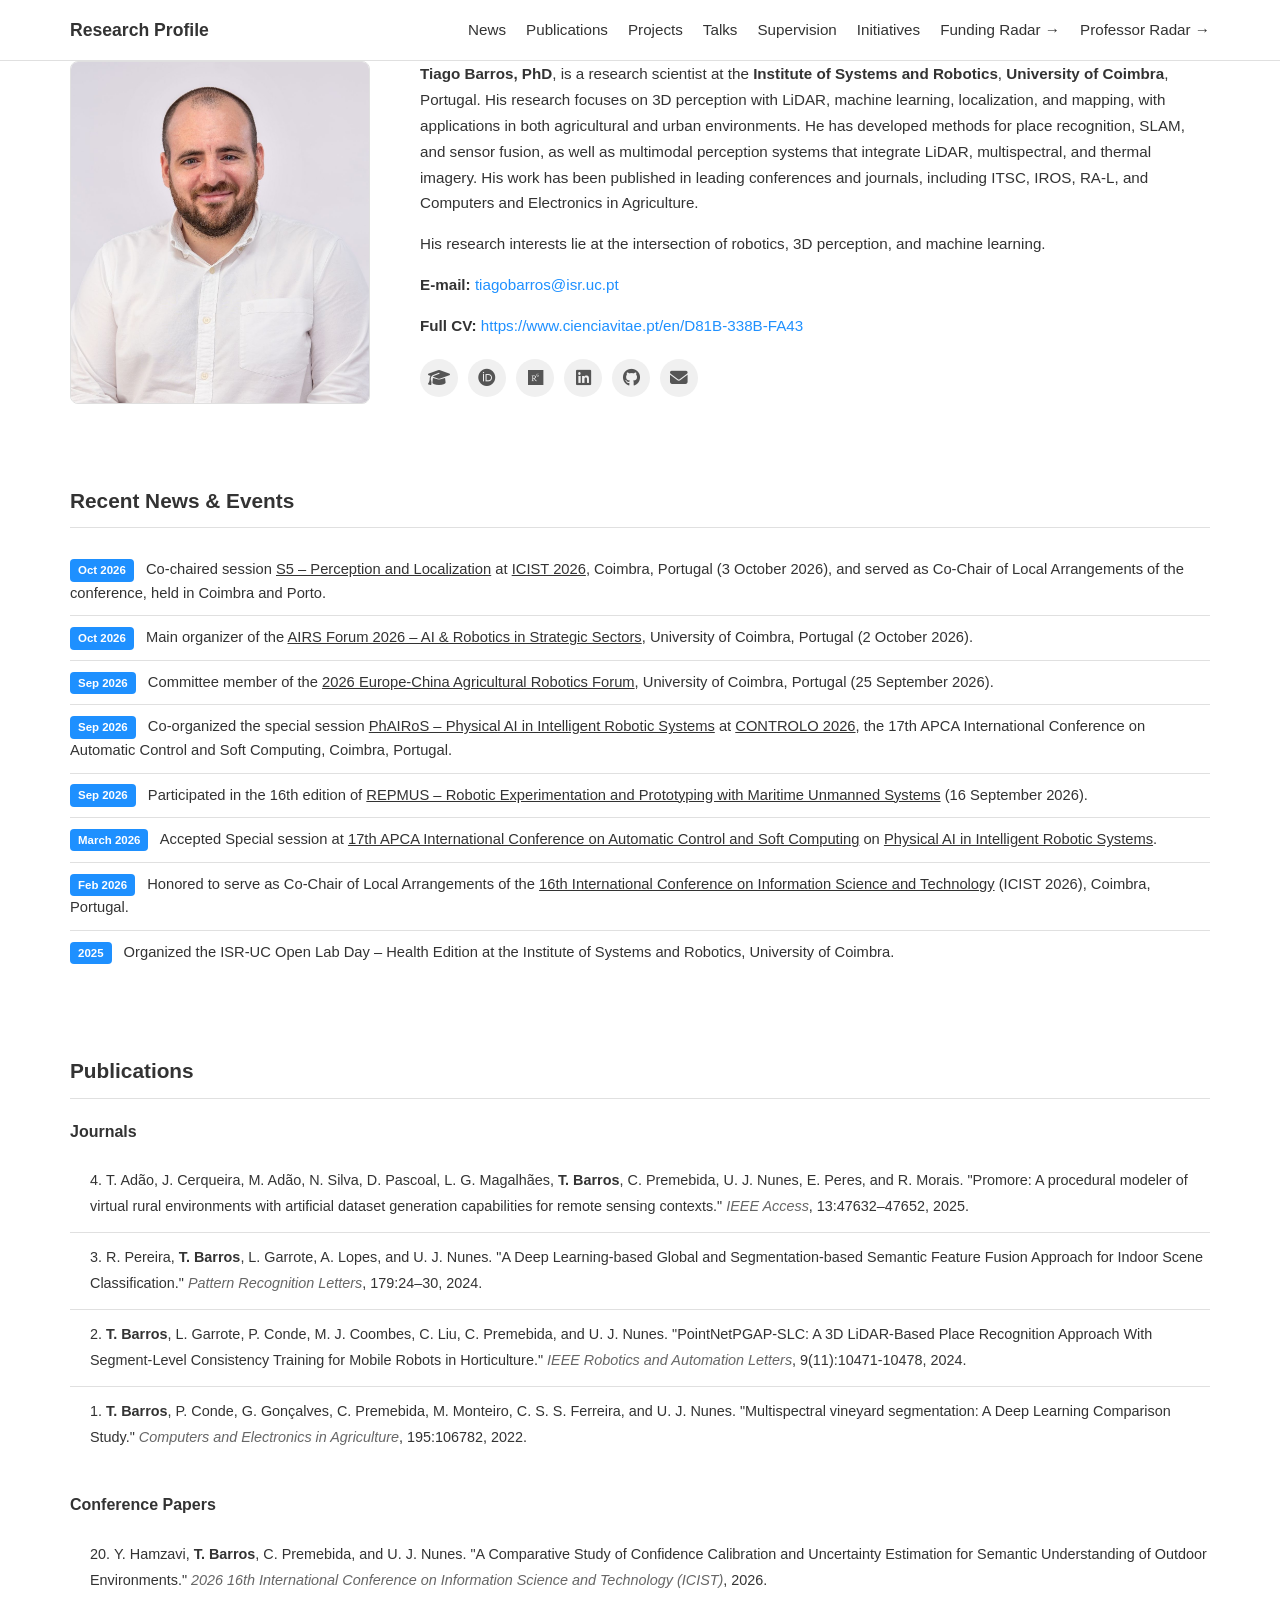
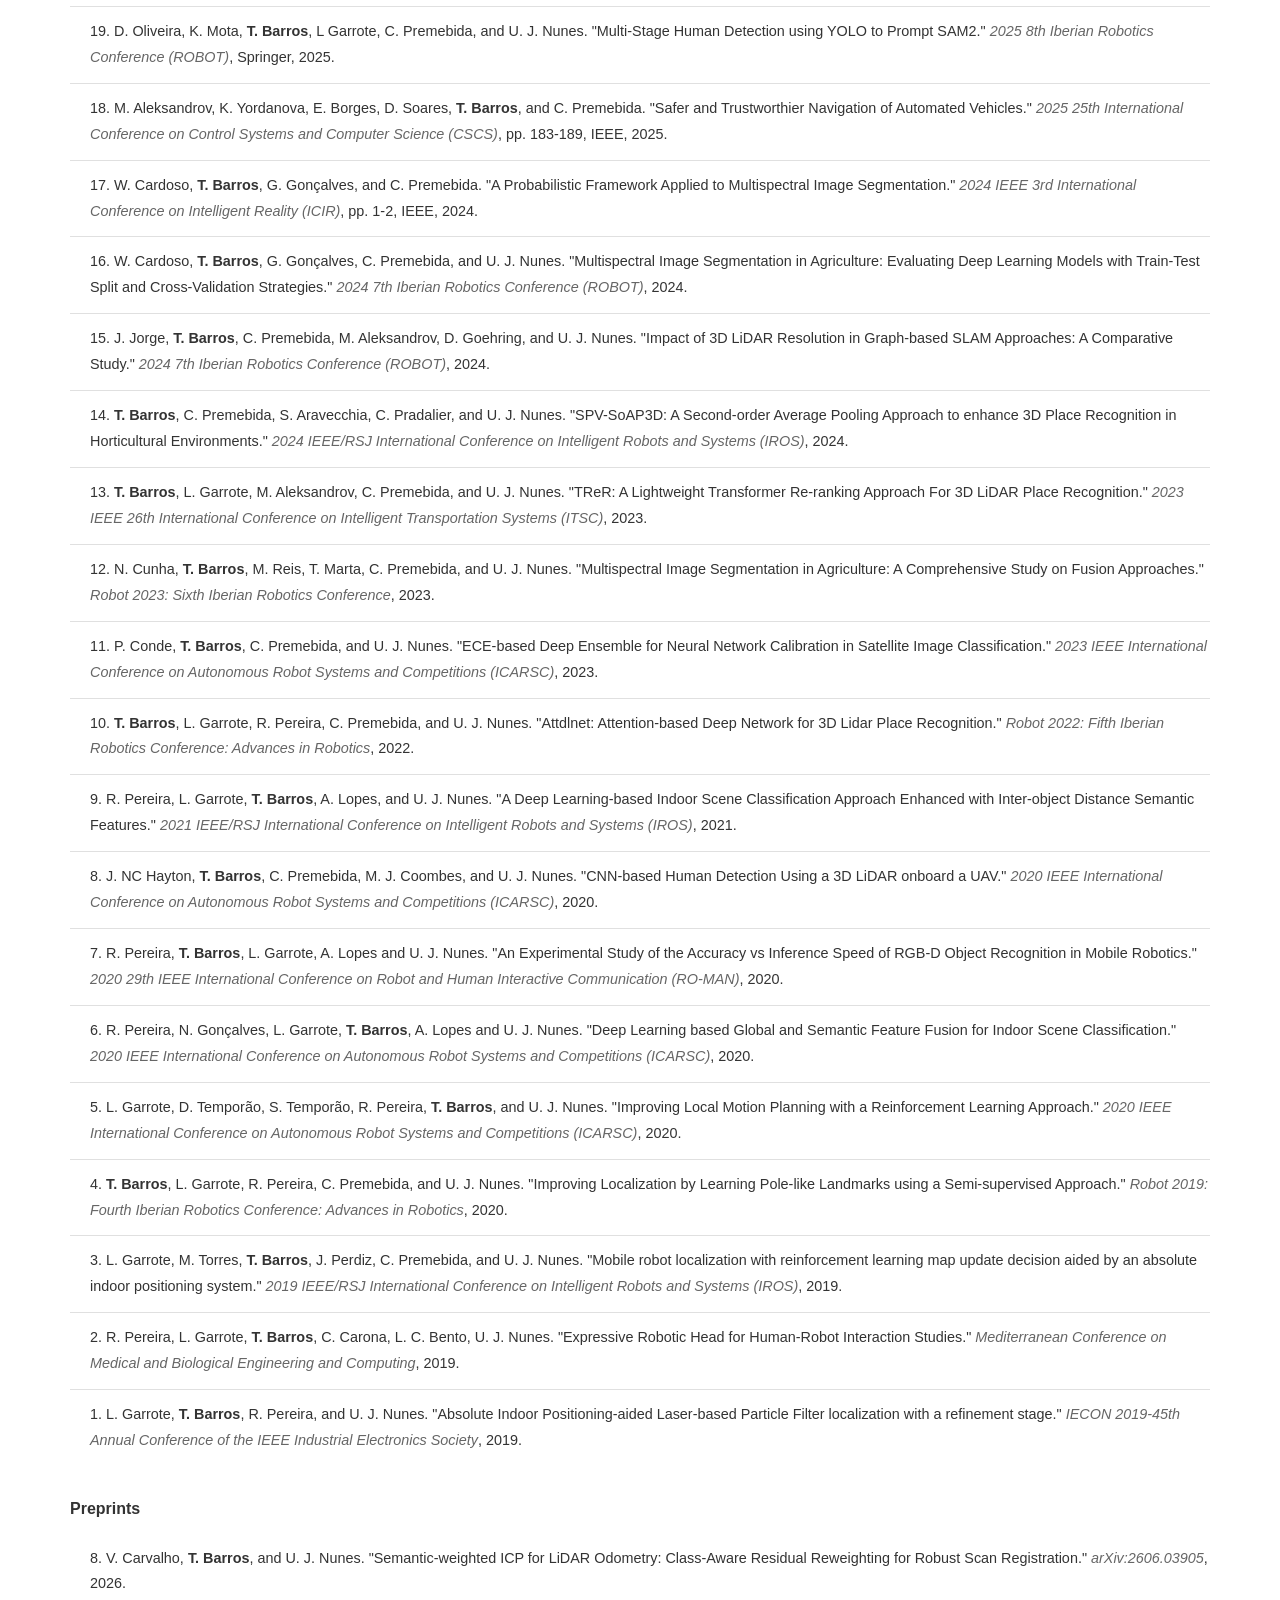
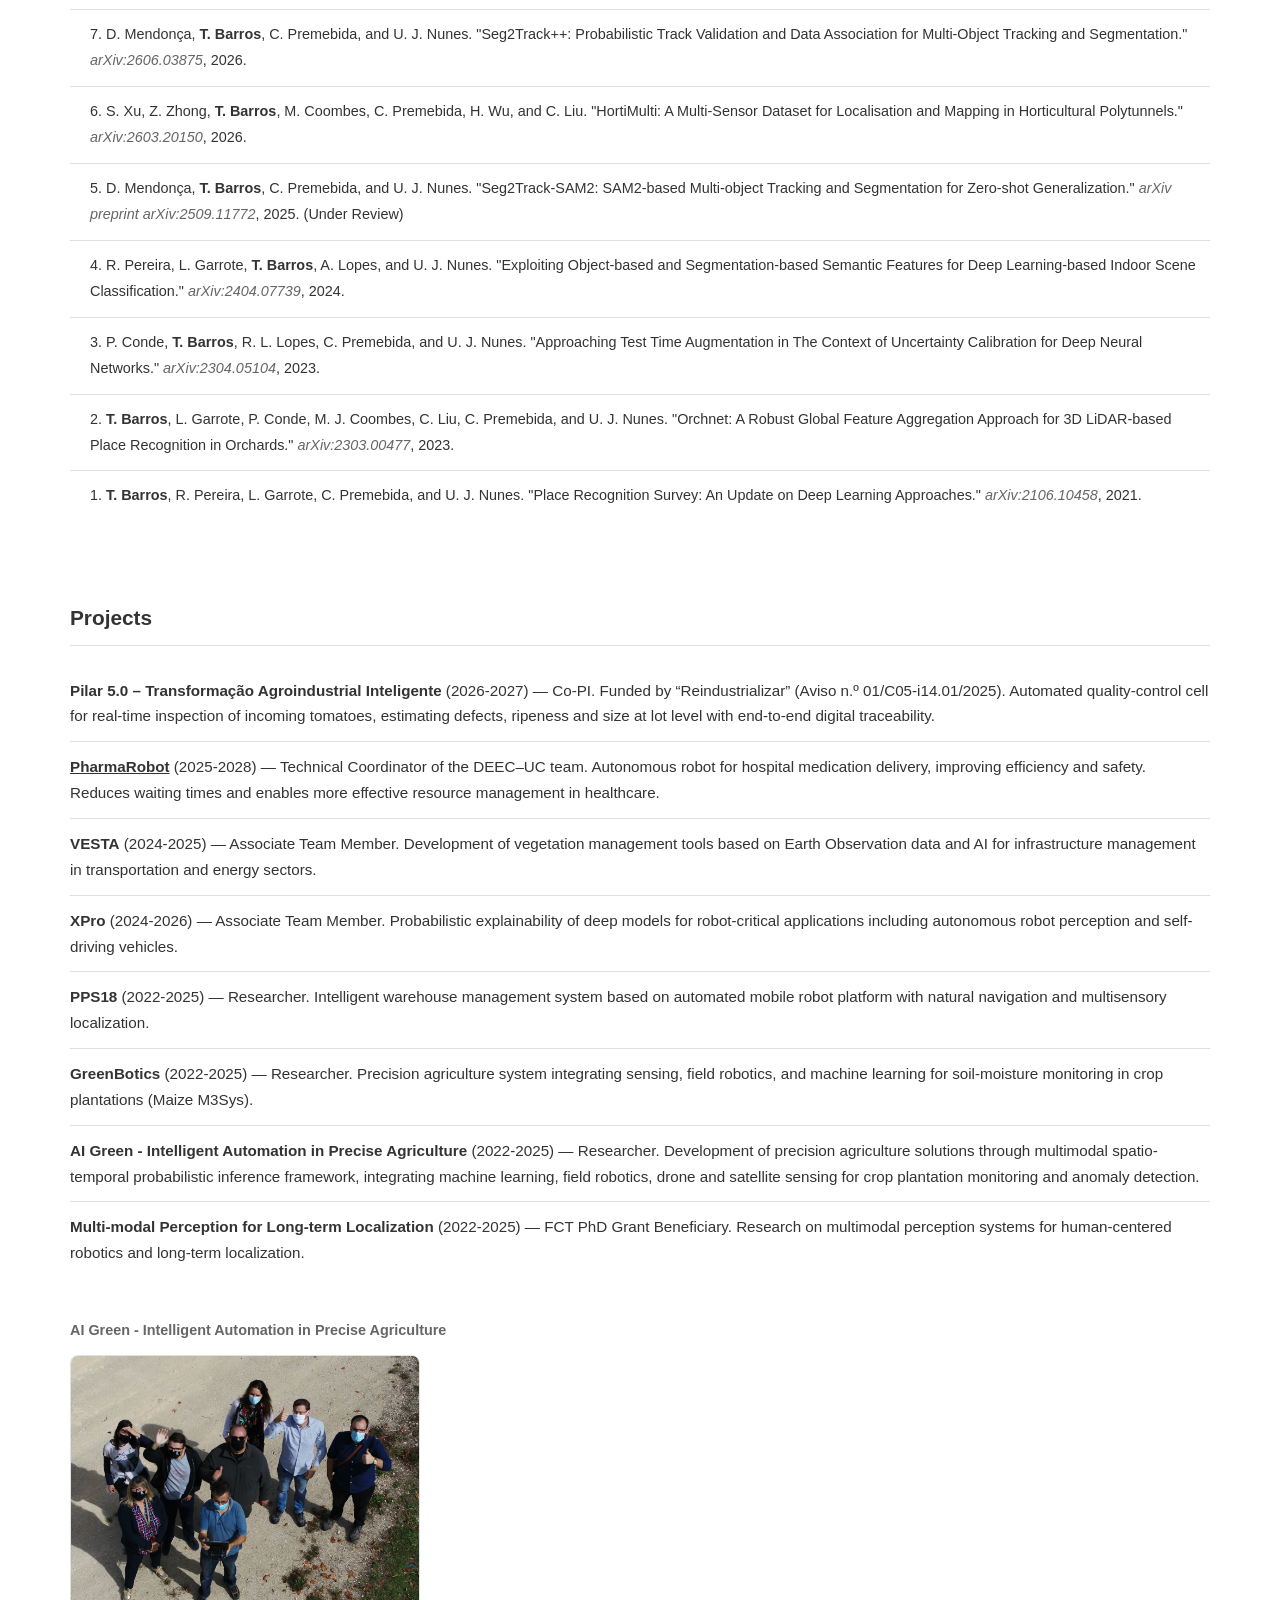
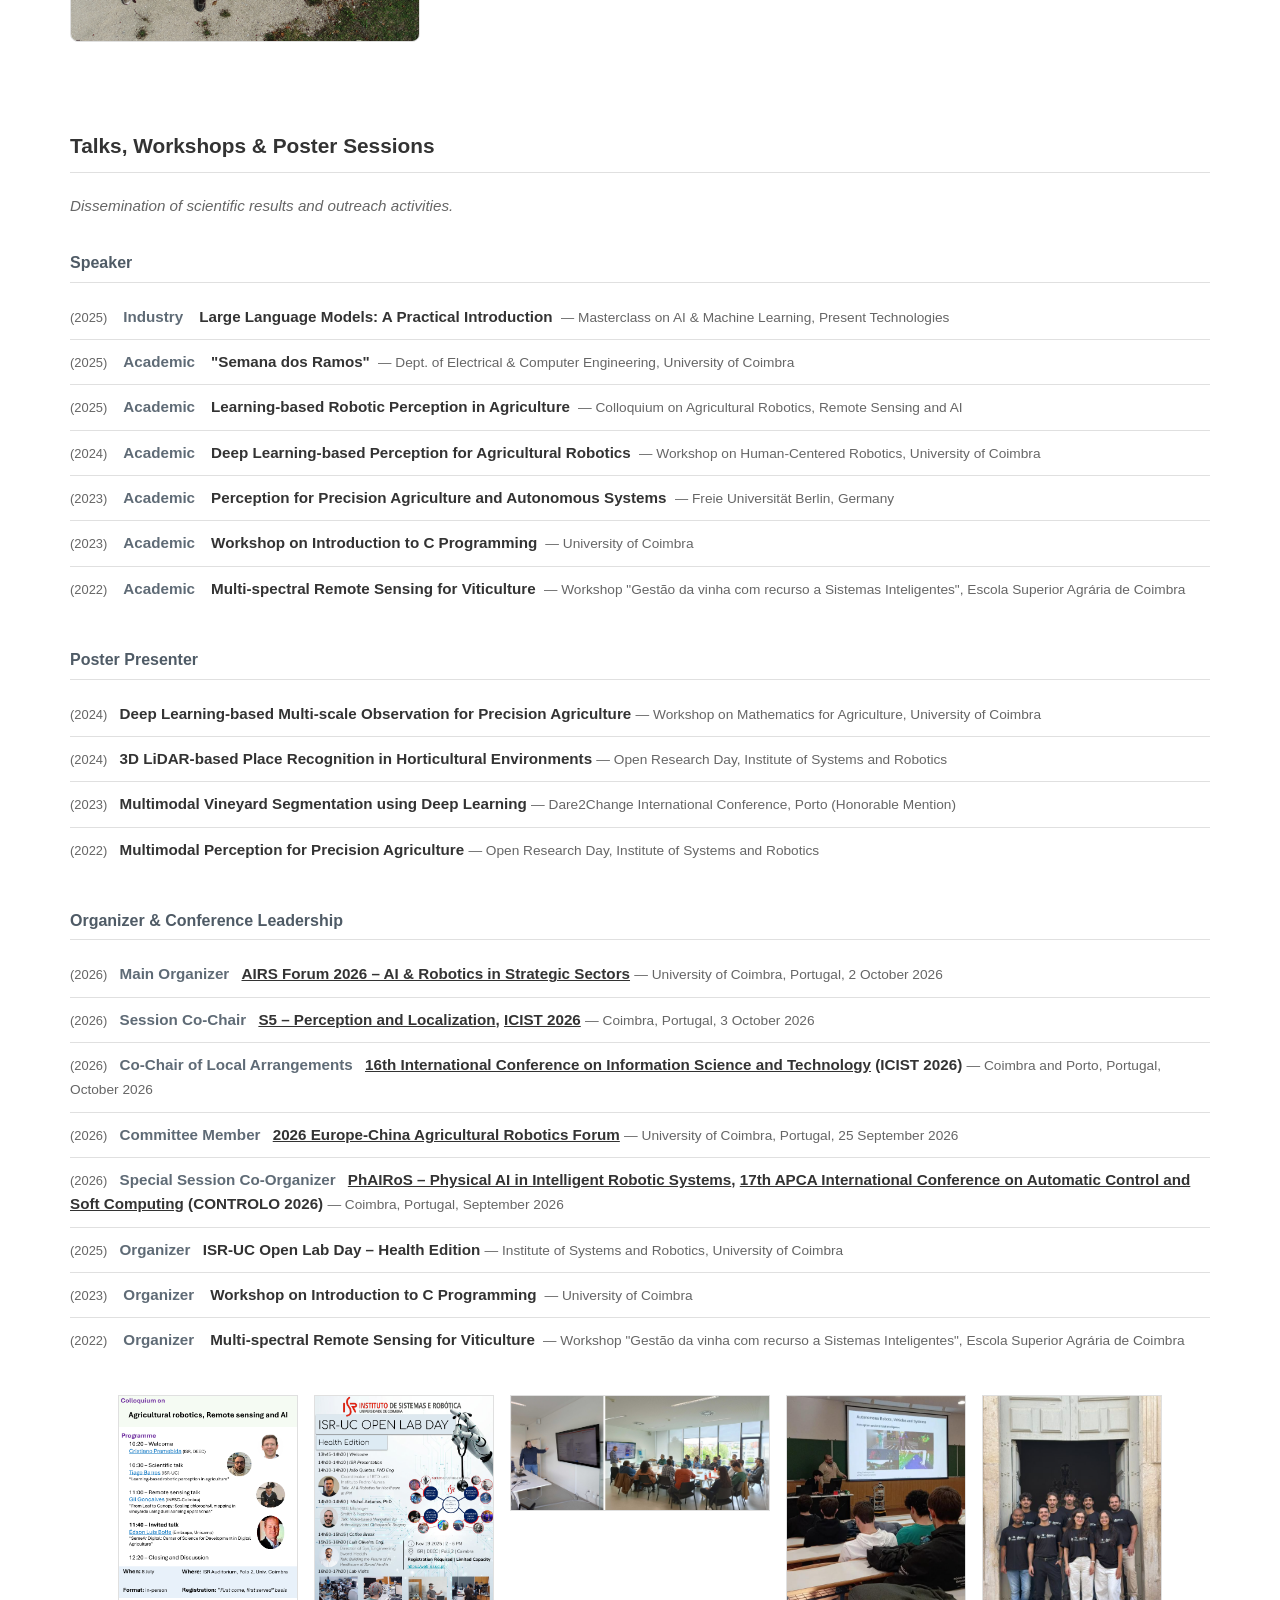
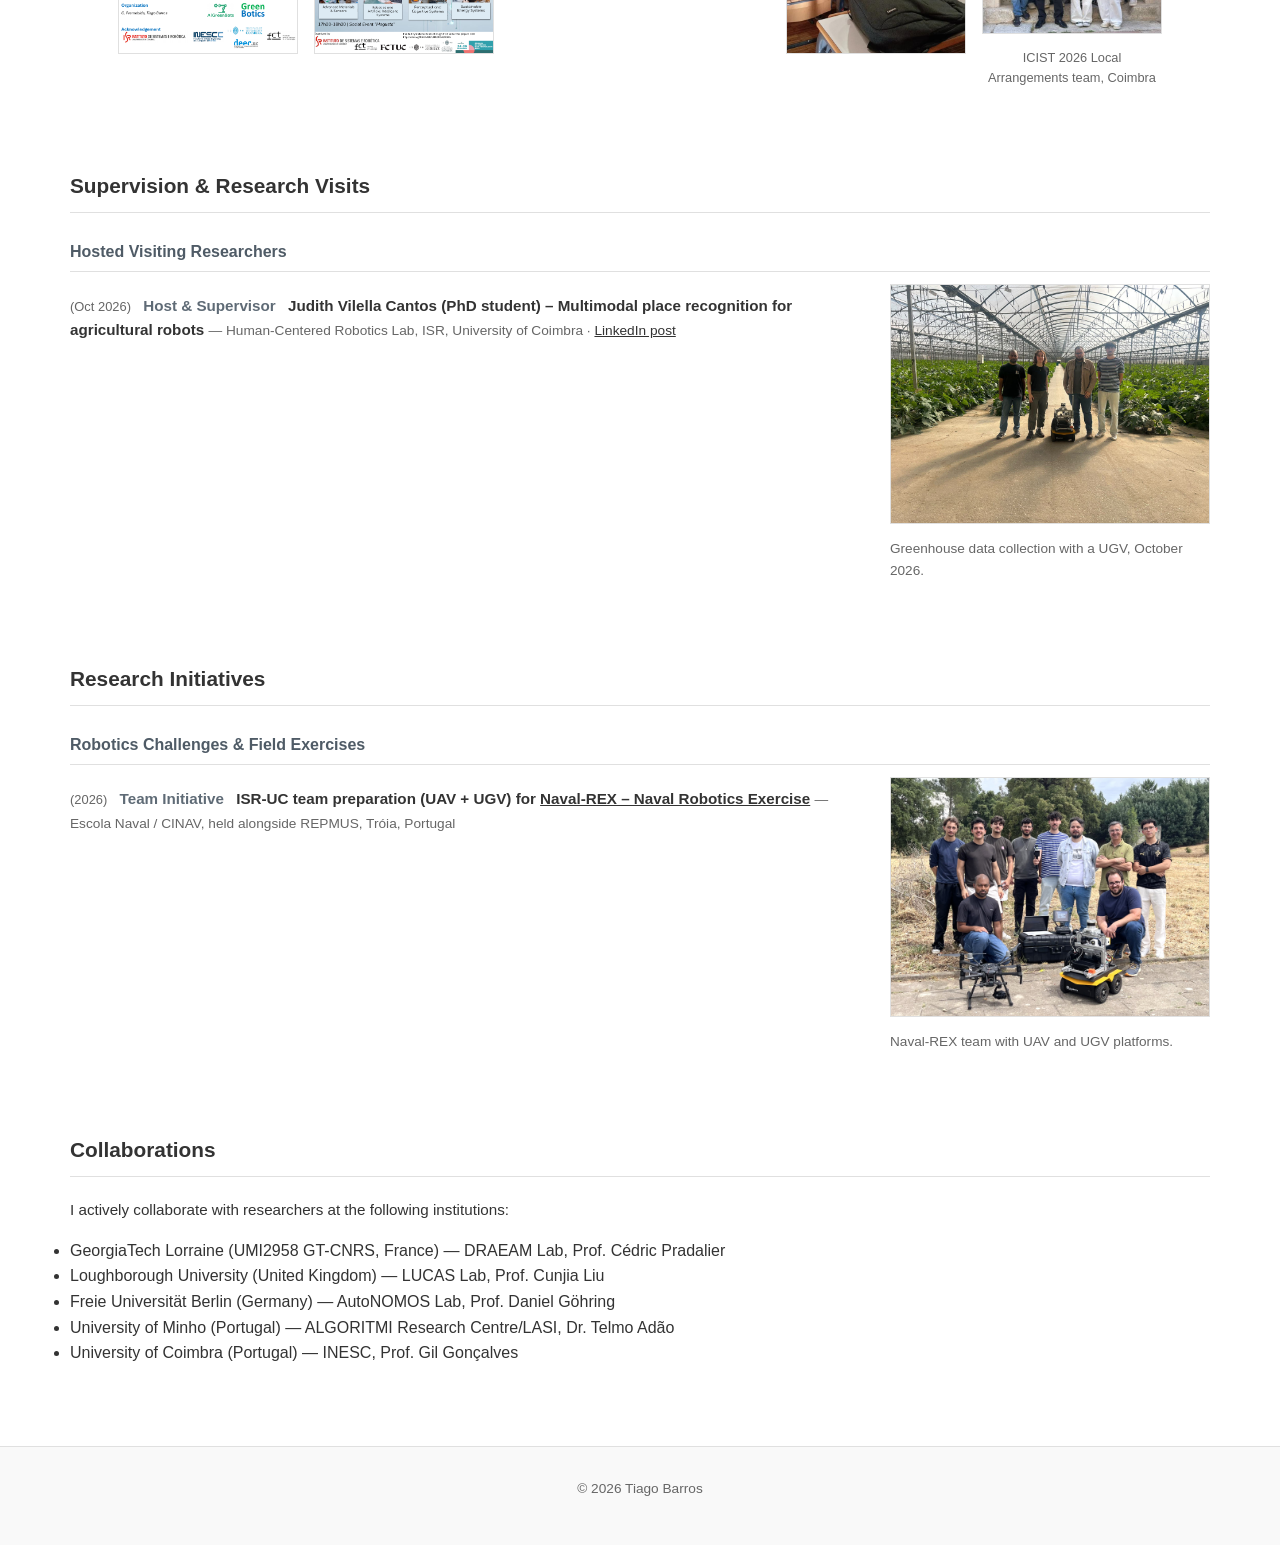
==== commit 37a29198: "Add 2026 Europe-China Agricultural Robotics Forum committee role Co-Authored-By: Claude Opus 5.5 <no" ====
--- a/index.html
+++ b/index.html
@@ -84,6 +84,9 @@
                         <span class="news-date">Oct 2026</span> Main organizer of the <a href="https://airsforum.isr.uc.pt/" target="_blank">AIRS Forum 2026 – AI &amp; Robotics in Strategic Sectors</a>, University of Coimbra, Portugal (2 October 2026).
                     </li>
                     <li class="news-item">
+                        <span class="news-date">Sep 2026</span> Committee member of the <a href="https://www.ecar-forum.com/" target="_blank">2026 Europe-China Agricultural Robotics Forum</a>, University of Coimbra, Portugal (25 September 2026).
+                    </li>
+                    <li class="news-item">
                         <span class="news-date">Sep 2026</span> Co-organized the special session <a href="https://controlo2026.apca.pt/wp-content/uploads/2026/04/SS08.pdf" target="_blank">PhAIRoS – Physical AI in Intelligent Robotic Systems</a> at <a href="https://controlo2026.apca.pt" target="_blank">CONTROLO 2026</a>, the 17th APCA International Conference on Automatic Control and Soft Computing, Coimbra, Portugal.
                     </li>
                     <li class="news-item">
@@ -428,6 +431,12 @@
                             <span class="talk-role-label">Co-Chair of Local Arrangements</span>
                             <span class="talk-title"><a href="https://conference.cs.cityu.edu.hk/icist/" target="_blank">16th International Conference on Information Science and Technology</a> (ICIST 2026)</span>
                             <span class="talk-location">Coimbra and Porto, Portugal, October 2026</span>
+                        </div>
+                        <div class="talk-entry">
+                            <span class="talk-year">(2026)</span>
+                            <span class="talk-role-label">Committee Member</span>
+                            <span class="talk-title"><a href="https://www.ecar-forum.com/" target="_blank">2026 Europe-China Agricultural Robotics Forum</a></span>
+                            <span class="talk-location">University of Coimbra, Portugal, 25 September 2026</span>
                         </div>
                         <div class="talk-entry">
                             <span class="talk-year">(2026)</span>
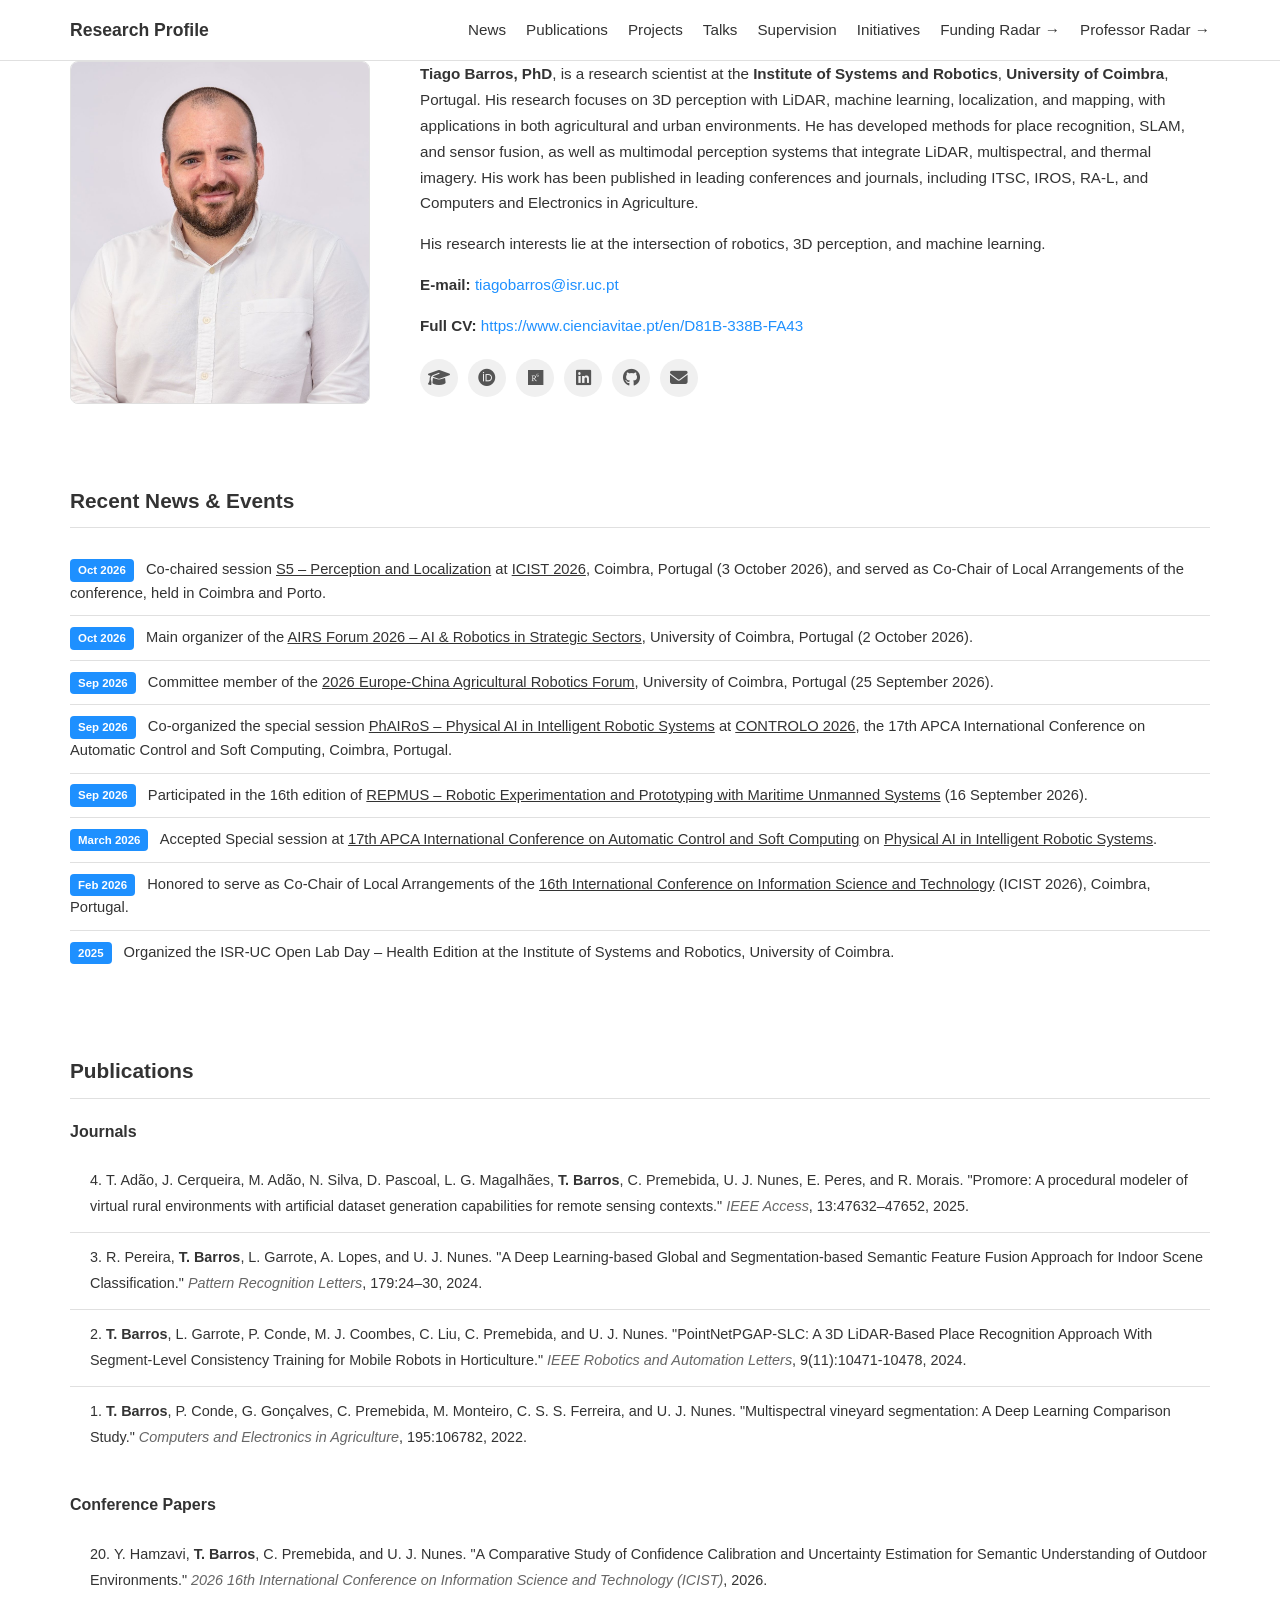
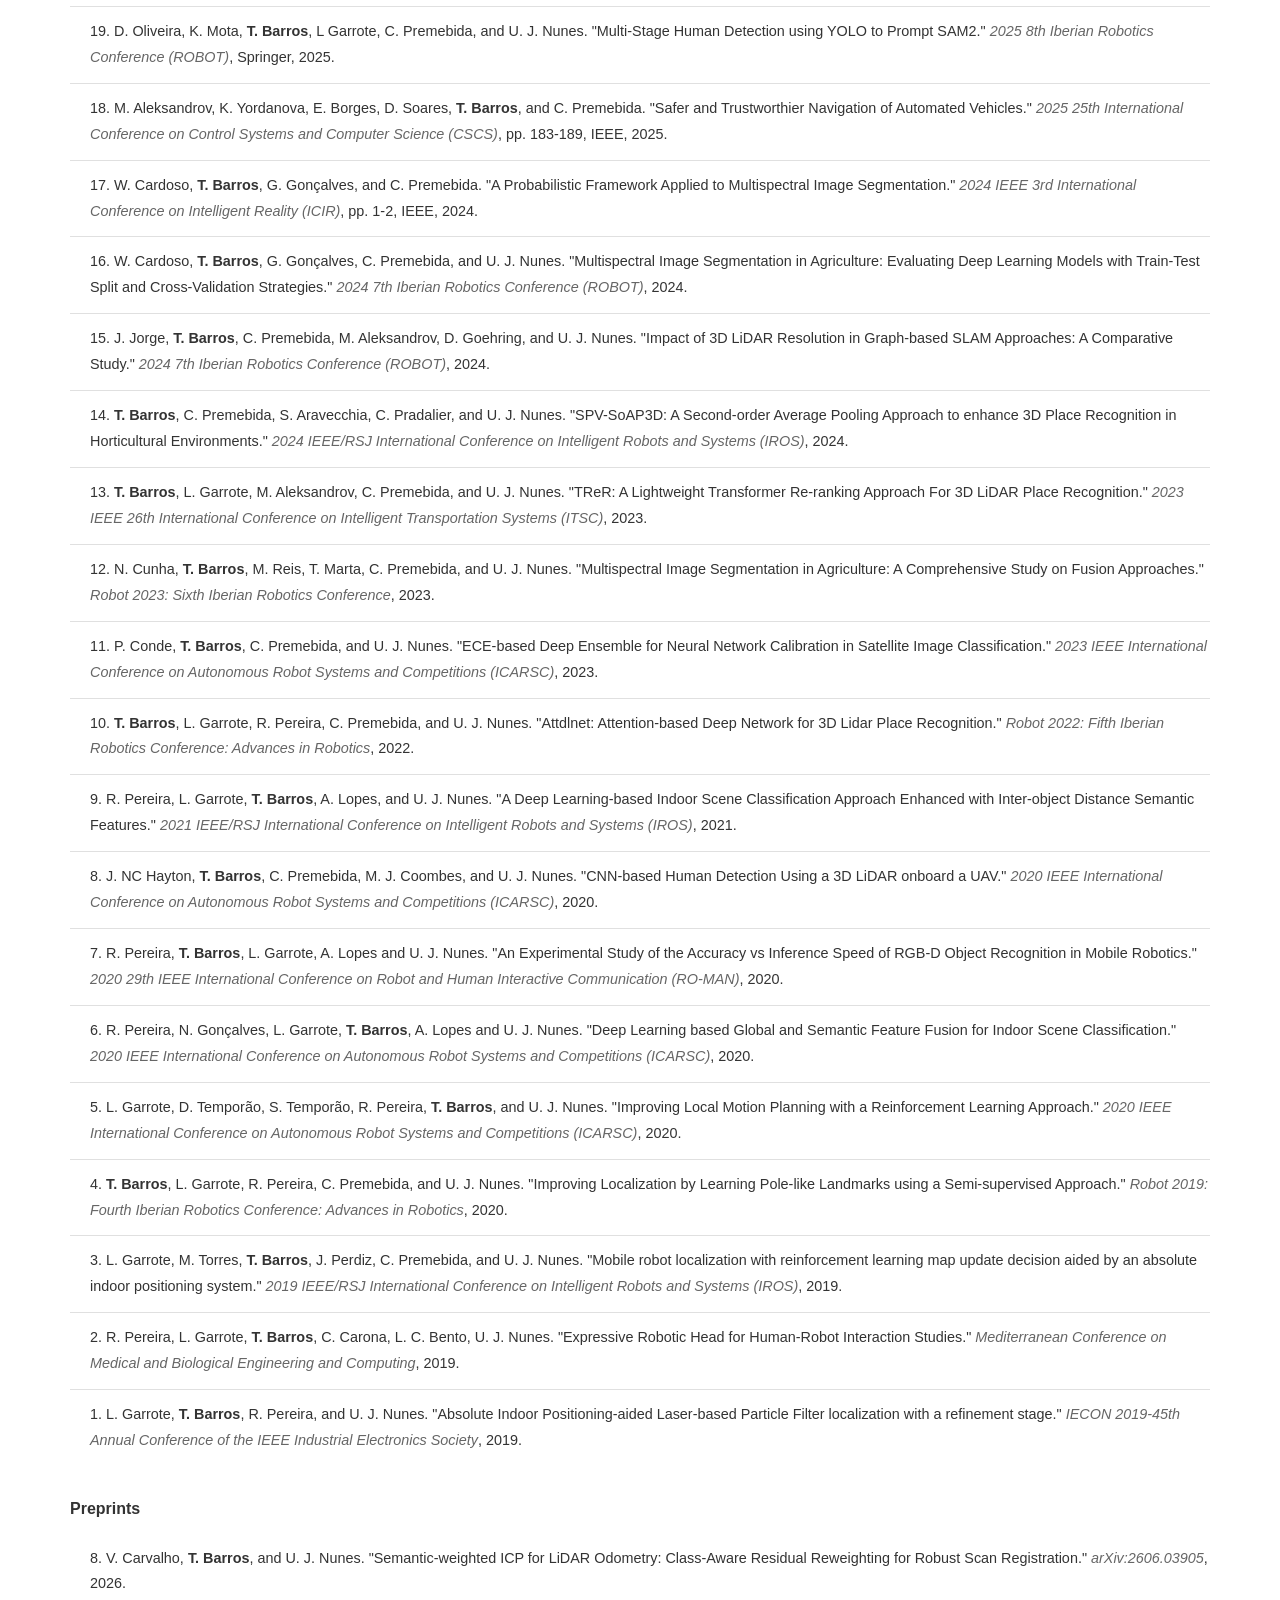
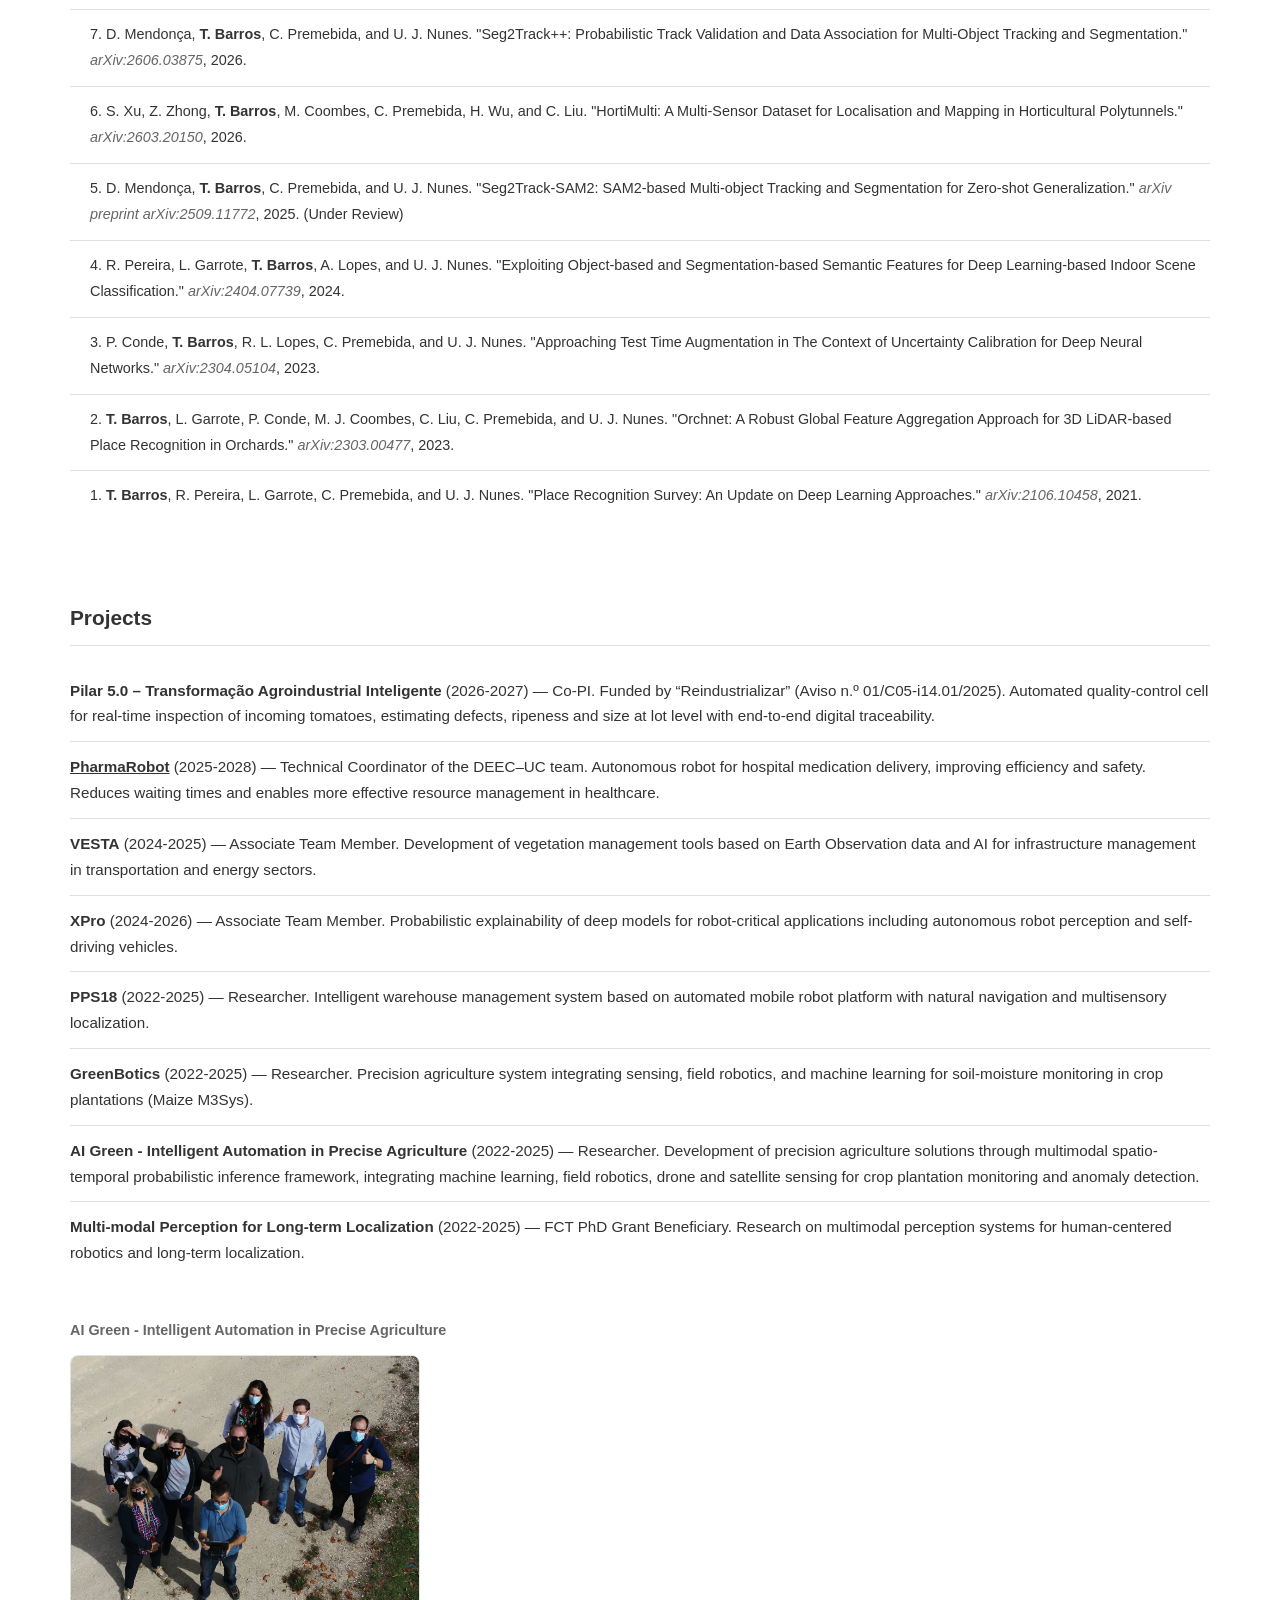
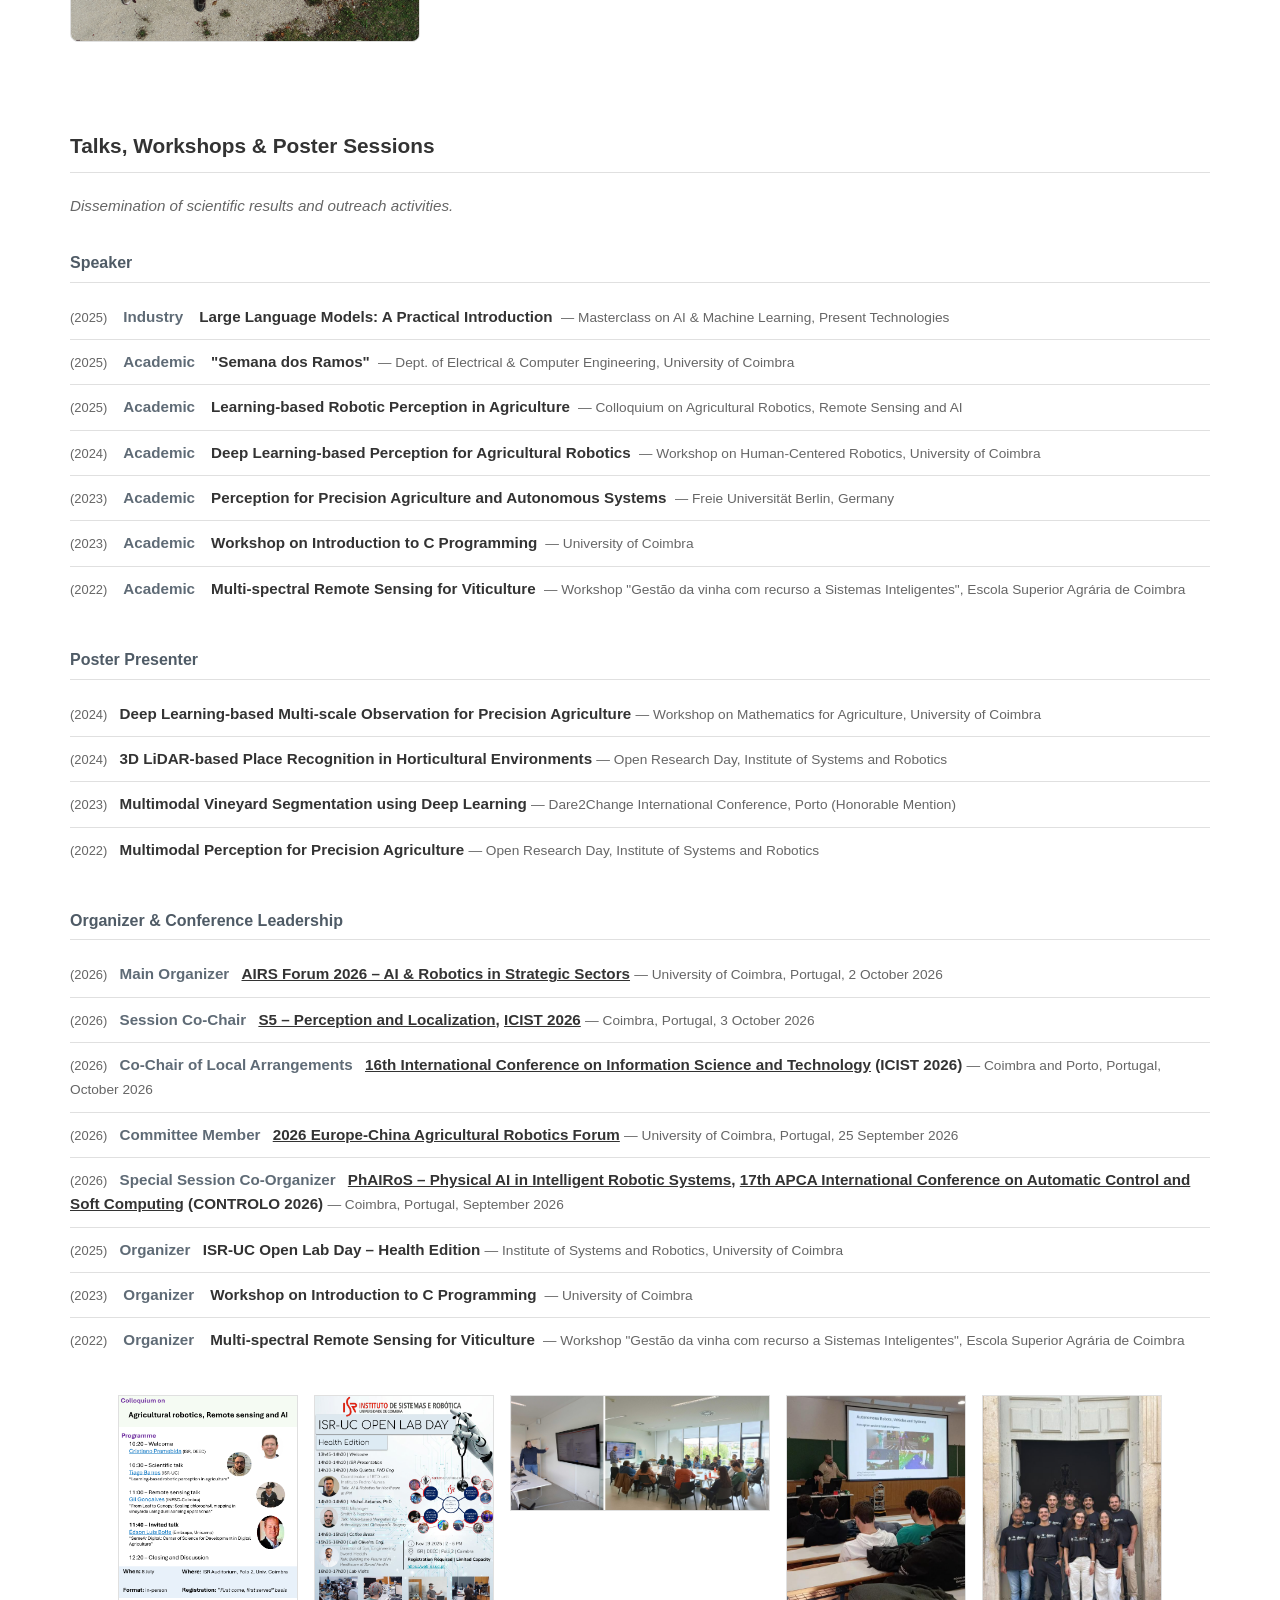
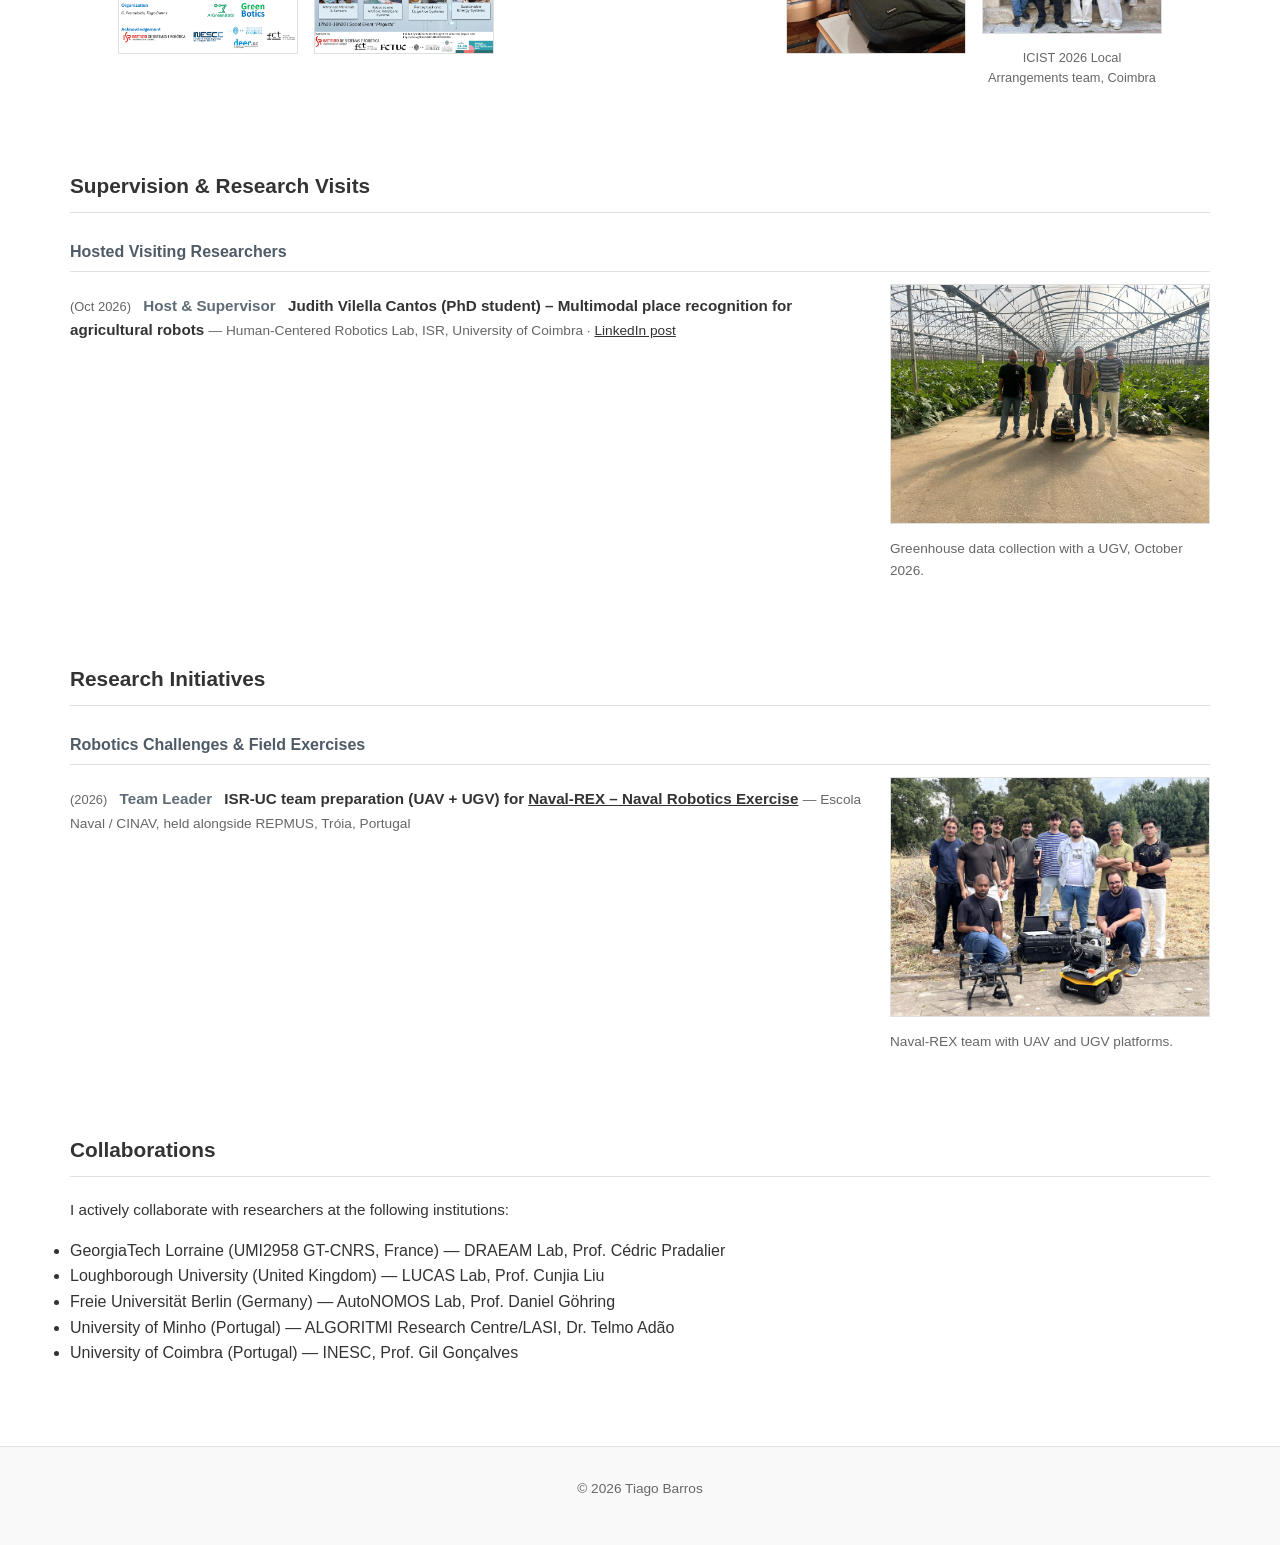
==== commit cf94cf54: "Set Naval-REX role to Team Leader Co-Authored-By: Claude Opus 5.5 <noreply@anthropic.com>" ====
--- a/index.html
+++ b/index.html
@@ -512,7 +512,7 @@
                         <div class="talks-list" style="flex: 1 1 320px;">
                             <div class="talk-entry">
                                 <span class="talk-year">(2026)</span>
-                                <span class="talk-role-label">Team Initiative</span>
+                                <span class="talk-role-label">Team Leader</span>
                                 <span class="talk-title">ISR-UC team preparation (UAV + UGV) for <a href="https://escolanaval.marinha.pt/pt/investigacao_web/Paginas/Naval-REX(UP).aspx" target="_blank">Naval-REX – Naval Robotics Exercise</a></span>
                                 <span class="talk-location">Escola Naval / CINAV, held alongside REPMUS, Tróia, Portugal</span>
                             </div>
